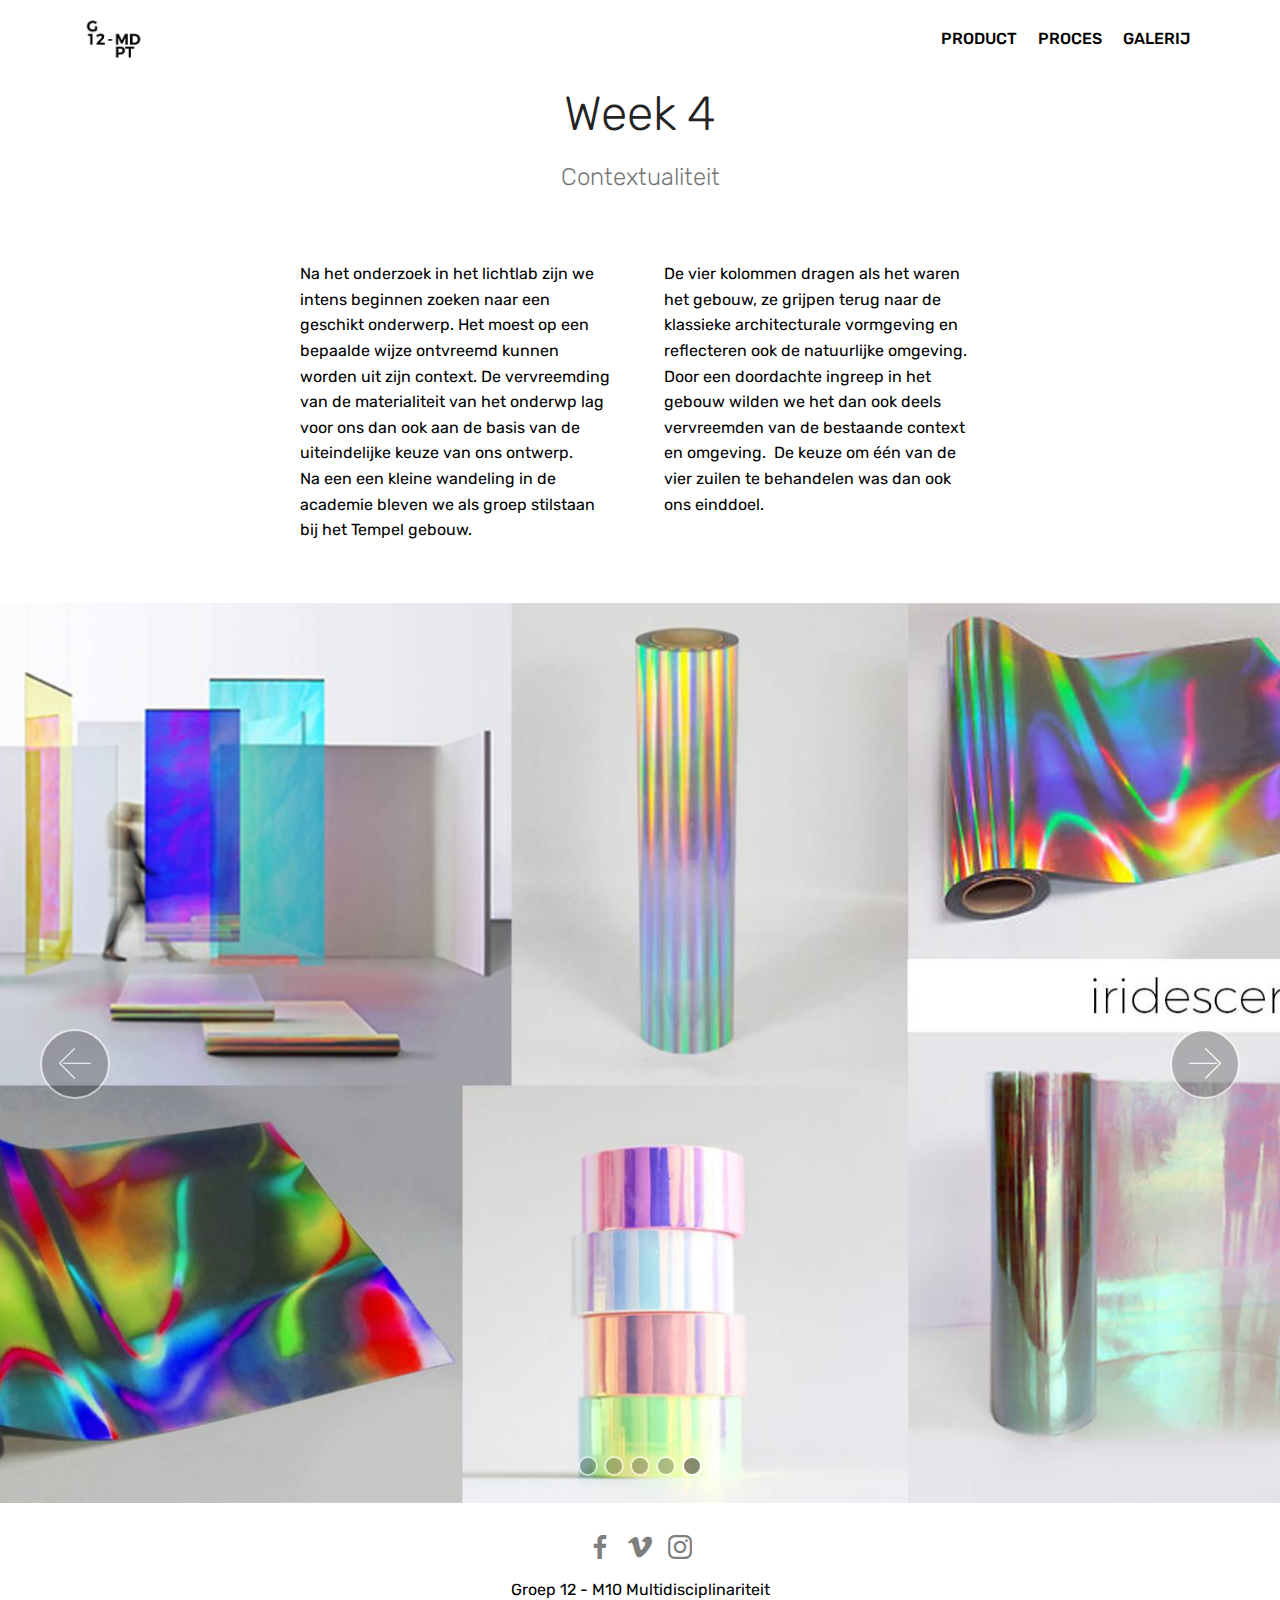
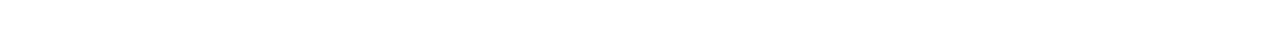
==== Contextualiteit.html @ e6ba7405 "create github pages" ====
<!DOCTYPE html>
<html>
<head>
  <!-- Site made with Mobirise Website Builder v4.4.1, https://mobirise.com -->
  <meta charset="UTF-8">
  <meta http-equiv="X-UA-Compatible" content="IE=edge">
  <meta name="generator" content="Mobirise v4.4.1, mobirise.com">
  <meta name="viewport" content="width=device-width, initial-scale=1">
  <link rel="shortcut icon" href="assets/images/logo-128x110.png" type="image/x-icon">
  <meta name="description" content="Contextualiteit">
  <title>CONTEXTUALITEIT</title>
  <link rel="stylesheet" href="assets/web/assets/mobirise-icons/mobirise-icons.css">
  <link rel="stylesheet" href="assets/tether/tether.min.css">
  <link rel="stylesheet" href="assets/bootstrap/css/bootstrap.min.css">
  <link rel="stylesheet" href="assets/bootstrap/css/bootstrap-grid.min.css">
  <link rel="stylesheet" href="assets/bootstrap/css/bootstrap-reboot.min.css">
  <link rel="stylesheet" href="assets/dropdown/css/style.css">
  <link rel="stylesheet" href="assets/socicon/css/styles.css">
  <link rel="stylesheet" href="assets/theme/css/style.css">
  <link rel="stylesheet" href="assets/mobirise/css/mbr-additional.css" type="text/css">
  
  
  
</head>
<body>
<section class="menu cid-qGgohRHyjk" once="menu" id="menu2-r" data-rv-view="1685">

    

    <nav class="navbar navbar-expand beta-menu navbar-dropdown align-items-center navbar-fixed-top navbar-toggleable-sm">
        <button class="navbar-toggler navbar-toggler-right" type="button" data-toggle="collapse" data-target="#navbarSupportedContent" aria-controls="navbarSupportedContent" aria-expanded="false" aria-label="Toggle navigation">
            <div class="hamburger">
                <span></span>
                <span></span>
                <span></span>
                <span></span>
            </div>
        </button>
        <div class="menu-logo">
            <div class="navbar-brand">
                <span class="navbar-logo">
                    <a href="https://uafacultyofdesignsciences-group12.github.io/NED/G12-MDPT-NED.html">
                        <img src="assets/images/logo-1153x999.png" alt="Mobirise" title="" media-simple="true" style="height: 3.8rem;">
                    </a>
                </span>
                
            </div>
        </div>
        <div class="collapse navbar-collapse" id="navbarSupportedContent">
            <ul class="navbar-nav nav-dropdown nav-right" data-app-modern-menu="true"><li class="nav-item">
                    <a class="nav-link link text-black display-4" href="G12-MDPT-NED.html#slider1-2">
                        PRODUCT</a>
                </li>
                <li class="nav-item">
                    <a class="nav-link link text-black display-4" href="G12-MDPT-NED.html#timeline1-7">
                        PROCES</a>
                </li><li class="nav-item"><a class="nav-link link text-black display-4" href="G12-MDPT-NED.html#slider1-9">
                        GALERIJ</a></li></ul>
            
        </div>
    </nav>
</section>

<section class="engine"><a href="https://mobirise.co/j">how to design a website</a></section><section class="mbr-section content4 cid-qGgKetuQzn" id="content4-s" data-rv-view="1687">

    

    <div class="container">
        <div class="media-container-row">
            <div class="title col-12 col-md-8">
                <h2 class="align-center pb-3 mbr-fonts-style display-2">
                    Week 4</h2>
                <h3 class="mbr-section-subtitle align-center mbr-light mbr-fonts-style display-5">
                    Contextualiteit</h3>
                
            </div>
        </div>
    </div>
</section>

<section class="mbr-section article content3 cid-qGgKg7UHSv" id="content3-t" data-rv-view="1689">
      
     

    <div class="container">
        <div class="media-container-row">
            <div class="row col-12 col-md-8">
                <div class="col-12 col-md-6 pr-lg-4 mbr-text mbr-fonts-style display-7"><div>Na het onderzoek in het lichtlab zijn we intens beginnen zoeken naar een geschikt onderwerp. Het moest op een bepaalde wijze ontvreemd kunnen worden uit zijn context. De vervreemding van de materialiteit van het onderwp lag voor ons dan ook aan de basis van de uiteindelijke keuze van ons ontwerp. 
</div><div>
<span style="font-size: 1rem;">Na een een kleine wandeling in de academie bleven we als groep stilstaan bij het Tempel gebouw.</span></div></div>
                <div class="col-12 col-md-6 pl-lg-4 mbr-text mbr-fonts-style display-7"><p>De vier kolommen dragen als het waren het gebouw, ze grijpen terug naar de klassieke architecturale vormgeving en reflecteren ook de natuurlijke omgeving. Door een doordachte ingreep in het gebouw wilden we het dan ook deels vervreemden van de bestaande context en omgeving.
&nbsp;<span style="font-size: 1rem;">De keuze om één van de vier zuilen te behandelen was dan ook ons einddoel.&nbsp;</span></p></div>
            </div>
        </div>
    </div>
</section>

<section class="carousel slide cid-qGgQGHHfKH" data-interval="false" id="slider1-z" data-rv-view="1690">

    

    <div class="full-screen"><div class="mbr-slider slide carousel" data-pause="true" data-keyboard="false" data-ride="false" data-interval="false"><ol class="carousel-indicators"><li data-app-prevent-settings="" data-target="#slider1-z" data-slide-to="0"></li><li data-app-prevent-settings="" data-target="#slider1-z" data-slide-to="1"></li><li data-app-prevent-settings="" data-target="#slider1-z" data-slide-to="2"></li><li data-app-prevent-settings="" data-target="#slider1-z" data-slide-to="3"></li><li data-app-prevent-settings="" data-target="#slider1-z" class=" active" data-slide-to="4"></li></ol><div class="carousel-inner" role="listbox"><div class="carousel-item slider-fullscreen-image" data-bg-video-slide="false" style="background-image: url(assets/images/render-test002-2000x1125.jpg);"><div class="container container-slide"><div class="image_wrapper"><img src="assets/images/render-test002-2000x1125.jpg"><div class="carousel-caption justify-content-center"><div class="col-10 align-center"></div></div></div></div></div><div class="carousel-item slider-fullscreen-image" data-bg-video-slide="false" style="background-image: url(assets/images/render-test-2000x1125.jpg);"><div class="container container-slide"><div class="image_wrapper"><img src="assets/images/render-test-2000x1125.jpg"><div class="carousel-caption justify-content-center"><div class="col-10 align-center"></div></div></div></div></div><div class="carousel-item slider-fullscreen-image" data-bg-video-slide="false" style="background-image: url(assets/images/20171214-145915-2000x1125.jpg);"><div class="container container-slide"><div class="image_wrapper"><img src="assets/images/20171214-145915-2000x1125.jpg"><div class="carousel-caption justify-content-center"><div class="col-10 align-center"></div></div></div></div></div><div class="carousel-item slider-fullscreen-image" data-bg-video-slide="false" style="background-image: url(assets/images/20171214-150318-2000x1125.jpg);"><div class="container container-slide"><div class="image_wrapper"><img src="assets/images/20171214-150318-2000x1125.jpg"><div class="carousel-caption justify-content-center"><div class="col-10 align-center"></div></div></div></div></div><div class="carousel-item slider-fullscreen-image active" data-bg-video-slide="false" style="background-image: url(assets/images/moodboard-materiaal-1920x1080.jpg);"><div class="container container-slide"><div class="image_wrapper"><img src="assets/images/moodboard-materiaal-1920x1080.jpg"><div class="carousel-caption justify-content-center"><div class="col-10 align-center"></div></div></div></div></div></div><a data-app-prevent-settings="" class="carousel-control carousel-control-prev" role="button" data-slide="prev" href="#slider1-z"><span aria-hidden="true" class="mbri-left mbr-iconfont"></span><span class="sr-only">Previous</span></a><a data-app-prevent-settings="" class="carousel-control carousel-control-next" role="button" data-slide="next" href="#slider1-z"><span aria-hidden="true" class="mbri-right mbr-iconfont"></span><span class="sr-only">Next</span></a></div></div>

</section>

<section once="" class="cid-qGgAJutx0v" id="footer7-v" data-rv-view="1708">

    

    

    <div class="container">
        <div class="media-container-row align-center mbr-white">
            
            <div class="row social-row">
                <div class="social-list align-right pb-2">
                    
                    
                    
                    
                    
                    
                <div class="soc-item">
                        <a href="https://www.facebook.com/S-p-e-c-t-r-a-1027187777420555/" target="_blank">
                            <span class="mbr-iconfont mbr-iconfont-social socicon-facebook socicon" style="color: rgb(0, 0, 0);" media-simple="true"></span>
                        </a>
                    </div><div class="soc-item">
                        <a href="https://vimeo.com/user75667387" target="_blank">
                            <span class="mbr-iconfont mbr-iconfont-social socicon-vimeo socicon" style="color: rgb(0, 0, 0);" media-simple="true"></span>
                        </a>
                    </div><div class="soc-item">
                        <a href="https://www.instagram.com/md_g12/" target="_blank">
                            <span class="mbr-iconfont mbr-iconfont-social socicon-instagram socicon" style="color: rgb(0, 0, 0);" media-simple="true"></span>
                        </a>
                    </div></div>
            </div>
            <div class="row row-copirayt">
                <p class="mbr-text mb-0 mbr-fonts-style mbr-white align-center display-7">Groep 12 - M10
Multidisciplinariteit</p>
            </div>
        </div>
    </div>
</section>


  <script src="assets/web/assets/jquery/jquery.min.js"></script>
  <script src="assets/popper/popper.min.js"></script>
  <script src="assets/tether/tether.min.js"></script>
  <script src="assets/bootstrap/js/bootstrap.min.js"></script>
  <script src="assets/smooth-scroll/smooth-scroll.js"></script>
  <script src="assets/dropdown/js/script.min.js"></script>
  <script src="assets/jquery-mb-ytplayer/jquery.mb.ytplayer.min.js"></script>
  <script src="assets/jquery-mb-vimeo_player/jquery.mb.vimeo_player.js"></script>
  <script src="assets/bootstrap-carousel-swipe/bootstrap-carousel-swipe.js"></script>
  <script src="assets/touch-swipe/jquery.touch-swipe.min.js"></script>
  <script src="assets/theme/js/script.js"></script>
  <script src="assets/mobirise-slider-video/script.js"></script>
  
  
 <div id="scrollToTop" class="scrollToTop mbr-arrow-up"><a style="text-align: center;"><i class="mbri-down mbr-iconfont"></i></a></div>
  </body>
</html>
---- assets/web/assets/mobirise-icons/mobirise-icons.css ----
@font-face {
  font-family: 'MobiriseIcons';
  src:  url('mobirise-icons.eot?spat4u');
  src:  url('mobirise-icons.eot?spat4u#iefix') format('embedded-opentype'),
    url('mobirise-icons.ttf?spat4u') format('truetype'),
    url('mobirise-icons.woff?spat4u') format('woff'),
    url('mobirise-icons.svg?spat4u#MobiriseIcons') format('svg');
  font-weight: normal;
  font-style: normal;
}

[class^="mbri-"], [class*=" mbri-"] {
  /* use !important to prevent issues with browser extensions that change fonts */
  font-family: MobiriseIcons !important;
  speak: none;
  font-style: normal;
  font-weight: normal;
  font-variant: normal;
  text-transform: none;
  line-height: 1;

  /* Better Font Rendering =========== */
  -webkit-font-smoothing: antialiased;
  -moz-osx-font-smoothing: grayscale;
}

.mbri-add-submenu:before {
  content: "\e900";
}
.mbri-alert:before {
  content: "\e901";
}
.mbri-align-center:before {
  content: "\e902";
}
.mbri-align-justify:before {
  content: "\e903";
}
.mbri-align-left:before {
  content: "\e904";
}
.mbri-align-right:before {
  content: "\e905";
}
.mbri-android:before {
  content: "\e906";
}
.mbri-apple:before {
  content: "\e907";
}
.mbri-arrow-down:before {
  content: "\e908";
}
.mbri-arrow-next:before {
  content: "\e909";
}
.mbri-arrow-prev:before {
  content: "\e90a";
}
.mbri-arrow-up:before {
  content: "\e90b";
}
.mbri-bold:before {
  content: "\e90c";
}
.mbri-bookmark:before {
  content: "\e90d";
}
.mbri-bootstrap:before {
  content: "\e90e";
}
.mbri-briefcase:before {
  content: "\e90f";
}
.mbri-browse:before {
  content: "\e910";
}
.mbri-bulleted-list:before {
  content: "\e911";
}
.mbri-calendar:before {
  content: "\e912";
}
.mbri-camera:before {
  content: "\e913";
}
.mbri-cart-add:before {
  content: "\e914";
}
.mbri-cart-full:before {
  content: "\e915";
}
.mbri-cash:before {
  content: "\e916";
}
.mbri-change-style:before {
  content: "\e917";
}
.mbri-chat:before {
  content: "\e918";
}
.mbri-clock:before {
  content: "\e919";
}
.mbri-close:before {
  content: "\e91a";
}
.mbri-cloud:before {
  content: "\e91b";
}
.mbri-code:before {
  content: "\e91c";
}
.mbri-contact-form:before {
  content: "\e91d";
}
.mbri-credit-card:before {
  content: "\e91e";
}
.mbri-cursor-click:before {
  content: "\e91f";
}
.mbri-cust-feedback:before {
  content: "\e920";
}
.mbri-database:before {
  content: "\e921";
}
.mbri-delivery:before {
  content: "\e922";
}
.mbri-desktop:before {
  content: "\e923";
}
.mbri-devices:before {
  content: "\e924";
}
.mbri-down:before {
  content: "\e925";
}
.mbri-download:before {
  content: "\e989";
}
.mbri-drag-n-drop:before {
  content: "\e927";
}
.mbri-drag-n-drop2:before {
  content: "\e928";
}
.mbri-edit:before {
  content: "\e929";
}
.mbri-edit2:before {
  content: "\e92a";
}
.mbri-error:before {
  content: "\e92b";
}
.mbri-extension:before {
  content: "\e92c";
}
.mbri-features:before {
  content: "\e92d";
}
.mbri-file:before {
  content: "\e92e";
}
.mbri-flag:before {
  content: "\e92f";
}
.mbri-folder:before {
  content: "\e930";
}
.mbri-gift:before {
  content: "\e931";
}
.mbri-github:before {
  content: "\e932";
}
.mbri-globe:before {
  content: "\e933";
}
.mbri-globe-2:before {
  content: "\e934";
}
.mbri-growing-chart:before {
  content: "\e935";
}
.mbri-hearth:before {
  content: "\e936";
}
.mbri-help:before {
  content: "\e937";
}
.mbri-home:before {
  content: "\e938";
}
.mbri-hot-cup:before {
  content: "\e939";
}
.mbri-idea:before {
  content: "\e93a";
}
.mbri-image-gallery:before {
  content: "\e93b";
}
.mbri-image-slider:before {
  content: "\e93c";
}
.mbri-info:before {
  content: "\e93d";
}
.mbri-italic:before {
  content: "\e93e";
}
.mbri-key:before {
  content: "\e93f";
}
.mbri-laptop:before {
  content: "\e940";
}
.mbri-layers:before {
  content: "\e941";
}
.mbri-left-right:before {
  content: "\e942";
}
.mbri-left:before {
  content: "\e943";
}
.mbri-letter:before {
  content: "\e944";
}
.mbri-like:before {
  content: "\e945";
}
.mbri-link:before {
  content: "\e946";
}
.mbri-lock:before {
  content: "\e947";
}
.mbri-login:before {
  content: "\e948";
}
.mbri-logout:before {
  content: "\e949";
}
.mbri-magic-stick:before {
  content: "\e94a";
}
.mbri-map-pin:before {
  content: "\e94b";
}
.mbri-menu:before {
  content: "\e94c";
}
.mbri-mobile:before {
  content: "\e94d";
}
.mbri-mobile2:before {
  content: "\e94e";
}
.mbri-mobirise:before {
  content: "\e94f";
}
.mbri-more-horizontal:before {
  content: "\e950";
}
.mbri-more-vertical:before {
  content: "\e951";
}
.mbri-music:before {
  content: "\e952";
}
.mbri-new-file:before {
  content: "\e953";
}
.mbri-numbered-list:before {
  content: "\e954";
}
.mbri-opened-folder:before {
  content: "\e955";
}
.mbri-pages:before {
  content: "\e956";
}
.mbri-paper-plane:before {
  content: "\e957";
}
.mbri-paperclip:before {
  content: "\e958";
}
.mbri-photo:before {
  content: "\e959";
}
.mbri-photos:before {
  content: "\e95a";
}
.mbri-pin:before {
  content: "\e95b";
}
.mbri-play:before {
  content: "\e95c";
}
.mbri-plus:before {
  content: "\e95d";
}
.mbri-preview:before {
  content: "\e95e";
}
.mbri-print:before {
  content: "\e95f";
}
.mbri-protect:before {
  content: "\e960";
}
.mbri-question:before {
  content: "\e961";
}
.mbri-quote-left:before {
  content: "\e962";
}
.mbri-quote-right:before {
  content: "\e963";
}
.mbri-refresh:before {
  content: "\e964";
}
.mbri-responsive:before {
  content: "\e965";
}
.mbri-right:before {
  content: "\e966";
}
.mbri-rocket:before {
  content: "\e967";
}
.mbri-sad-face:before {
  content: "\e968";
}
.mbri-sale:before {
  content: "\e969";
}
.mbri-save:before {
  content: "\e96a";
}
.mbri-search:before {
  content: "\e96b";
}
.mbri-setting:before {
  content: "\e96c";
}
.mbri-setting2:before {
  content: "\e96d";
}
.mbri-setting3:before {
  content: "\e96e";
}
.mbri-share:before {
  content: "\e96f";
}
.mbri-shopping-bag:before {
  content: "\e970";
}
.mbri-shopping-basket:before {
  content: "\e971";
}
.mbri-shopping-cart:before {
  content: "\e972";
}
.mbri-sites:before {
  content: "\e973";
}
.mbri-smile-face:before {
  content: "\e974";
}
.mbri-speed:before {
  content: "\e975";
}
.mbri-star:before {
  content: "\e976";
}
.mbri-success:before {
  content: "\e977";
}
.mbri-sun:before {
  content: "\e978";
}
.mbri-sun2:before {
  content: "\e979";
}
.mbri-tablet:before {
  content: "\e97a";
}
.mbri-tablet-vertical:before {
  content: "\e97b";
}
.mbri-target:before {
  content: "\e97c";
}
.mbri-timer:before {
  content: "\e97d";
}
.mbri-to-ftp:before {
  content: "\e97e";
}
.mbri-to-local-drive:before {
  content: "\e97f";
}
.mbri-touch-swipe:before {
  content: "\e980";
}
.mbri-touch:before {
  content: "\e981";
}
.mbri-trash:before {
  content: "\e982";
}
.mbri-underline:before {
  content: "\e983";
}
.mbri-unlink:before {
  content: "\e984";
}
.mbri-unlock:before {
  content: "\e985";
}
.mbri-up-down:before {
  content: "\e986";
}
.mbri-up:before {
  content: "\e987";
}
.mbri-update:before {
  content: "\e988";
}
.mbri-upload:before {
 content: "\e926"; 
}
.mbri-user:before {
  content: "\e98a";
}
.mbri-user2:before {
  content: "\e98b";
}
.mbri-users:before {
  content: "\e98c";
}
.mbri-video:before {
  content: "\e98d";
}
.mbri-video-play:before {
  content: "\e98e";
}
.mbri-watch:before {
  content: "\e98f";
}
.mbri-website-theme:before {
  content: "\e990";
}
.mbri-wifi:before {
  content: "\e991";
}
.mbri-windows:before {
  content: "\e992";
}
.mbri-zoom-out:before {
  content: "\e993";
}
.mbri-redo:before {
  content: "\e994";
}
.mbri-undo:before {
  content: "\e995";
}
---- assets/dropdown/css/style.css ----
.navbar-dropdown {
  left: 0;
  padding: 0;
  position: absolute;
  right: 0;
  top: 0;
  transition: all 0.45s ease;
  z-index: 1030;
  background: #282828; }
  .navbar-dropdown .navbar-logo {
    margin-right: 0.8rem;
    transition: margin 0.3s ease-in-out;
    vertical-align: middle; }
    .navbar-dropdown .navbar-logo img {
      height: 3.125rem;
      transition: all 0.3s ease-in-out; }
    .navbar-dropdown .navbar-logo.mbr-iconfont {
      font-size: 3.125rem;
      line-height: 3.125rem; }
  .navbar-dropdown .navbar-caption {
    font-weight: 700;
    white-space: normal;
    vertical-align: -4px;
    line-height: 3.125rem !important; }
    .navbar-dropdown .navbar-caption, .navbar-dropdown .navbar-caption:hover {
      color: inherit;
      text-decoration: none; }
  .navbar-dropdown .mbr-iconfont + .navbar-caption {
    vertical-align: -1px; }
  .navbar-dropdown.navbar-fixed-top {
    position: fixed; }
  .navbar-dropdown .navbar-brand span {
    vertical-align: -4px; }
  .navbar-dropdown.bg-color.transparent {
    background: none; }
  .navbar-dropdown.navbar-short .navbar-brand {
    padding: 0.625rem 0; }
    .navbar-dropdown.navbar-short .navbar-brand span {
      vertical-align: -1px; }
  .navbar-dropdown.navbar-short .navbar-caption {
    line-height: 2.375rem !important;
    vertical-align: -2px; }
  .navbar-dropdown.navbar-short .navbar-logo {
    margin-right: 0.5rem; }
    .navbar-dropdown.navbar-short .navbar-logo img {
      height: 2.375rem; }
    .navbar-dropdown.navbar-short .navbar-logo.mbr-iconfont {
      font-size: 2.375rem;
      line-height: 2.375rem; }
  .navbar-dropdown.navbar-short .mbr-table-cell {
    height: 3.625rem; }
  .navbar-dropdown .navbar-close {
    left: 0.6875rem;
    position: fixed;
    top: 0.75rem;
    z-index: 1000; }
  .navbar-dropdown .hamburger-icon {
    content: "";
    display: inline-block;
    vertical-align: middle;
    width: 16px;
    -webkit-box-shadow: 0 -6px 0 1px #282828,0 0 0 1px #282828,0 6px 0 1px #282828;
    -moz-box-shadow: 0 -6px 0 1px #282828,0 0 0 1px #282828,0 6px 0 1px #282828;
    box-shadow: 0 -6px 0 1px #282828,0 0 0 1px #282828,0 6px 0 1px #282828; }

.dropdown-menu .dropdown-toggle[data-toggle="dropdown-submenu"]::after {
  border-bottom: 0.35em solid transparent;
  border-left: 0.35em solid;
  border-right: 0;
  border-top: 0.35em solid transparent;
  margin-left: 0.3rem; }

.dropdown-menu .dropdown-item:focus {
  outline: 0; }

.nav-dropdown {
  font-size: 0.75rem;
  font-weight: 500;
  height: auto !important; }
  .nav-dropdown .nav-btn {
    padding-left: 1rem; }
  .nav-dropdown .link {
    margin: .667em 1.667em;
    font-weight: 500;
    padding: 0;
    transition: color .2s ease-in-out; }
    .nav-dropdown .link.dropdown-toggle {
      margin-right: 2.583em; }
      .nav-dropdown .link.dropdown-toggle::after {
        margin-left: .25rem;
        border-top: 0.35em solid;
        border-right: 0.35em solid transparent;
        border-left: 0.35em solid transparent;
        border-bottom: 0; }
      .nav-dropdown .link.dropdown-toggle[aria-expanded="true"] {
        margin: 0;
        padding: 0.667em 3.263em  0.667em 1.667em; }
  .nav-dropdown .link::after,
  .nav-dropdown .dropdown-item::after {
    color: inherit; }
  .nav-dropdown .btn {
    font-size: 0.75rem;
    font-weight: 700;
    letter-spacing: 0;
    margin-bottom: 0;
    padding-left: 1.25rem;
    padding-right: 1.25rem; }
  .nav-dropdown .dropdown-menu {
    border-radius: 0;
    border: 0;
    left: 0;
    margin: 0;
    padding-bottom: 1.25rem;
    padding-top: 1.25rem;
    position: relative; }
  .nav-dropdown .dropdown-submenu {
    margin-left: 0.125rem;
    top: 0; }
  .nav-dropdown .dropdown-item {
    font-weight: 500;
    line-height: 2;
    padding: 0.3846em 4.615em 0.3846em 1.5385em;
    position: relative;
    transition: color .2s ease-in-out, background-color .2s ease-in-out; }
    .nav-dropdown .dropdown-item::after {
      margin-top: -0.3077em;
      position: absolute;
      right: 1.1538em;
      top: 50%; }
    .nav-dropdown .dropdown-item:focus, .nav-dropdown .dropdown-item:hover {
      background: none; }

@media (max-width: 767px) {
  .nav-dropdown.navbar-toggleable-sm {
    bottom: 0;
    display: none;
    left: 0;
    overflow-x: hidden;
    position: fixed;
    top: 0;
    transform: translateX(-100%);
    -ms-transform: translateX(-100%);
    -webkit-transform: translateX(-100%);
    width: 18.75rem;
    z-index: 999; } }
.nav-dropdown.navbar-toggleable-xl {
  bottom: 0;
  display: none;
  left: 0;
  overflow-x: hidden;
  position: fixed;
  top: 0;
  transform: translateX(-100%);
  -ms-transform: translateX(-100%);
  -webkit-transform: translateX(-100%);
  width: 18.75rem;
  z-index: 999; }

.nav-dropdown-sm {
  display: block !important;
  overflow-x: hidden;
  overflow: auto;
  padding-top: 3.875rem; }
  .nav-dropdown-sm::after {
    content: "";
    display: block;
    height: 3rem;
    width: 100%; }
  .nav-dropdown-sm.collapse.in ~ .navbar-close {
    display: block !important; }
  .nav-dropdown-sm.collapsing, .nav-dropdown-sm.collapse.in {
    transform: translateX(0);
    -ms-transform: translateX(0);
    -webkit-transform: translateX(0);
    transition: all 0.25s ease-out;
    -webkit-transition: all 0.25s ease-out;
    background: #282828; }
  .nav-dropdown-sm.collapsing[aria-expanded="false"] {
    transform: translateX(-100%);
    -ms-transform: translateX(-100%);
    -webkit-transform: translateX(-100%); }
  .nav-dropdown-sm .nav-item {
    display: block;
    margin-left: 0 !important;
    padding-left: 0; }
  .nav-dropdown-sm .link,
  .nav-dropdown-sm .dropdown-item {
    border-top: 1px dotted rgba(255, 255, 255, 0.1);
    font-size: 0.8125rem;
    line-height: 1.6;
    margin: 0 !important;
    padding: 0.875rem 2.4rem 0.875rem 1.5625rem !important;
    position: relative;
    white-space: normal; }
    .nav-dropdown-sm .link:focus, .nav-dropdown-sm .link:hover,
    .nav-dropdown-sm .dropdown-item:focus,
    .nav-dropdown-sm .dropdown-item:hover {
      background: rgba(0, 0, 0, 0.2) !important;
      color: #c0a375; }
  .nav-dropdown-sm .nav-btn {
    position: relative;
    padding: 1.5625rem 1.5625rem 0 1.5625rem; }
    .nav-dropdown-sm .nav-btn::before {
      border-top: 1px dotted rgba(255, 255, 255, 0.1);
      content: "";
      left: 0;
      position: absolute;
      top: 0;
      width: 100%; }
    .nav-dropdown-sm .nav-btn + .nav-btn {
      padding-top: 0.625rem; }
      .nav-dropdown-sm .nav-btn + .nav-btn::before {
        display: none; }
  .nav-dropdown-sm .btn {
    padding: 0.625rem 0; }
  .nav-dropdown-sm .dropdown-toggle[data-toggle="dropdown-submenu"]::after {
    margin-left: .25rem;
    border-top: 0.35em solid;
    border-right: 0.35em solid transparent;
    border-left: 0.35em solid transparent;
    border-bottom: 0; }
  .nav-dropdown-sm .dropdown-toggle[data-toggle="dropdown-submenu"][aria-expanded="true"]::after {
    border-top: 0;
    border-right: 0.35em solid transparent;
    border-left: 0.35em solid transparent;
    border-bottom: 0.35em solid; }
  .nav-dropdown-sm .dropdown-menu {
    margin: 0;
    padding: 0;
    position: relative;
    top: 0;
    left: 0;
    width: 100%;
    border: 0;
    float: none;
    border-radius: 0;
    background: none; }
  .nav-dropdown-sm .dropdown-submenu {
    left: 100%;
    margin-left: 0.125rem;
    margin-top: -1.25rem;
    top: 0; }

.navbar-toggleable-sm .nav-dropdown .dropdown-menu {
  position: absolute; }

.navbar-toggleable-sm .nav-dropdown .dropdown-submenu {
  left: 100%;
  margin-left: 0.125rem;
  margin-top: -1.25rem;
  top: 0; }

.navbar-toggleable-sm.opened .nav-dropdown .dropdown-menu {
  position: relative; }

.navbar-toggleable-sm.opened .nav-dropdown .dropdown-submenu {
  left: 0;
  margin-left: 00rem;
  margin-top: 0rem;
  top: 0; }

.is-builder .nav-dropdown.collapsing {
  transition: none !important; }

/*# sourceMappingURL=style.css.map */
---- assets/socicon/css/styles.css ----
@charset "UTF-8";

@font-face {
  font-family: "socicon";
  src:url("../fonts/socicon.eot");
  src:url("../fonts/socicon.eot?#iefix") format("embedded-opentype"),
    url("../fonts/socicon.woff") format("woff"),
    url("../fonts/socicon.ttf") format("truetype"),
    url("../fonts/socicon.svg#socicon") format("svg");
  font-weight: normal;
  font-style: normal;

}

[data-icon]:before {
  font-family: "socicon" !important;
  content: attr(data-icon);
  font-style: normal !important;
  font-weight: normal !important;
  font-variant: normal !important;
  text-transform: none !important;
  speak: none;
  line-height: 1;
  -webkit-font-smoothing: antialiased;
  -moz-osx-font-smoothing: grayscale;
}

[class^="socicon-"]:before,
[class*=" socicon-"]:before {
  font-family: "socicon" !important;
  font-style: normal !important;
  font-weight: normal !important;
  font-variant: normal !important;
  text-transform: none !important;
  speak: none;
  line-height: 1;
  -webkit-font-smoothing: antialiased;
  -moz-osx-font-smoothing: grayscale;
}

.socicon-modelmayhem:before {
  content: "\e000";
}
.socicon-mixcloud:before {
  content: "\e001";
}
.socicon-drupal:before {
  content: "\e002";
}
.socicon-swarm:before {
  content: "\e003";
}
.socicon-istock:before {
  content: "\e004";
}
.socicon-yammer:before {
  content: "\e005";
}
.socicon-ello:before {
  content: "\e006";
}
.socicon-stackoverflow:before {
  content: "\e007";
}
.socicon-persona:before {
  content: "\e008";
}
.socicon-triplej:before {
  content: "\e009";
}
.socicon-houzz:before {
  content: "\e00a";
}
.socicon-rss:before {
  content: "\e00b";
}
.socicon-paypal:before {
  content: "\e00c";
}
.socicon-odnoklassniki:before {
  content: "\e00d";
}
.socicon-airbnb:before {
  content: "\e00e";
}
.socicon-periscope:before {
  content: "\e00f";
}
.socicon-outlook:before {
  content: "\e010";
}
.socicon-coderwall:before {
  content: "\e011";
}
.socicon-tripadvisor:before {
  content: "\e012";
}
.socicon-appnet:before {
  content: "\e013";
}
.socicon-goodreads:before {
  content: "\e014";
}
.socicon-tripit:before {
  content: "\e015";
}
.socicon-lanyrd:before {
  content: "\e016";
}
.socicon-slideshare:before {
  content: "\e017";
}
.socicon-buffer:before {
  content: "\e018";
}
.socicon-disqus:before {
  content: "\e019";
}
.socicon-vkontakte:before {
  content: "\e01a";
}
.socicon-whatsapp:before {
  content: "\e01b";
}
.socicon-patreon:before {
  content: "\e01c";
}
.socicon-storehouse:before {
  content: "\e01d";
}
.socicon-pocket:before {
  content: "\e01e";
}
.socicon-mail:before {
  content: "\e01f";
}
.socicon-blogger:before {
  content: "\e020";
}
.socicon-technorati:before {
  content: "\e021";
}
.socicon-reddit:before {
  content: "\e022";
}
.socicon-dribbble:before {
  content: "\e023";
}
.socicon-stumbleupon:before {
  content: "\e024";
}
.socicon-digg:before {
  content: "\e025";
}
.socicon-envato:before {
  content: "\e026";
}
.socicon-behance:before {
  content: "\e027";
}
.socicon-delicious:before {
  content: "\e028";
}
.socicon-deviantart:before {
  content: "\e029";
}
.socicon-forrst:before {
  content: "\e02a";
}
.socicon-play:before {
  content: "\e02b";
}
.socicon-zerply:before {
  content: "\e02c";
}
.socicon-wikipedia:before {
  content: "\e02d";
}
.socicon-apple:before {
  content: "\e02e";
}
.socicon-flattr:before {
  content: "\e02f";
}
.socicon-github:before {
  content: "\e030";
}
.socicon-renren:before {
  content: "\e031";
}
.socicon-friendfeed:before {
  content: "\e032";
}
.socicon-newsvine:before {
  content: "\e033";
}
.socicon-identica:before {
  content: "\e034";
}
.socicon-bebo:before {
  content: "\e035";
}
.socicon-zynga:before {
  content: "\e036";
}
.socicon-steam:before {
  content: "\e037";
}
.socicon-xbox:before {
  content: "\e038";
}
.socicon-windows:before {
  content: "\e039";
}
.socicon-qq:before {
  content: "\e03a";
}
.socicon-douban:before {
  content: "\e03b";
}
.socicon-meetup:before {
  content: "\e03c";
}
.socicon-playstation:before {
  content: "\e03d";
}
.socicon-android:before {
  content: "\e03e";
}
.socicon-snapchat:before {
  content: "\e03f";
}
.socicon-twitter:before {
  content: "\e040";
}
.socicon-facebook:before {
  content: "\e041";
}
.socicon-googleplus:before {
  content: "\e042";
}
.socicon-pinterest:before {
  content: "\e043";
}
.socicon-foursquare:before {
  content: "\e044";
}
.socicon-yahoo:before {
  content: "\e045";
}
.socicon-skype:before {
  content: "\e046";
}
.socicon-yelp:before {
  content: "\e047";
}
.socicon-feedburner:before {
  content: "\e048";
}
.socicon-linkedin:before {
  content: "\e049";
}
.socicon-viadeo:before {
  content: "\e04a";
}
.socicon-xing:before {
  content: "\e04b";
}
.socicon-myspace:before {
  content: "\e04c";
}
.socicon-soundcloud:before {
  content: "\e04d";
}
.socicon-spotify:before {
  content: "\e04e";
}
.socicon-grooveshark:before {
  content: "\e04f";
}
.socicon-lastfm:before {
  content: "\e050";
}
.socicon-youtube:before {
  content: "\e051";
}
.socicon-vimeo:before {
  content: "\e052";
}
.socicon-dailymotion:before {
  content: "\e053";
}
.socicon-vine:before {
  content: "\e054";
}
.socicon-flickr:before {
  content: "\e055";
}
.socicon-500px:before {
  content: "\e056";
}
.socicon-wordpress:before {
  content: "\e058";
}
.socicon-tumblr:before {
  content: "\e059";
}
.socicon-twitch:before {
  content: "\e05a";
}
.socicon-8tracks:before {
  content: "\e05b";
}
.socicon-amazon:before {
  content: "\e05c";
}
.socicon-icq:before {
  content: "\e05d";
}
.socicon-smugmug:before {
  content: "\e05e";
}
.socicon-ravelry:before {
  content: "\e05f";
}
.socicon-weibo:before {
  content: "\e060";
}
.socicon-baidu:before {
  content: "\e061";
}
.socicon-angellist:before {
  content: "\e062";
}
.socicon-ebay:before {
  content: "\e063";
}
.socicon-imdb:before {
  content: "\e064";
}
.socicon-stayfriends:before {
  content: "\e065";
}
.socicon-residentadvisor:before {
  content: "\e066";
}
.socicon-google:before {
  content: "\e067";
}
.socicon-yandex:before {
  content: "\e068";
}
.socicon-sharethis:before {
  content: "\e069";
}
.socicon-bandcamp:before {
  content: "\e06a";
}
.socicon-itunes:before {
  content: "\e06b";
}
.socicon-deezer:before {
  content: "\e06c";
}
.socicon-telegram:before {
  content: "\e06e";
}
.socicon-openid:before {
  content: "\e06f";
}
.socicon-amplement:before {
  content: "\e070";
}
.socicon-viber:before {
  content: "\e071";
}
.socicon-zomato:before {
  content: "\e072";
}
.socicon-draugiem:before {
  content: "\e074";
}
.socicon-endomodo:before {
  content: "\e075";
}
.socicon-filmweb:before {
  content: "\e076";
}
.socicon-stackexchange:before {
  content: "\e077";
}
.socicon-wykop:before {
  content: "\e078";
}
.socicon-teamspeak:before {
  content: "\e079";
}
.socicon-teamviewer:before {
  content: "\e07a";
}
.socicon-ventrilo:before {
  content: "\e07b";
}
.socicon-younow:before {
  content: "\e07c";
}
.socicon-raidcall:before {
  content: "\e07d";
}
.socicon-mumble:before {
  content: "\e07e";
}
.socicon-medium:before {
  content: "\e06d";
}
.socicon-bebee:before {
  content: "\e07f";
}
.socicon-hitbox:before {
  content: "\e080";
}
.socicon-reverbnation:before {
  content: "\e081";
}
.socicon-formulr:before {
  content: "\e082";
}
.socicon-instagram:before {
  content: "\e057";
}
.socicon-battlenet:before {
  content: "\e083";
}
.socicon-chrome:before {
  content: "\e084";
}
.socicon-discord:before {
  content: "\e086";
}
.socicon-issuu:before {
  content: "\e087";
}
.socicon-macos:before {
  content: "\e088";
}
.socicon-firefox:before {
  content: "\e089";
}
.socicon-opera:before {
  content: "\e08d";
}
.socicon-keybase:before {
  content: "\e090";
}
.socicon-alliance:before {
  content: "\e091";
}
.socicon-livejournal:before {
  content: "\e092";
}
.socicon-googlephotos:before {
  content: "\e093";
}
.socicon-horde:before {
  content: "\e094";
}
.socicon-etsy:before {
  content: "\e095";
}
.socicon-zapier:before {
  content: "\e096";
}
.socicon-google-scholar:before {
  content: "\e097";
}
.socicon-researchgate:before {
  content: "\e098";
}
.socicon-wechat:before {
  content: "\e099";
}
.socicon-strava:before {
  content: "\e09a";
}
.socicon-line:before {
  content: "\e09b";
}
.socicon-lyft:before {
  content: "\e09c";
}
.socicon-uber:before {
  content: "\e09d";
}
.socicon-songkick:before {
  content: "\e09e";
}
.socicon-viewbug:before {
  content: "\e09f";
}
.socicon-googlegroups:before {
  content: "\e0a0";
}
.socicon-quora:before {
  content: "\e073";
}
.socicon-diablo:before {
  content: "\e085";
}
.socicon-blizzard:before {
  content: "\e0a1";
}
.socicon-hearthstone:before {
  content: "\e08b";
}
.socicon-heroes:before {
  content: "\e08a";
}
.socicon-overwatch:before {
  content: "\e08c";
}
.socicon-warcraft:before {
  content: "\e08e";
}
.socicon-starcraft:before {
  content: "\e08f";
}
.socicon-beam:before {
  content: "\e0a2";
}
.socicon-curse:before {
  content: "\e0a3";
}
.socicon-player:before {
  content: "\e0a4";
}
.socicon-streamjar:before {
  content: "\e0a5";
}
.socicon-nintendo:before {
  content: "\e0a6";
}
.socicon-hellocoton:before {
  content: "\e0a7";
}
---- assets/theme/css/style.css ----
/*!
 * Mobirise v4 theme (https://mobirise.com/)
 * Copyright 2017 Mobirise
 */
section {
  background-color: #eeeeee; }

section,
.container,
.container-fluid {
  position: relative;
  word-wrap: break-word; }

a.mbr-iconfont:hover {
  text-decoration: none; }

.article .lead p, .article .lead ul, .article .lead ol, .article .lead pre, .article .lead blockquote {
  margin-bottom: 0; }

a {
  font-style: normal;
  font-weight: 400;
  cursor: pointer; }
  a, a:hover {
    text-decoration: none; }

figure {
  margin-bottom: 0; }

body {
  color: #232323; }

h1, h2, h3, h4, h5, h6,
.h1, .h2, .h3, .h4, .h5, .h6,
.display-1, .display-2, .display-3, .display-4 {
  line-height: 1;
  word-break: break-word;
  word-wrap: break-word; }

b, strong {
  font-weight: bold; }

blockquote {
  padding: 10px 0 10px 20px;
  position: relative;
  border-left: 2px solid;
  border-color: #ff3366; }

input:-webkit-autofill, input:-webkit-autofill:hover, input:-webkit-autofill:focus, input:-webkit-autofill:active {
  transition-delay: 9999s;
  transition-property: background-color, color; }

textarea[type="hidden"] {
  display: none; }

body {
  position: relative; }

section {
  background-position: 50% 50%;
  background-repeat: no-repeat;
  background-size: cover; }
  section .mbr-background-video,
  section .mbr-background-video-preview {
    position: absolute;
    bottom: 0;
    left: 0;
    right: 0;
    top: 0; }

.hidden {
  visibility: hidden; }

.mbr-z-index20 {
  z-index: 20; }

/*! Base colors */
.mbr-white {
  color: #ffffff; }

.mbr-black {
  color: #000000; }

.mbr-bg-white {
  background-color: #ffffff; }

.mbr-bg-black {
  background-color: #000000; }

/*! Text-aligns */
.align-left {
  text-align: left; }

.align-center {
  text-align: center; }

.align-right {
  text-align: right; }

@media (max-width: 767px) {
  .align-left, .align-center, .align-right, .mbr-section-btn, .mbr-section-title {
    text-align: center; } }
/*! Font-weight  */
.mbr-light {
  font-weight: 300; }

.mbr-regular {
  font-weight: 400; }

.mbr-semibold {
  font-weight: 500; }

.mbr-bold {
  font-weight: 700; }

/*! Media  */
.media-size-item {
  -webkit-flex: 1 1 auto;
  -moz-flex: 1 1 auto;
  -ms-flex: 1 1 auto;
  -o-flex: 1 1 auto;
  flex: 1 1 auto; }

.media-content {
  -webkit-flex-basis: 100%;
  flex-basis: 100%; }

.media-container-row {
  display: -ms-flexbox;
  display: -webkit-flex;
  display: flex;
  -webkit-flex-direction: row;
  -ms-flex-direction: row;
  flex-direction: row;
  -webkit-flex-wrap: wrap;
  -ms-flex-wrap: wrap;
  flex-wrap: wrap;
  -webkit-justify-content: center;
  -ms-flex-pack: center;
  justify-content: center;
  -webkit-align-content: center;
  -ms-flex-line-pack: center;
  align-content: center;
  -webkit-align-items: start;
  -ms-flex-align: start;
  align-items: start; }
  .media-container-row .media-size-item {
    width: 400px; }

.media-container-column {
  display: -ms-flexbox;
  display: -webkit-flex;
  display: flex;
  -webkit-flex-direction: column;
  -ms-flex-direction: column;
  flex-direction: column;
  -webkit-flex-wrap: wrap;
  -ms-flex-wrap: wrap;
  flex-wrap: wrap;
  -webkit-justify-content: center;
  -ms-flex-pack: center;
  justify-content: center;
  -webkit-align-content: center;
  -ms-flex-line-pack: center;
  align-content: center;
  -webkit-align-items: stretch;
  -ms-flex-align: stretch;
  align-items: stretch; }
  .media-container-column > * {
    width: 100%; }

@media (min-width: 992px) {
  .media-container-row {
    -webkit-flex-wrap: nowrap;
    -ms-flex-wrap: nowrap;
    flex-wrap: nowrap; } }
figure {
  overflow: hidden; }

figure[mbr-media-size] {
  transition: width 0.1s; }

.mbr-figure img, .mbr-figure iframe {
  display: block;
  width: 100%; }

.card {
  background-color: transparent;
  border: none; }

.card-img {
  text-align: center;
  flex-shrink: 0; }

.media {
  max-width: 100%;
  margin: 0 auto; }

.mbr-figure {
  -ms-flex-item-align: center;
  -ms-grid-row-align: center;
  -webkit-align-self: center;
  align-self: center; }

.media-container > div {
  max-width: 100%; }

.mbr-figure img, .card-img img {
  width: 100%; }

@media (max-width: 991px) {
  .media-size-item {
    width: auto !important; }

  .media {
    width: auto; }

  .mbr-figure {
    width: 100% !important; } }
/*! Buttons */
.mbr-section-btn {
  margin-left: -.25rem;
  margin-right: -.25rem;
  font-size: 0; }

nav .mbr-section-btn {
  margin-left: 0rem;
  margin-right: 0rem; }

/*! Btn icon margin */
.btn .mbr-iconfont, .btn.btn-sm .mbr-iconfont {
  cursor: pointer;
  margin-right: 0.5rem; }

.btn.btn-md .mbr-iconfont, .btn.btn-md .mbr-iconfont {
  margin-right: 0.8rem; }

.mbr-regular {
  font-weight: 400; }

.mbr-semibold {
  font-weight: 500; }

.mbr-bold {
  font-weight: 700; }

[type="submit"] {
  -webkit-appearance: none; }

/*! Full-screen */
.mbr-fullscreen .mbr-overlay {
  min-height: 100vh; }

.mbr-fullscreen {
  display: flex;
  display: -webkit-flex;
  display: -moz-flex;
  display: -ms-flex;
  display: -o-flex;
  align-items: center;
  -webkit-align-items: center;
  min-height: 100vh;
  padding-top: 3rem;
  padding-bottom: 3rem; }

/*! Map */
.map {
  height: 25rem;
  position: relative; }
  .map iframe {
    width: 100%;
    height: 100%; }

/* Form */
.form-asterisk {
  font-family: initial;
  position: absolute;
  top: -2px;
  font-weight: normal; }

/*! Scroll to top arrow */
.mbr-arrow-up {
  bottom: 25px;
  right: 90px;
  position: fixed;
  text-align: right;
  z-index: 5000;
  color: #ffffff;
  font-size: 32px;
  transform: rotate(180deg);
  -webkit-transform: rotate(180deg); }

.mbr-arrow-up a {
  background: rgba(0, 0, 0, 0.2);
  border-radius: 3px;
  color: #fff;
  display: inline-block;
  height: 60px;
  width: 60px;
  outline-style: none !important;
  position: relative;
  text-decoration: none;
  transition: all .3s ease-in-out;
  cursor: pointer;
  text-align: center; }
  .mbr-arrow-up a:hover {
    background-color: rgba(0, 0, 0, 0.4); }
  .mbr-arrow-up a i {
    line-height: 60px; }

.mbr-arrow-up-icon {
  display: block;
  color: #fff; }

.mbr-arrow-up-icon::before {
  content: "\203a";
  display: inline-block;
  font-family: serif;
  font-size: 32px;
  line-height: 1;
  font-style: normal;
  position: relative;
  top: 6px;
  left: -4px;
  -webkit-transform: rotate(-90deg);
  transform: rotate(-90deg); }

/*! Arrow Down */
.mbr-arrow {
  position: absolute;
  bottom: 45px;
  left: 50%;
  width: 60px;
  height: 60px;
  cursor: pointer;
  background-color: rgba(80, 80, 80, 0.5);
  border-radius: 50%;
  -webkit-transform: translateX(-50%);
  transform: translateX(-50%); }
  .mbr-arrow > a {
    display: inline-block;
    text-decoration: none;
    outline-style: none;
    -webkit-animation: arrowdown 1.7s ease-in-out infinite;
    animation: arrowdown 1.7s ease-in-out infinite; }
    .mbr-arrow > a > i {
      position: absolute;
      top: -2px;
      left: 15px;
      font-size: 2rem; }

@keyframes arrowdown {
  0% {
    transform: translateY(0px);
    -webkit-transform: translateY(0px); }
  50% {
    transform: translateY(-5px);
    -webkit-transform: translateY(-5px); }
  100% {
    transform: translateY(0px);
    -webkit-transform: translateY(0px); } }
@-webkit-keyframes arrowdown {
  0% {
    transform: translateY(0px);
    -webkit-transform: translateY(0px); }
  50% {
    transform: translateY(-5px);
    -webkit-transform: translateY(-5px); }
  100% {
    transform: translateY(0px);
    -webkit-transform: translateY(0px); } }
@media (max-width: 500px) {
  .mbr-arrow-up {
    left: 50%;
    right: auto;
    transform: translateX(-50%) rotate(180deg);
    -webkit-transform: translateX(-50%) rotate(180deg); } }
/*Gradients animation*/
@keyframes gradient-animation {
  from {
    background-position: 0% 100%;
    animation-timing-function: ease-in-out; }
  to {
    background-position: 100% 0%;
    animation-timing-function: ease-in-out; } }
@-webkit-keyframes gradient-animation {
  from {
    background-position: 0% 100%;
    animation-timing-function: ease-in-out; }
  to {
    background-position: 100% 0%;
    animation-timing-function: ease-in-out; } }
.bg-gradient {
  background-size: 200% 200%;
  animation: gradient-animation 5s infinite alternate;
  -webkit-animation: gradient-animation 5s infinite alternate; }

.menu .navbar-brand {
  display: -webkit-flex; }
  .menu .navbar-brand span {
    display: flex;
    display: -webkit-flex; }
  .menu .navbar-brand .navbar-caption-wrap {
    display: -webkit-flex; }
  .menu .navbar-brand .navbar-logo img {
    display: -webkit-flex; }
@media (min-width: 768px) and (max-width: 991px) {
  .menu .navbar-toggleable-sm .navbar-nav {
    display: -webkit-box;
    display: -webkit-flex;
    display: -ms-flexbox; } }
@media (min-width: 992px) {
  .menu .navbar-nav.nav-dropdown {
    display: -webkit-flex; }
  .menu .navbar-toggleable-sm .navbar-collapse {
    display: -webkit-flex !important; } }

/*# sourceMappingURL=style.css.map */
.engine {
	position: absolute;
	text-indent: -2400px;
	text-align: center;
	padding: 0;
	top: 0;
	left: -2400px;
}
---- assets/mobirise/css/mbr-additional.css ----
@import url(https://fonts.googleapis.com/css?family=Rubik:300,300i,400,400i,500,500i,700,700i,900,900i);





body {
  font-style: normal;
  line-height: 1.5;
}
.mbr-section-title {
  font-style: normal;
  line-height: 1.2;
}
.mbr-section-subtitle {
  line-height: 1.3;
}
.mbr-text {
  font-style: normal;
  line-height: 1.6;
}
.display-1 {
  font-family: 'Rubik', sans-serif;
  font-size: 4.25rem;
}
.display-1 > .mbr-iconfont {
  font-size: 6.8rem;
}
.display-2 {
  font-family: 'Rubik', sans-serif;
  font-size: 3rem;
}
.display-2 > .mbr-iconfont {
  font-size: 4.8rem;
}
.display-4 {
  font-family: 'Rubik', sans-serif;
  font-size: 1rem;
}
.display-4 > .mbr-iconfont {
  font-size: 1.6rem;
}
.display-5 {
  font-family: 'Rubik', sans-serif;
  font-size: 1.5rem;
}
.display-5 > .mbr-iconfont {
  font-size: 2.4rem;
}
.display-7 {
  font-family: 'Rubik', sans-serif;
  font-size: 1rem;
}
.display-7 > .mbr-iconfont {
  font-size: 1.6rem;
}
/* ---- Fluid typography for mobile devices ---- */
/* 1.4 - font scale ratio ( bootstrap == 1.42857 ) */
/* 100vw - current viewport width */
/* (48 - 20)  48 == 48rem == 768px, 20 == 20rem == 320px(minimal supported viewport) */
/* 0.65 - min scale variable, may vary */
@media (max-width: 768px) {
  .display-1 {
    font-size: 3.4rem;
    font-size: calc( 2.1374999999999997rem + (4.25 - 2.1374999999999997) * ((100vw - 20rem) / (48 - 20)));
    line-height: calc( 1.4 * (2.1374999999999997rem + (4.25 - 2.1374999999999997) * ((100vw - 20rem) / (48 - 20))));
  }
  .display-2 {
    font-size: 2.4rem;
    font-size: calc( 1.7rem + (3 - 1.7) * ((100vw - 20rem) / (48 - 20)));
    line-height: calc( 1.4 * (1.7rem + (3 - 1.7) * ((100vw - 20rem) / (48 - 20))));
  }
  .display-4 {
    font-size: 0.8rem;
    font-size: calc( 1rem + (1 - 1) * ((100vw - 20rem) / (48 - 20)));
    line-height: calc( 1.4 * (1rem + (1 - 1) * ((100vw - 20rem) / (48 - 20))));
  }
  .display-5 {
    font-size: 1.2rem;
    font-size: calc( 1.175rem + (1.5 - 1.175) * ((100vw - 20rem) / (48 - 20)));
    line-height: calc( 1.4 * (1.175rem + (1.5 - 1.175) * ((100vw - 20rem) / (48 - 20))));
  }
}
/* Buttons */
.btn {
  font-weight: 500;
  border-width: 2px;
  font-style: normal;
  letter-spacing: 1px;
  margin: .4rem .8rem;
  white-space: normal;
  -webkit-transition: all 0.3s ease-in-out;
  -moz-transition: all 0.3s ease-in-out;
  transition: all 0.3s ease-in-out;
  padding: 1rem 3rem;
  border-radius: 3px;
  display: inline-flex;
  align-items: center;
  justify-content: center;
  word-break: break-word;
}
.btn-sm {
  font-weight: 500;
  letter-spacing: 1px;
  -webkit-transition: all 0.3s ease-in-out;
  -moz-transition: all 0.3s ease-in-out;
  transition: all 0.3s ease-in-out;
  padding: 0.6rem 1.5rem;
  border-radius: 3px;
}
.btn-md {
  font-weight: 500;
  letter-spacing: 1px;
  margin: .4rem .8rem !important;
  -webkit-transition: all 0.3s ease-in-out;
  -moz-transition: all 0.3s ease-in-out;
  transition: all 0.3s ease-in-out;
  padding: 1rem 3rem;
  border-radius: 3px;
}
.btn-lg {
  font-weight: 500;
  letter-spacing: 1px;
  margin: .4rem .8rem !important;
  -webkit-transition: all 0.3s ease-in-out;
  -moz-transition: all 0.3s ease-in-out;
  transition: all 0.3s ease-in-out;
  padding: 1.2rem 3.2rem;
  border-radius: 3px;
}
.bg-primary {
  background-color: #000000 !important;
}
.bg-success {
  background-color: #f7ed4a !important;
}
.bg-info {
  background-color: #82786e !important;
}
.bg-warning {
  background-color: #879a9f !important;
}
.bg-danger {
  background-color: #b1a374 !important;
}
.btn-primary,
.btn-primary:active {
  background-color: #000000;
  border-color: #000000;
  color: #ffffff;
}
.btn-primary:hover,
.btn-primary:focus,
.btn-primary.focus,
.btn-primary.active {
  color: #ffffff;
  background-color: #000000;
  border-color: #000000;
}
.btn-primary.disabled,
.btn-primary:disabled {
  color: #ffffff !important;
  background-color: #000000 !important;
  border-color: #000000 !important;
}
.btn-secondary,
.btn-secondary:active {
  background-color: #ff8600;
  border-color: #ff8600;
  color: #ffffff;
}
.btn-secondary:hover,
.btn-secondary:focus,
.btn-secondary.focus,
.btn-secondary.active {
  color: #ffffff;
  background-color: #b35e00;
  border-color: #b35e00;
}
.btn-secondary.disabled,
.btn-secondary:disabled {
  color: #ffffff !important;
  background-color: #b35e00 !important;
  border-color: #b35e00 !important;
}
.btn-info,
.btn-info:active {
  background-color: #82786e;
  border-color: #82786e;
  color: #ffffff;
}
.btn-info:hover,
.btn-info:focus,
.btn-info.focus,
.btn-info.active {
  color: #ffffff;
  background-color: #59524b;
  border-color: #59524b;
}
.btn-info.disabled,
.btn-info:disabled {
  color: #ffffff !important;
  background-color: #59524b !important;
  border-color: #59524b !important;
}
.btn-success,
.btn-success:active {
  background-color: #f7ed4a;
  border-color: #f7ed4a;
  color: #ffffff;
}
.btn-success:hover,
.btn-success:focus,
.btn-success.focus,
.btn-success.active {
  color: #ffffff;
  background-color: #eadd0a;
  border-color: #eadd0a;
}
.btn-success.disabled,
.btn-success:disabled {
  color: #ffffff !important;
  background-color: #eadd0a !important;
  border-color: #eadd0a !important;
}
.btn-warning,
.btn-warning:active {
  background-color: #879a9f;
  border-color: #879a9f;
  color: #ffffff;
}
.btn-warning:hover,
.btn-warning:focus,
.btn-warning.focus,
.btn-warning.active {
  color: #ffffff;
  background-color: #617479;
  border-color: #617479;
}
.btn-warning.disabled,
.btn-warning:disabled {
  color: #ffffff !important;
  background-color: #617479 !important;
  border-color: #617479 !important;
}
.btn-danger,
.btn-danger:active {
  background-color: #b1a374;
  border-color: #b1a374;
  color: #ffffff;
}
.btn-danger:hover,
.btn-danger:focus,
.btn-danger.focus,
.btn-danger.active {
  color: #ffffff;
  background-color: #8b7d4e;
  border-color: #8b7d4e;
}
.btn-danger.disabled,
.btn-danger:disabled {
  color: #ffffff !important;
  background-color: #8b7d4e !important;
  border-color: #8b7d4e !important;
}
.btn-white {
  color: #333333 !important;
}
.btn-white,
.btn-white:active {
  background-color: #ffffff;
  border-color: #ffffff;
  color: #ffffff;
}
.btn-white:hover,
.btn-white:focus,
.btn-white.focus,
.btn-white.active {
  color: #ffffff;
  background-color: #d4d4d4;
  border-color: #d4d4d4;
}
.btn-white.disabled,
.btn-white:disabled {
  color: #ffffff !important;
  background-color: #d4d4d4 !important;
  border-color: #d4d4d4 !important;
}
.btn-black,
.btn-black:active {
  background-color: #333333;
  border-color: #333333;
  color: #ffffff;
}
.btn-black:hover,
.btn-black:focus,
.btn-black.focus,
.btn-black.active {
  color: #ffffff;
  background-color: #0d0d0d;
  border-color: #0d0d0d;
}
.btn-black.disabled,
.btn-black:disabled {
  color: #ffffff !important;
  background-color: #0d0d0d !important;
  border-color: #0d0d0d !important;
}
.btn-primary-outline,
.btn-primary-outline:active {
  background: none;
  border-color: #000000;
  color: #000000;
}
.btn-primary-outline:hover,
.btn-primary-outline:focus,
.btn-primary-outline.focus,
.btn-primary-outline.active {
  color: #ffffff;
  background-color: #000000;
  border-color: #000000;
}
.btn-primary-outline.disabled,
.btn-primary-outline:disabled {
  color: #ffffff !important;
  background-color: #000000 !important;
  border-color: #000000 !important;
}
.btn-secondary-outline,
.btn-secondary-outline:active {
  background: none;
  border-color: #995000;
  color: #995000;
}
.btn-secondary-outline:hover,
.btn-secondary-outline:focus,
.btn-secondary-outline.focus,
.btn-secondary-outline.active {
  color: #ffffff;
  background-color: #ff8600;
  border-color: #ff8600;
}
.btn-secondary-outline.disabled,
.btn-secondary-outline:disabled {
  color: #ffffff !important;
  background-color: #ff8600 !important;
  border-color: #ff8600 !important;
}
.btn-info-outline,
.btn-info-outline:active {
  background: none;
  border-color: #4b453f;
  color: #4b453f;
}
.btn-info-outline:hover,
.btn-info-outline:focus,
.btn-info-outline.focus,
.btn-info-outline.active {
  color: #ffffff;
  background-color: #82786e;
  border-color: #82786e;
}
.btn-info-outline.disabled,
.btn-info-outline:disabled {
  color: #ffffff !important;
  background-color: #82786e !important;
  border-color: #82786e !important;
}
.btn-success-outline,
.btn-success-outline:active {
  background: none;
  border-color: #d2c609;
  color: #d2c609;
}
.btn-success-outline:hover,
.btn-success-outline:focus,
.btn-success-outline.focus,
.btn-success-outline.active {
  color: #ffffff;
  background-color: #f7ed4a;
  border-color: #f7ed4a;
}
.btn-success-outline.disabled,
.btn-success-outline:disabled {
  color: #ffffff !important;
  background-color: #f7ed4a !important;
  border-color: #f7ed4a !important;
}
.btn-warning-outline,
.btn-warning-outline:active {
  background: none;
  border-color: #55666b;
  color: #55666b;
}
.btn-warning-outline:hover,
.btn-warning-outline:focus,
.btn-warning-outline.focus,
.btn-warning-outline.active {
  color: #ffffff;
  background-color: #879a9f;
  border-color: #879a9f;
}
.btn-warning-outline.disabled,
.btn-warning-outline:disabled {
  color: #ffffff !important;
  background-color: #879a9f !important;
  border-color: #879a9f !important;
}
.btn-danger-outline,
.btn-danger-outline:active {
  background: none;
  border-color: #7a6e45;
  color: #7a6e45;
}
.btn-danger-outline:hover,
.btn-danger-outline:focus,
.btn-danger-outline.focus,
.btn-danger-outline.active {
  color: #ffffff;
  background-color: #b1a374;
  border-color: #b1a374;
}
.btn-danger-outline.disabled,
.btn-danger-outline:disabled {
  color: #ffffff !important;
  background-color: #b1a374 !important;
  border-color: #b1a374 !important;
}
.btn-black-outline,
.btn-black-outline:active {
  background: none;
  border-color: #000000;
  color: #000000;
}
.btn-black-outline:hover,
.btn-black-outline:focus,
.btn-black-outline.focus,
.btn-black-outline.active {
  color: #ffffff;
  background-color: #333333;
  border-color: #333333;
}
.btn-black-outline.disabled,
.btn-black-outline:disabled {
  color: #ffffff !important;
  background-color: #333333 !important;
  border-color: #333333 !important;
}
.btn-white-outline,
.btn-white-outline:active,
.btn-white-outline.active {
  background: none;
  border-color: #ffffff;
  color: #ffffff;
}
.btn-white-outline:hover,
.btn-white-outline:focus,
.btn-white-outline.focus {
  color: #333333;
  background-color: #ffffff;
  border-color: #ffffff;
}
.text-primary {
  color: #000000 !important;
}
.text-secondary {
  color: #ff8600 !important;
}
.text-success {
  color: #f7ed4a !important;
}
.text-info {
  color: #82786e !important;
}
.text-warning {
  color: #879a9f !important;
}
.text-danger {
  color: #b1a374 !important;
}
.text-white {
  color: #ffffff !important;
}
.text-black {
  color: #000000 !important;
}
a.text-primary:hover,
a.text-primary:focus {
  color: #000000 !important;
}
a.text-secondary:hover,
a.text-secondary:focus {
  color: #995000 !important;
}
a.text-success:hover,
a.text-success:focus {
  color: #d2c609 !important;
}
a.text-info:hover,
a.text-info:focus {
  color: #4b453f !important;
}
a.text-warning:hover,
a.text-warning:focus {
  color: #55666b !important;
}
a.text-danger:hover,
a.text-danger:focus {
  color: #7a6e45 !important;
}
a.text-white:hover,
a.text-white:focus {
  color: #b3b3b3 !important;
}
a.text-black:hover,
a.text-black:focus {
  color: #4d4d4d !important;
}
.alert-success {
  background-color: #70c770;
}
.alert-info {
  background-color: #82786e;
}
.alert-warning {
  background-color: #879a9f;
}
.alert-danger {
  background-color: #b1a374;
}
.mbr-section-btn a.btn:not(.btn-form) {
  border-radius: 100px;
}
.mbr-section-btn a.btn:not(.btn-form):hover {
  box-shadow: 0 10px 40px 0 rgba(0, 0, 0, 0.2);
}
.mbr-gallery-filter li a {
  border-radius: 100px !important;
}
.mbr-gallery-filter li.active .btn {
  background-color: #000000;
  border-color: #000000;
  color: #ffffff;
}
.mbr-gallery-filter li.active .btn:focus {
  box-shadow: none;
}
.nav-tabs .nav-link {
  border-radius: 100px !important;
}
.btn-form {
  border-radius: 0;
}
.btn-form:hover {
  cursor: pointer;
}
a,
a:hover {
  color: #000000;
}
.mbr-plan-header.bg-primary .mbr-plan-subtitle,
.mbr-plan-header.bg-primary .mbr-plan-price-desc {
  color: #b3b3b3;
}
.mbr-plan-header.bg-success .mbr-plan-subtitle,
.mbr-plan-header.bg-success .mbr-plan-price-desc {
  color: #ffffff;
}
.mbr-plan-header.bg-info .mbr-plan-subtitle,
.mbr-plan-header.bg-info .mbr-plan-price-desc {
  color: #beb8b2;
}
.mbr-plan-header.bg-warning .mbr-plan-subtitle,
.mbr-plan-header.bg-warning .mbr-plan-price-desc {
  color: #ced6d8;
}
.mbr-plan-header.bg-danger .mbr-plan-subtitle,
.mbr-plan-header.bg-danger .mbr-plan-price-desc {
  color: #dfd9c6;
}
/* Scroll to top button*/
#scrollToTop a {
  border-radius: 100px;
}
/* Others*/
.note-check a[data-value=Rubik] {
  font-style: normal;
}
.mbr-arrow a {
  color: #ffffff;
}
.form-control-label {
  position: relative;
  cursor: pointer;
  margin-bottom: .357em;
  padding: 0;
}
.alert {
  color: #ffffff;
  border-radius: 0;
  border: 0;
  font-size: .875rem;
  line-height: 1.5;
  margin-bottom: 1.875rem;
  padding: 1.25rem;
  position: relative;
}
.alert.alert-form::after {
  background-color: inherit;
  bottom: -7px;
  content: "";
  display: block;
  height: 14px;
  left: 50%;
  margin-left: -7px;
  position: absolute;
  transform: rotate(45deg);
  width: 14px;
}
.form-control {
  background-color: #f5f5f5;
  box-shadow: none;
  color: #565656;
  font-family: 'Rubik', sans-serif;
  font-size: 1rem;
  line-height: 1.43;
  min-height: 3.5em;
  padding: 1.07em .5em;
}
.form-control > .mbr-iconfont {
  font-size: 1.6rem;
}
.form-control,
.form-control:focus {
  border: 1px solid #e8e8e8;
}
.form-active .form-control:invalid {
  border-color: red;
}
.mbr-overlay {
  background-color: #000;
  bottom: 0;
  left: 0;
  opacity: .5;
  position: absolute;
  right: 0;
  top: 0;
  z-index: 0;
}
blockquote {
  font-style: italic;
  padding: 10px 0 10px 20px;
  font-size: 1.09rem;
  position: relative;
  border-color: #000000;
  border-width: 3px;
}
ul,
ol,
pre,
blockquote {
  margin-bottom: 2.3125rem;
}
pre {
  background: #f4f4f4;
  padding: 10px 24px;
  white-space: pre-wrap;
}
.inactive {
  -webkit-user-select: none;
  -moz-user-select: none;
  -ms-user-select: none;
  user-select: none;
  pointer-events: none;
  -webkit-user-drag: none;
  user-drag: none;
}
.mbr-section__comments .row {
  justify-content: center;
}
/* Forms */
.mbr-form .btn {
  margin: .4rem 0;
}
.mbr-form .input-group-btn a.btn {
  border-radius: 100px !important;
}
.mbr-form .input-group-btn a.btn:hover {
  box-shadow: 0 10px 40px 0 rgba(0, 0, 0, 0.2);
}
.mbr-form .input-group-btn button[type="submit"] {
  border-radius: 100px !important;
  padding: 1rem 3rem;
}
.mbr-form .input-group-btn button[type="submit"]:hover {
  box-shadow: 0 10px 40px 0 rgba(0, 0, 0, 0.2);
}
.form2 .form-control {
  border-top-left-radius: 100px;
  border-bottom-left-radius: 100px;
}
.form2 .input-group-btn a.btn {
  border-top-left-radius: 0 !important;
  border-bottom-left-radius: 0 !important;
}
.form2 .input-group-btn button[type="submit"] {
  border-top-left-radius: 0 !important;
  border-bottom-left-radius: 0 !important;
}
.form3 input[type="email"] {
  border-radius: 100px !important;
}
@media (max-width: 349px) {
  .form2 input[type="email"] {
    border-radius: 100px !important;
  }
  .form2 .input-group-btn a.btn {
    border-radius: 100px !important;
  }
  .form2 .input-group-btn button[type="submit"] {
    border-radius: 100px !important;
  }
}
@media (max-width: 767px) {
  .btn {
    font-size: .75rem !important;
  }
  .btn .mbr-iconfont {
    font-size: 1rem !important;
  }
}
/* Social block */
.btn-social {
  font-size: 20px;
  border-radius: 50%;
  padding: 0;
  width: 44px;
  height: 44px;
  line-height: 44px;
  text-align: center;
  position: relative;
  border: 2px solid #c0a375;
  border-color: #000000;
  color: #232323;
  cursor: pointer;
}
.btn-social i {
  top: 0;
  line-height: 44px;
  width: 44px;
}
.btn-social:hover {
  color: #fff;
  background: #000000;
}
.btn-social + .btn {
  margin-left: .1rem;
}
/* Footer */
.mbr-footer-content li::before,
.mbr-footer .mbr-contacts li::before {
  background: #000000;
}
.mbr-footer-content li a:hover,
.mbr-footer .mbr-contacts li a:hover {
  color: #000000;
}
.footer3 input[type="email"],
.footer4 input[type="email"] {
  border-radius: 100px !important;
}
.footer3 .input-group-btn a.btn,
.footer4 .input-group-btn a.btn {
  border-radius: 100px !important;
}
.footer3 .input-group-btn button[type="submit"],
.footer4 .input-group-btn button[type="submit"] {
  border-radius: 100px !important;
}
/* Headers*/
.header13 .form-inline input[type="email"],
.header14 .form-inline input[type="email"] {
  border-radius: 100px;
}
.header13 .form-inline input[type="text"],
.header14 .form-inline input[type="text"] {
  border-radius: 100px;
}
.header13 .form-inline input[type="tel"],
.header14 .form-inline input[type="tel"] {
  border-radius: 100px;
}
.header13 .form-inline a.btn,
.header14 .form-inline a.btn {
  border-radius: 100px;
}
.header13 .form-inline button,
.header14 .form-inline button {
  border-radius: 100px !important;
}
.offset-1 {
  margin-left: 8.33333%;
}
.offset-2 {
  margin-left: 16.66667%;
}
.offset-3 {
  margin-left: 25%;
}
.offset-4 {
  margin-left: 33.33333%;
}
.offset-5 {
  margin-left: 41.66667%;
}
.offset-6 {
  margin-left: 50%;
}
.offset-7 {
  margin-left: 58.33333%;
}
.offset-8 {
  margin-left: 66.66667%;
}
.offset-9 {
  margin-left: 75%;
}
.offset-10 {
  margin-left: 83.33333%;
}
.offset-11 {
  margin-left: 91.66667%;
}
@media (min-width: 576px) {
  .offset-sm-0 {
    margin-left: 0%;
  }
  .offset-sm-1 {
    margin-left: 8.33333%;
  }
  .offset-sm-2 {
    margin-left: 16.66667%;
  }
  .offset-sm-3 {
    margin-left: 25%;
  }
  .offset-sm-4 {
    margin-left: 33.33333%;
  }
  .offset-sm-5 {
    margin-left: 41.66667%;
  }
  .offset-sm-6 {
    margin-left: 50%;
  }
  .offset-sm-7 {
    margin-left: 58.33333%;
  }
  .offset-sm-8 {
    margin-left: 66.66667%;
  }
  .offset-sm-9 {
    margin-left: 75%;
  }
  .offset-sm-10 {
    margin-left: 83.33333%;
  }
  .offset-sm-11 {
    margin-left: 91.66667%;
  }
}
@media (min-width: 768px) {
  .offset-md-0 {
    margin-left: 0%;
  }
  .offset-md-1 {
    margin-left: 8.33333%;
  }
  .offset-md-2 {
    margin-left: 16.66667%;
  }
  .offset-md-3 {
    margin-left: 25%;
  }
  .offset-md-4 {
    margin-left: 33.33333%;
  }
  .offset-md-5 {
    margin-left: 41.66667%;
  }
  .offset-md-6 {
    margin-left: 50%;
  }
  .offset-md-7 {
    margin-left: 58.33333%;
  }
  .offset-md-8 {
    margin-left: 66.66667%;
  }
  .offset-md-9 {
    margin-left: 75%;
  }
  .offset-md-10 {
    margin-left: 83.33333%;
  }
  .offset-md-11 {
    margin-left: 91.66667%;
  }
}
@media (min-width: 992px) {
  .offset-lg-0 {
    margin-left: 0%;
  }
  .offset-lg-1 {
    margin-left: 8.33333%;
  }
  .offset-lg-2 {
    margin-left: 16.66667%;
  }
  .offset-lg-3 {
    margin-left: 25%;
  }
  .offset-lg-4 {
    margin-left: 33.33333%;
  }
  .offset-lg-5 {
    margin-left: 41.66667%;
  }
  .offset-lg-6 {
    margin-left: 50%;
  }
  .offset-lg-7 {
    margin-left: 58.33333%;
  }
  .offset-lg-8 {
    margin-left: 66.66667%;
  }
  .offset-lg-9 {
    margin-left: 75%;
  }
  .offset-lg-10 {
    margin-left: 83.33333%;
  }
  .offset-lg-11 {
    margin-left: 91.66667%;
  }
}
@media (min-width: 1200px) {
  .offset-xl-0 {
    margin-left: 0%;
  }
  .offset-xl-1 {
    margin-left: 8.33333%;
  }
  .offset-xl-2 {
    margin-left: 16.66667%;
  }
  .offset-xl-3 {
    margin-left: 25%;
  }
  .offset-xl-4 {
    margin-left: 33.33333%;
  }
  .offset-xl-5 {
    margin-left: 41.66667%;
  }
  .offset-xl-6 {
    margin-left: 50%;
  }
  .offset-xl-7 {
    margin-left: 58.33333%;
  }
  .offset-xl-8 {
    margin-left: 66.66667%;
  }
  .offset-xl-9 {
    margin-left: 75%;
  }
  .offset-xl-10 {
    margin-left: 83.33333%;
  }
  .offset-xl-11 {
    margin-left: 91.66667%;
  }
}
.navbar-toggler {
  -webkit-align-self: flex-start;
  -ms-flex-item-align: start;
  align-self: flex-start;
  padding: 0.25rem 0.75rem;
  font-size: 1.25rem;
  line-height: 1;
  background: transparent;
  border: 1px solid transparent;
  -webkit-border-radius: 0.25rem;
  border-radius: 0.25rem;
}
.navbar-toggler:focus,
.navbar-toggler:hover {
  text-decoration: none;
}
.navbar-toggler-icon {
  display: inline-block;
  width: 1.5em;
  height: 1.5em;
  vertical-align: middle;
  content: "";
  background: no-repeat center center;
  -webkit-background-size: 100% 100%;
  -o-background-size: 100% 100%;
  background-size: 100% 100%;
}
.navbar-toggler-left {
  position: absolute;
  left: 1rem;
}
.navbar-toggler-right {
  position: absolute;
  right: 1rem;
}
@media (max-width: 575px) {
  .navbar-toggleable .navbar-nav .dropdown-menu {
    position: static;
    float: none;
  }
  .navbar-toggleable > .container {
    padding-right: 0;
    padding-left: 0;
  }
}
@media (min-width: 576px) {
  .navbar-toggleable {
    -webkit-box-orient: horizontal;
    -webkit-box-direction: normal;
    -webkit-flex-direction: row;
    -ms-flex-direction: row;
    flex-direction: row;
    -webkit-flex-wrap: nowrap;
    -ms-flex-wrap: nowrap;
    flex-wrap: nowrap;
    -webkit-box-align: center;
    -webkit-align-items: center;
    -ms-flex-align: center;
    align-items: center;
  }
  .navbar-toggleable .navbar-nav {
    -webkit-box-orient: horizontal;
    -webkit-box-direction: normal;
    -webkit-flex-direction: row;
    -ms-flex-direction: row;
    flex-direction: row;
  }
  .navbar-toggleable .navbar-nav .nav-link {
    padding-right: .5rem;
    padding-left: .5rem;
  }
  .navbar-toggleable > .container {
    display: -webkit-box;
    display: -webkit-flex;
    display: -ms-flexbox;
    display: flex;
    -webkit-flex-wrap: nowrap;
    -ms-flex-wrap: nowrap;
    flex-wrap: nowrap;
    -webkit-box-align: center;
    -webkit-align-items: center;
    -ms-flex-align: center;
    align-items: center;
  }
  .navbar-toggleable .navbar-collapse {
    display: -webkit-box !important;
    display: -webkit-flex !important;
    display: -ms-flexbox !important;
    display: flex !important;
    width: 100%;
  }
  .navbar-toggleable .navbar-toggler {
    display: none;
  }
}
@media (max-width: 767px) {
  .navbar-toggleable-sm .navbar-nav .dropdown-menu {
    position: static;
    float: none;
  }
  .navbar-toggleable-sm > .container {
    padding-right: 0;
    padding-left: 0;
  }
}
@media (min-width: 768px) {
  .navbar-toggleable-sm {
    -webkit-box-orient: horizontal;
    -webkit-box-direction: normal;
    -webkit-flex-direction: row;
    -ms-flex-direction: row;
    flex-direction: row;
    -webkit-flex-wrap: nowrap;
    -ms-flex-wrap: nowrap;
    flex-wrap: nowrap;
    -webkit-box-align: center;
    -webkit-align-items: center;
    -ms-flex-align: center;
    align-items: center;
  }
  .navbar-toggleable-sm .navbar-nav {
    -webkit-box-orient: horizontal;
    -webkit-box-direction: normal;
    -webkit-flex-direction: row;
    -ms-flex-direction: row;
    flex-direction: row;
  }
  .navbar-toggleable-sm .navbar-nav .nav-link {
    padding-right: .5rem;
    padding-left: .5rem;
  }
  .navbar-toggleable-sm > .container {
    display: -webkit-box;
    display: -webkit-flex;
    display: -ms-flexbox;
    display: flex;
    -webkit-flex-wrap: nowrap;
    -ms-flex-wrap: nowrap;
    flex-wrap: nowrap;
    -webkit-box-align: center;
    -webkit-align-items: center;
    -ms-flex-align: center;
    align-items: center;
  }
  .navbar-toggleable-sm .navbar-collapse {
    display: -webkit-box !important;
    display: -webkit-flex !important;
    display: -ms-flexbox !important;
    display: flex !important;
    width: 100%;
  }
  .navbar-toggleable-sm .navbar-toggler {
    display: none;
  }
}
@media (max-width: 991px) {
  .navbar-toggleable-md .navbar-nav .dropdown-menu {
    position: static;
    float: none;
  }
  .navbar-toggleable-md > .container {
    padding-right: 0;
    padding-left: 0;
  }
}
@media (min-width: 992px) {
  .navbar-toggleable-md {
    -webkit-box-orient: horizontal;
    -webkit-box-direction: normal;
    -webkit-flex-direction: row;
    -ms-flex-direction: row;
    flex-direction: row;
    -webkit-flex-wrap: nowrap;
    -ms-flex-wrap: nowrap;
    flex-wrap: nowrap;
    -webkit-box-align: center;
    -webkit-align-items: center;
    -ms-flex-align: center;
    align-items: center;
  }
  .navbar-toggleable-md .navbar-nav {
    -webkit-box-orient: horizontal;
    -webkit-box-direction: normal;
    -webkit-flex-direction: row;
    -ms-flex-direction: row;
    flex-direction: row;
  }
  .navbar-toggleable-md .navbar-nav .nav-link {
    padding-right: .5rem;
    padding-left: .5rem;
  }
  .navbar-toggleable-md > .container {
    display: -webkit-box;
    display: -webkit-flex;
    display: -ms-flexbox;
    display: flex;
    -webkit-flex-wrap: nowrap;
    -ms-flex-wrap: nowrap;
    flex-wrap: nowrap;
    -webkit-box-align: center;
    -webkit-align-items: center;
    -ms-flex-align: center;
    align-items: center;
  }
  .navbar-toggleable-md .navbar-collapse {
    display: -webkit-box !important;
    display: -webkit-flex !important;
    display: -ms-flexbox !important;
    display: flex !important;
    width: 100%;
  }
  .navbar-toggleable-md .navbar-toggler {
    display: none;
  }
}
@media (max-width: 1199px) {
  .navbar-toggleable-lg .navbar-nav .dropdown-menu {
    position: static;
    float: none;
  }
  .navbar-toggleable-lg > .container {
    padding-right: 0;
    padding-left: 0;
  }
}
@media (min-width: 1200px) {
  .navbar-toggleable-lg {
    -webkit-box-orient: horizontal;
    -webkit-box-direction: normal;
    -webkit-flex-direction: row;
    -ms-flex-direction: row;
    flex-direction: row;
    -webkit-flex-wrap: nowrap;
    -ms-flex-wrap: nowrap;
    flex-wrap: nowrap;
    -webkit-box-align: center;
    -webkit-align-items: center;
    -ms-flex-align: center;
    align-items: center;
  }
  .navbar-toggleable-lg .navbar-nav {
    -webkit-box-orient: horizontal;
    -webkit-box-direction: normal;
    -webkit-flex-direction: row;
    -ms-flex-direction: row;
    flex-direction: row;
  }
  .navbar-toggleable-lg .navbar-nav .nav-link {
    padding-right: .5rem;
    padding-left: .5rem;
  }
  .navbar-toggleable-lg > .container {
    display: -webkit-box;
    display: -webkit-flex;
    display: -ms-flexbox;
    display: flex;
    -webkit-flex-wrap: nowrap;
    -ms-flex-wrap: nowrap;
    flex-wrap: nowrap;
    -webkit-box-align: center;
    -webkit-align-items: center;
    -ms-flex-align: center;
    align-items: center;
  }
  .navbar-toggleable-lg .navbar-collapse {
    display: -webkit-box !important;
    display: -webkit-flex !important;
    display: -ms-flexbox !important;
    display: flex !important;
    width: 100%;
  }
  .navbar-toggleable-lg .navbar-toggler {
    display: none;
  }
}
.navbar-toggleable-xl {
  -webkit-box-orient: horizontal;
  -webkit-box-direction: normal;
  -webkit-flex-direction: row;
  -ms-flex-direction: row;
  flex-direction: row;
  -webkit-flex-wrap: nowrap;
  -ms-flex-wrap: nowrap;
  flex-wrap: nowrap;
  -webkit-box-align: center;
  -webkit-align-items: center;
  -ms-flex-align: center;
  align-items: center;
}
.navbar-toggleable-xl .navbar-nav .dropdown-menu {
  position: static;
  float: none;
}
.navbar-toggleable-xl > .container {
  padding-right: 0;
  padding-left: 0;
}
.navbar-toggleable-xl .navbar-nav {
  -webkit-box-orient: horizontal;
  -webkit-box-direction: normal;
  -webkit-flex-direction: row;
  -ms-flex-direction: row;
  flex-direction: row;
}
.navbar-toggleable-xl .navbar-nav .nav-link {
  padding-right: .5rem;
  padding-left: .5rem;
}
.navbar-toggleable-xl > .container {
  display: -webkit-box;
  display: -webkit-flex;
  display: -ms-flexbox;
  display: flex;
  -webkit-flex-wrap: nowrap;
  -ms-flex-wrap: nowrap;
  flex-wrap: nowrap;
  -webkit-box-align: center;
  -webkit-align-items: center;
  -ms-flex-align: center;
  align-items: center;
}
.navbar-toggleable-xl .navbar-collapse {
  display: -webkit-box !important;
  display: -webkit-flex !important;
  display: -ms-flexbox !important;
  display: flex !important;
  width: 100%;
}
.navbar-toggleable-xl .navbar-toggler {
  display: none;
}
.card-img {
  width: auto;
}
.menu .navbar.collapsed:not(.beta-menu) {
  flex-direction: column;
}
.carousel-item.active,
.carousel-item-next,
.carousel-item-prev {
  display: -webkit-box;
  display: -webkit-flex;
  display: -ms-flexbox;
  display: flex;
}
.note-air-layout .dropup .dropdown-menu,
.note-air-layout .navbar-fixed-bottom .dropdown .dropdown-menu {
  bottom: initial !important;
}
html,
body {
  height: auto;
  min-height: 100vh;
}
.cid-qGgohRHyjk .navbar {
  background: #ffffff;
  transition: none;
  min-height: 77px;
  padding: .5rem 0;
}
.cid-qGgohRHyjk .navbar-dropdown.bg-color.transparent.opened {
  background: #ffffff;
}
.cid-qGgohRHyjk a {
  font-style: normal;
}
.cid-qGgohRHyjk .nav-item span {
  padding-right: 0.4em;
  line-height: 0.5em;
  vertical-align: text-bottom;
  position: relative;
  text-decoration: none;
}
.cid-qGgohRHyjk .nav-item a {
  display: flex;
  align-items: center;
  justify-content: center;
  padding: 0.7rem 0 !important;
  margin: 0rem .65rem !important;
}
.cid-qGgohRHyjk .nav-item:focus,
.cid-qGgohRHyjk .nav-link:focus {
  outline: none;
}
.cid-qGgohRHyjk .btn {
  padding: 0.4rem 1.5rem;
  display: inline-flex;
  align-items: center;
}
.cid-qGgohRHyjk .btn .mbr-iconfont {
  font-size: 1.6rem;
}
.cid-qGgohRHyjk .menu-logo {
  margin-right: auto;
}
.cid-qGgohRHyjk .menu-logo .navbar-brand {
  display: flex;
  margin-left: 5rem;
  padding: 0;
  transition: padding .2s;
  min-height: 3.8rem;
  align-items: center;
}
.cid-qGgohRHyjk .menu-logo .navbar-brand .navbar-caption-wrap {
  display: flex;
  -webkit-align-items: center;
  align-items: center;
  word-break: break-word;
  min-width: 7rem;
  margin: .3rem 0;
}
.cid-qGgohRHyjk .menu-logo .navbar-brand .navbar-caption-wrap .navbar-caption {
  line-height: 1.2rem !important;
  padding-right: 2rem;
}
.cid-qGgohRHyjk .menu-logo .navbar-brand .navbar-logo {
  font-size: 4rem;
  transition: font-size 0.25s;
}
.cid-qGgohRHyjk .menu-logo .navbar-brand .navbar-logo img {
  display: flex;
}
.cid-qGgohRHyjk .menu-logo .navbar-brand .navbar-logo .mbr-iconfont {
  transition: font-size 0.25s;
}
.cid-qGgohRHyjk .navbar-toggleable-sm .navbar-collapse {
  justify-content: flex-end;
  -webkit-justify-content: flex-end;
  padding-right: 5rem;
  width: auto;
}
.cid-qGgohRHyjk .navbar-toggleable-sm .navbar-collapse .navbar-nav {
  flex-wrap: wrap;
  -webkit-flex-wrap: wrap;
  padding-left: 0;
}
.cid-qGgohRHyjk .navbar-toggleable-sm .navbar-collapse .navbar-nav .nav-item {
  -webkit-align-self: center;
  align-self: center;
}
.cid-qGgohRHyjk .navbar-toggleable-sm .navbar-collapse .navbar-buttons {
  padding-left: 0;
  padding-bottom: 0;
}
.cid-qGgohRHyjk .dropdown .dropdown-menu {
  background: #ffffff;
  display: none;
  position: absolute;
  min-width: 5rem;
  padding-top: 1.4rem;
  padding-bottom: 1.4rem;
  text-align: left;
}
.cid-qGgohRHyjk .dropdown .dropdown-menu .dropdown-item {
  width: auto;
  padding: 0.235em 1.5385em 0.235em 1.5385em !important;
}
.cid-qGgohRHyjk .dropdown .dropdown-menu .dropdown-item::after {
  right: 0.5rem;
}
.cid-qGgohRHyjk .dropdown .dropdown-menu .dropdown-submenu {
  margin: 0;
}
.cid-qGgohRHyjk .dropdown.open > .dropdown-menu {
  display: block;
}
.cid-qGgohRHyjk .navbar-toggleable-sm.opened:after {
  position: absolute;
  width: 100vw;
  height: 100vh;
  content: '';
  background-color: rgba(0, 0, 0, 0.1);
  left: 0;
  bottom: 0;
  transform: translateY(100%);
  -webkit-transform: translateY(100%);
  z-index: 1000;
}
.cid-qGgohRHyjk .navbar.navbar-short {
  min-height: 60px;
  transition: all .2s;
}
.cid-qGgohRHyjk .navbar.navbar-short .navbar-toggler-right {
  top: 20px;
}
.cid-qGgohRHyjk .navbar.navbar-short .navbar-logo a {
  font-size: 2.5rem !important;
  line-height: 2.5rem;
  transition: font-size 0.25s;
}
.cid-qGgohRHyjk .navbar.navbar-short .navbar-logo a .mbr-iconfont {
  font-size: 2.5rem !important;
}
.cid-qGgohRHyjk .navbar.navbar-short .navbar-logo a img {
  height: 3rem !important;
}
.cid-qGgohRHyjk .navbar.navbar-short .navbar-brand {
  min-height: 3rem;
}
.cid-qGgohRHyjk button.navbar-toggler {
  width: 31px;
  height: 18px;
  cursor: pointer;
  transition: all .2s;
  top: 1.5rem;
  right: 1rem;
}
.cid-qGgohRHyjk button.navbar-toggler:focus {
  outline: none;
}
.cid-qGgohRHyjk button.navbar-toggler .hamburger span {
  position: absolute;
  right: 0;
  width: 30px;
  height: 2px;
  border-right: 5px;
  background-color: #000000;
}
.cid-qGgohRHyjk button.navbar-toggler .hamburger span:nth-child(1) {
  top: 0;
  transition: all .2s;
}
.cid-qGgohRHyjk button.navbar-toggler .hamburger span:nth-child(2) {
  top: 8px;
  transition: all .15s;
}
.cid-qGgohRHyjk button.navbar-toggler .hamburger span:nth-child(3) {
  top: 8px;
  transition: all .15s;
}
.cid-qGgohRHyjk button.navbar-toggler .hamburger span:nth-child(4) {
  top: 16px;
  transition: all .2s;
}
.cid-qGgohRHyjk nav.opened .hamburger span:nth-child(1) {
  top: 8px;
  width: 0;
  opacity: 0;
  right: 50%;
  transition: all .2s;
}
.cid-qGgohRHyjk nav.opened .hamburger span:nth-child(2) {
  -webkit-transform: rotate(45deg);
  transform: rotate(45deg);
  transition: all .25s;
}
.cid-qGgohRHyjk nav.opened .hamburger span:nth-child(3) {
  -webkit-transform: rotate(-45deg);
  transform: rotate(-45deg);
  transition: all .25s;
}
.cid-qGgohRHyjk nav.opened .hamburger span:nth-child(4) {
  top: 8px;
  width: 0;
  opacity: 0;
  right: 50%;
  transition: all .2s;
}
.cid-qGgohRHyjk .collapsed.navbar-expand {
  flex-direction: column;
}
.cid-qGgohRHyjk .collapsed .btn {
  display: flex;
}
.cid-qGgohRHyjk .collapsed .navbar-collapse {
  display: none !important;
  padding-right: 0 !important;
}
.cid-qGgohRHyjk .collapsed .navbar-collapse.collapsing,
.cid-qGgohRHyjk .collapsed .navbar-collapse.show {
  display: block !important;
}
.cid-qGgohRHyjk .collapsed .navbar-collapse.collapsing .navbar-nav,
.cid-qGgohRHyjk .collapsed .navbar-collapse.show .navbar-nav {
  display: block;
  text-align: center;
}
.cid-qGgohRHyjk .collapsed .navbar-collapse.collapsing .navbar-nav .nav-item,
.cid-qGgohRHyjk .collapsed .navbar-collapse.show .navbar-nav .nav-item {
  clear: both;
}
.cid-qGgohRHyjk .collapsed .navbar-collapse.collapsing .navbar-nav .nav-item:last-child,
.cid-qGgohRHyjk .collapsed .navbar-collapse.show .navbar-nav .nav-item:last-child {
  margin-bottom: 1rem;
}
.cid-qGgohRHyjk .collapsed .navbar-collapse.collapsing .navbar-buttons,
.cid-qGgohRHyjk .collapsed .navbar-collapse.show .navbar-buttons {
  text-align: center;
}
.cid-qGgohRHyjk .collapsed .navbar-collapse.collapsing .navbar-buttons:last-child,
.cid-qGgohRHyjk .collapsed .navbar-collapse.show .navbar-buttons:last-child {
  margin-bottom: 1rem;
}
.cid-qGgohRHyjk .collapsed button.navbar-toggler {
  display: block;
}
.cid-qGgohRHyjk .collapsed .navbar-brand {
  margin-left: 1rem !important;
}
.cid-qGgohRHyjk .collapsed .navbar-toggleable-sm {
  flex-direction: column;
  -webkit-flex-direction: column;
}
.cid-qGgohRHyjk .collapsed .dropdown .dropdown-menu {
  width: 100%;
  text-align: center;
  position: relative;
  opacity: 0;
  display: block;
  height: 0;
  visibility: hidden;
  padding: 0;
  transition-duration: .5s;
  transition-property: opacity,padding,height;
}
.cid-qGgohRHyjk .collapsed .dropdown.open > .dropdown-menu {
  position: relative;
  opacity: 1;
  height: auto;
  padding: 1.4rem 0;
  visibility: visible;
}
.cid-qGgohRHyjk .collapsed .dropdown .dropdown-submenu {
  left: 0;
  text-align: center;
  width: 100%;
}
.cid-qGgohRHyjk .collapsed .dropdown .dropdown-toggle[data-toggle="dropdown-submenu"]::after {
  margin-top: 0;
  position: inherit;
  right: 0;
  top: 50%;
  display: inline-block;
  width: 0;
  height: 0;
  margin-left: .3em;
  vertical-align: middle;
  content: "";
  border-top: .30em solid;
  border-right: .30em solid transparent;
  border-left: .30em solid transparent;
}
@media (max-width: 991px) {
  .cid-qGgohRHyjk.navbar-expand {
    flex-direction: column;
  }
  .cid-qGgohRHyjk img {
    height: 3.8rem !important;
  }
  .cid-qGgohRHyjk .btn {
    display: flex;
  }
  .cid-qGgohRHyjk button.navbar-toggler {
    display: block;
  }
  .cid-qGgohRHyjk .navbar-brand {
    margin-left: 1rem !important;
  }
  .cid-qGgohRHyjk .navbar-toggleable-sm {
    flex-direction: column;
    -webkit-flex-direction: column;
  }
  .cid-qGgohRHyjk .navbar-collapse {
    display: none !important;
    padding-right: 0 !important;
  }
  .cid-qGgohRHyjk .navbar-collapse.collapsing,
  .cid-qGgohRHyjk .navbar-collapse.show {
    display: block !important;
  }
  .cid-qGgohRHyjk .navbar-collapse.collapsing .navbar-nav,
  .cid-qGgohRHyjk .navbar-collapse.show .navbar-nav {
    display: block;
    text-align: center;
  }
  .cid-qGgohRHyjk .navbar-collapse.collapsing .navbar-nav .nav-item,
  .cid-qGgohRHyjk .navbar-collapse.show .navbar-nav .nav-item {
    clear: both;
  }
  .cid-qGgohRHyjk .navbar-collapse.collapsing .navbar-nav .nav-item:last-child,
  .cid-qGgohRHyjk .navbar-collapse.show .navbar-nav .nav-item:last-child {
    margin-bottom: 1rem;
  }
  .cid-qGgohRHyjk .navbar-collapse.collapsing .navbar-buttons,
  .cid-qGgohRHyjk .navbar-collapse.show .navbar-buttons {
    text-align: center;
  }
  .cid-qGgohRHyjk .navbar-collapse.collapsing .navbar-buttons:last-child,
  .cid-qGgohRHyjk .navbar-collapse.show .navbar-buttons:last-child {
    margin-bottom: 1rem;
  }
  .cid-qGgohRHyjk .dropdown .dropdown-menu {
    width: 100%;
    text-align: center;
    position: relative;
    opacity: 0;
    display: block;
    height: 0;
    visibility: hidden;
    padding: 0;
    transition-duration: .5s;
    transition-property: opacity,padding,height;
  }
  .cid-qGgohRHyjk .dropdown.open > .dropdown-menu {
    position: relative;
    opacity: 1;
    height: auto;
    padding: 1.4rem 0;
    visibility: visible;
  }
  .cid-qGgohRHyjk .dropdown .dropdown-submenu {
    left: 0;
    text-align: center;
    width: 100%;
  }
  .cid-qGgohRHyjk .dropdown .dropdown-toggle[data-toggle="dropdown-submenu"]::after {
    margin-top: 0;
    position: inherit;
    right: 0;
    top: 50%;
    display: inline-block;
    width: 0;
    height: 0;
    margin-left: .3em;
    vertical-align: middle;
    content: "";
    border-top: .30em solid;
    border-right: .30em solid transparent;
    border-left: .30em solid transparent;
  }
}
@media (min-width: 767px) {
  .cid-qGgohRHyjk .menu-logo {
    flex-shrink: 0;
  }
}
.cid-qGgohRHyjk .navbar-collapse {
  flex-basis: auto;
}
.cid-qGgq1XT7J2 .modal-body .close {
  background: #1b1b1b;
}
.cid-qGgq1XT7J2 .modal-body .close span {
  font-style: normal;
}
.cid-qGgq1XT7J2 .carousel-inner > .active,
.cid-qGgq1XT7J2 .carousel-inner > .next,
.cid-qGgq1XT7J2 .carousel-inner > .prev {
  display: table;
}
.cid-qGgq1XT7J2 .carousel-control .icon-next,
.cid-qGgq1XT7J2 .carousel-control .icon-prev {
  margin-top: -18px;
  font-size: 40px;
  line-height: 27px;
}
.cid-qGgq1XT7J2 .carousel-control:hover {
  background: #1b1b1b;
  color: #fff;
  opacity: 1;
}
@media (max-width: 767px) {
  .cid-qGgq1XT7J2 .container .carousel-control {
    margin-bottom: 0;
  }
}
.cid-qGgq1XT7J2 .boxed-slider {
  position: relative;
  padding: 93px 0;
}
.cid-qGgq1XT7J2 .boxed-slider > div {
  position: relative;
}
.cid-qGgq1XT7J2 .container img {
  width: 100%;
}
.cid-qGgq1XT7J2 .container img + .row {
  position: absolute;
  top: 50%;
  left: 0;
  right: 0;
  -webkit-transform: translateY(-50%);
  -moz-transform: translateY(-50%);
  transform: translateY(-50%);
  z-index: 2;
}
.cid-qGgq1XT7J2 .mbr-section {
  padding: 0;
  background-attachment: scroll;
}
.cid-qGgq1XT7J2 .mbr-table-cell {
  padding: 0;
}
.cid-qGgq1XT7J2 .container .carousel-indicators {
  margin-bottom: 3px;
}
.cid-qGgq1XT7J2 .carousel-caption {
  top: 50%;
  right: 0;
  bottom: auto;
  left: 0;
  display: flex;
  align-items: center;
  -webkit-transform: translateY(-50%);
  transform: translateY(-50%);
}
.cid-qGgq1XT7J2 .mbr-overlay {
  z-index: 1;
}
.cid-qGgq1XT7J2 .container-slide.container {
  min-width: 100%;
  min-height: 100vh;
  padding: 0;
}
.cid-qGgq1XT7J2 .carousel-item {
  background-position: 50% 50%;
  background-repeat: no-repeat;
  background-size: cover;
  -o-transition: -o-transform 0.6s ease-in-out;
  -webkit-transition: -webkit-transform 0.6s ease-in-out;
  transition: transform 0.6s ease-in-out, -webkit-transform 0.6s ease-in-out, -o-transform 0.6s ease-in-out;
  -webkit-backface-visibility: hidden;
  backface-visibility: hidden;
  -webkit-perspective: 1000px;
  perspective: 1000px;
}
@media (max-width: 576px) {
  .cid-qGgq1XT7J2 .carousel-item .container {
    width: 100%;
  }
}
.cid-qGgq1XT7J2 .carousel-item-next.carousel-item-left,
.cid-qGgq1XT7J2 .carousel-item-prev.carousel-item-right {
  -webkit-transform: translate3d(0, 0, 0);
  transform: translate3d(0, 0, 0);
}
.cid-qGgq1XT7J2 .active.carousel-item-right,
.cid-qGgq1XT7J2 .carousel-item-next {
  -webkit-transform: translate3d(100%, 0, 0);
  transform: translate3d(100%, 0, 0);
}
.cid-qGgq1XT7J2 .active.carousel-item-left,
.cid-qGgq1XT7J2 .carousel-item-prev {
  -webkit-transform: translate3d(-100%, 0, 0);
  transform: translate3d(-100%, 0, 0);
}
.cid-qGgq1XT7J2 .mbr-slider .carousel-control {
  top: 50%;
  width: 70px;
  height: 70px;
  margin-top: -1.5rem;
  font-size: 35px;
  background-color: rgba(0, 0, 0, 0.5);
  border: 2px solid #fff;
  border-radius: 50%;
  transition: all .3s;
}
.cid-qGgq1XT7J2 .mbr-slider .carousel-control.carousel-control-prev {
  left: 0;
  margin-left: 2.5rem;
}
.cid-qGgq1XT7J2 .mbr-slider .carousel-control.carousel-control-next {
  right: 0;
  margin-right: 2.5rem;
}
.cid-qGgq1XT7J2 .mbr-slider .carousel-control .mbr-iconfont {
  font-size: 2rem;
}
@media (max-width: 767px) {
  .cid-qGgq1XT7J2 .mbr-slider .carousel-control {
    top: auto;
    bottom: 1rem;
  }
}
.cid-qGgq1XT7J2 .mbr-slider .carousel-indicators {
  position: absolute;
  bottom: 0;
  margin-bottom: 1.5rem !important;
}
.cid-qGgq1XT7J2 .mbr-slider .carousel-indicators li {
  max-width: 20px;
  width: 20px;
  height: 20px;
  max-height: 20px;
  margin: 3px;
  background-color: rgba(0, 0, 0, 0.5);
  border: 2px solid #fff;
  border-radius: 50%;
  opacity: .5;
  transition: all .3s;
}
.cid-qGgq1XT7J2 .mbr-slider .carousel-indicators li.active,
.cid-qGgq1XT7J2 .mbr-slider .carousel-indicators li:hover {
  opacity: .9;
}
.cid-qGgq1XT7J2 .mbr-slider .carousel-indicators li::after,
.cid-qGgq1XT7J2 .mbr-slider .carousel-indicators li::before {
  content: none;
}
.cid-qGgq1XT7J2 .mbr-slider .carousel-indicators.ie-fix {
  left: 50%;
  display: block;
  width: 60%;
  margin-left: -30%;
  text-align: center;
}
@media (max-width: 576px) {
  .cid-qGgq1XT7J2 .mbr-slider .carousel-indicators {
    display: none !important;
  }
}
.cid-qGgq1XT7J2 .mbr-slider > .container img {
  width: 100%;
}
.cid-qGgq1XT7J2 .mbr-slider > .container img + .row {
  position: absolute;
  top: 50%;
  right: 0;
  left: 0;
  z-index: 2;
  -moz-transform: translateY(-50%);
  -webkit-transform: translateY(-50%);
  transform: translateY(-50%);
}
.cid-qGgq1XT7J2 .mbr-slider > .container .carousel-indicators {
  margin-bottom: 3px;
}
@media (max-width: 576px) {
  .cid-qGgq1XT7J2 .mbr-slider > .container .carousel-control {
    margin-bottom: 0;
  }
}
.cid-qGgq1XT7J2 .mbr-slider .mbr-section {
  padding: 0;
  background-attachment: scroll;
}
.cid-qGgq1XT7J2 .mbr-slider .mbr-table-cell {
  padding: 0;
}
.cid-qGgq1XT7J2 .carousel-item .container.container-slide {
  position: initial;
  width: auto;
  min-height: 0;
}
.cid-qGgq1XT7J2 .full-screen .slider-fullscreen-image {
  min-height: 100vh;
  background-repeat: no-repeat;
  background-position: 50% 50%;
  background-size: cover;
}
.cid-qGgq1XT7J2 .full-screen .slider-fullscreen-image.active {
  display: -o-flex;
}
.cid-qGgq1XT7J2 .full-screen .container {
  width: auto;
  padding-right: 0;
  padding-left: 0;
}
.cid-qGgq1XT7J2 .full-screen .carousel-item .container.container-slide {
  width: 100%;
  min-height: 100vh;
  padding: 0;
}
.cid-qGgq1XT7J2 .full-screen .carousel-item .container.container-slide img {
  display: none;
}
.cid-qGgq1XT7J2 .mbr-background-video-preview {
  position: absolute;
  top: 0;
  right: 0;
  bottom: 0;
  left: 0;
}
.cid-qGgq1XT7J2 .mbr-overlay ~ .container-slide {
  z-index: auto;
}
.cid-qGgtH2KaBa {
  background-color: #ffffff;
}
.cid-qGgtH2KaBa h1 {
  color: #616161;
}
.cid-qGgtH2KaBa h2,
.cid-qGgtH2KaBa h3,
.cid-qGgtH2KaBa p {
  color: #767676;
}
.cid-qGgtH2KaBa .mbr-section-subtitle {
  font-style: italic;
}
.cid-qGgtH2KaBa H1 {
  color: #000000;
}
.cid-qGgtH2KaBa P {
  color: #000000;
}
.cid-qGguA1bV1O {
  padding-top: 90px;
  padding-bottom: 90px;
  background-color: #ffffff;
}
.cid-qGguA1bV1O .mbr-section-subtitle {
  color: #000000;
  text-align: center;
  font-weight: 300;
}
.cid-qGguA1bV1O .timeline-text-content {
  padding: 2rem 2.5rem;
  background: #efefef;
  margin-left: 2rem;
}
.cid-qGguA1bV1O .timeline-text-content p {
  margin-bottom: 0;
}
.cid-qGguA1bV1O .time-line-date-content {
  margin-right: 2rem;
}
.cid-qGguA1bV1O .time-line-date-content p {
  padding: 2rem 2.5rem;
  background: #efefef;
  float: right;
}
.cid-qGguA1bV1O .timeline-element {
  margin-bottom: 50px;
  position: relative;
  word-wrap: break-word;
  word-break: break-word;
  display: -webkit-flex;
  flex-direction: row;
  -webkit-flex-direction: row;
}
.cid-qGguA1bV1O .timeline-element:hover .mbr-timeline-date {
  box-shadow: 0 7px 20px 0px rgba(0, 0, 0, 0.08);
  transition: all .4s;
}
.cid-qGguA1bV1O .timeline-element:hover .timeline-text-content {
  box-shadow: 0 7px 20px 0px rgba(0, 0, 0, 0.08);
  transition: all .4s;
}
.cid-qGguA1bV1O .mbr-timeline-date,
.cid-qGguA1bV1O .timeline-text-content {
  transition: all .4s;
}
.cid-qGguA1bV1O .reverse {
  flex-direction: row-reverse;
  -webkit-flex-direction: row-reverse;
}
.cid-qGguA1bV1O .reverse .timeline-text-content {
  margin-right: 2rem;
  margin-left: 0;
}
.cid-qGguA1bV1O .reverse .time-line-date-content {
  margin-left: 2rem;
  margin-right: 0rem;
}
.cid-qGguA1bV1O .reverse .time-line-date-content p {
  float: left;
}
.cid-qGguA1bV1O .iconBackground {
  position: absolute;
  left: 50%;
  width: 20px;
  height: 20px;
  line-height: 30px;
  text-align: center;
  border-radius: 50%;
  font-size: 30px;
  display: inline-block;
  background-color: #efefef;
  top: 20px;
  margin-left: -10px;
}
.cid-qGguA1bV1O .separline:before {
  top: 20px;
  bottom: 0;
  position: absolute;
  content: "";
  width: 2px;
  background-color: #efefef;
  left: calc(50% - 1px);
  height: calc(100% + 4rem);
}
@media (max-width: 768px) {
  .cid-qGguA1bV1O .iconBackground {
    left: 0 !important;
  }
  .cid-qGguA1bV1O .separline:before {
    left: 0!important;
  }
  .cid-qGguA1bV1O .timeline-text-content {
    margin-left: 0 !important;
  }
  .cid-qGguA1bV1O .time-line-date-content {
    margin-right: 0 !important;
  }
  .cid-qGguA1bV1O .time-line-date-content p {
    float: left !important;
  }
  .cid-qGguA1bV1O .reverse .time-line-date-content {
    margin-left: 0 !important;
  }
  .cid-qGguA1bV1O .reverse .timeline-text-content {
    margin-right: 0 !important;
  }
}
.cid-qGgyBZDYEQ {
  padding-top: 90px;
  padding-bottom: 90px;
  background-color: #ffffff;
}
.cid-qGgyBZDYEQ .mbr-section-subtitle {
  color: #767676;
}
.cid-qGgyBZDYEQ .btn {
  margin: 0 0 .5rem 0;
}
.cid-qGgyT9QGXa .modal-body .close {
  background: #1b1b1b;
}
.cid-qGgyT9QGXa .modal-body .close span {
  font-style: normal;
}
.cid-qGgyT9QGXa .carousel-inner > .active,
.cid-qGgyT9QGXa .carousel-inner > .next,
.cid-qGgyT9QGXa .carousel-inner > .prev {
  display: table;
}
.cid-qGgyT9QGXa .carousel-control .icon-next,
.cid-qGgyT9QGXa .carousel-control .icon-prev {
  margin-top: -18px;
  font-size: 40px;
  line-height: 27px;
}
.cid-qGgyT9QGXa .carousel-control:hover {
  background: #1b1b1b;
  color: #fff;
  opacity: 1;
}
@media (max-width: 767px) {
  .cid-qGgyT9QGXa .container .carousel-control {
    margin-bottom: 0;
  }
}
.cid-qGgyT9QGXa .boxed-slider {
  position: relative;
  padding: 93px 0;
}
.cid-qGgyT9QGXa .boxed-slider > div {
  position: relative;
}
.cid-qGgyT9QGXa .container img {
  width: 100%;
}
.cid-qGgyT9QGXa .container img + .row {
  position: absolute;
  top: 50%;
  left: 0;
  right: 0;
  -webkit-transform: translateY(-50%);
  -moz-transform: translateY(-50%);
  transform: translateY(-50%);
  z-index: 2;
}
.cid-qGgyT9QGXa .mbr-section {
  padding: 0;
  background-attachment: scroll;
}
.cid-qGgyT9QGXa .mbr-table-cell {
  padding: 0;
}
.cid-qGgyT9QGXa .container .carousel-indicators {
  margin-bottom: 3px;
}
.cid-qGgyT9QGXa .carousel-caption {
  top: 50%;
  right: 0;
  bottom: auto;
  left: 0;
  display: flex;
  align-items: center;
  -webkit-transform: translateY(-50%);
  transform: translateY(-50%);
}
.cid-qGgyT9QGXa .mbr-overlay {
  z-index: 1;
}
.cid-qGgyT9QGXa .container-slide.container {
  min-width: 100%;
  min-height: 100vh;
  padding: 0;
}
.cid-qGgyT9QGXa .carousel-item {
  background-position: 50% 50%;
  background-repeat: no-repeat;
  background-size: cover;
  -o-transition: -o-transform 0.6s ease-in-out;
  -webkit-transition: -webkit-transform 0.6s ease-in-out;
  transition: transform 0.6s ease-in-out, -webkit-transform 0.6s ease-in-out, -o-transform 0.6s ease-in-out;
  -webkit-backface-visibility: hidden;
  backface-visibility: hidden;
  -webkit-perspective: 1000px;
  perspective: 1000px;
}
@media (max-width: 576px) {
  .cid-qGgyT9QGXa .carousel-item .container {
    width: 100%;
  }
}
.cid-qGgyT9QGXa .carousel-item-next.carousel-item-left,
.cid-qGgyT9QGXa .carousel-item-prev.carousel-item-right {
  -webkit-transform: translate3d(0, 0, 0);
  transform: translate3d(0, 0, 0);
}
.cid-qGgyT9QGXa .active.carousel-item-right,
.cid-qGgyT9QGXa .carousel-item-next {
  -webkit-transform: translate3d(100%, 0, 0);
  transform: translate3d(100%, 0, 0);
}
.cid-qGgyT9QGXa .active.carousel-item-left,
.cid-qGgyT9QGXa .carousel-item-prev {
  -webkit-transform: translate3d(-100%, 0, 0);
  transform: translate3d(-100%, 0, 0);
}
.cid-qGgyT9QGXa .mbr-slider .carousel-control {
  top: 50%;
  width: 70px;
  height: 70px;
  margin-top: -1.5rem;
  font-size: 35px;
  background-color: rgba(0, 0, 0, 0.5);
  border: 2px solid #fff;
  border-radius: 50%;
  transition: all .3s;
}
.cid-qGgyT9QGXa .mbr-slider .carousel-control.carousel-control-prev {
  left: 0;
  margin-left: 2.5rem;
}
.cid-qGgyT9QGXa .mbr-slider .carousel-control.carousel-control-next {
  right: 0;
  margin-right: 2.5rem;
}
.cid-qGgyT9QGXa .mbr-slider .carousel-control .mbr-iconfont {
  font-size: 2rem;
}
@media (max-width: 767px) {
  .cid-qGgyT9QGXa .mbr-slider .carousel-control {
    top: auto;
    bottom: 1rem;
  }
}
.cid-qGgyT9QGXa .mbr-slider .carousel-indicators {
  position: absolute;
  bottom: 0;
  margin-bottom: 1.5rem !important;
}
.cid-qGgyT9QGXa .mbr-slider .carousel-indicators li {
  max-width: 20px;
  width: 20px;
  height: 20px;
  max-height: 20px;
  margin: 3px;
  background-color: rgba(0, 0, 0, 0.5);
  border: 2px solid #fff;
  border-radius: 50%;
  opacity: .5;
  transition: all .3s;
}
.cid-qGgyT9QGXa .mbr-slider .carousel-indicators li.active,
.cid-qGgyT9QGXa .mbr-slider .carousel-indicators li:hover {
  opacity: .9;
}
.cid-qGgyT9QGXa .mbr-slider .carousel-indicators li::after,
.cid-qGgyT9QGXa .mbr-slider .carousel-indicators li::before {
  content: none;
}
.cid-qGgyT9QGXa .mbr-slider .carousel-indicators.ie-fix {
  left: 50%;
  display: block;
  width: 60%;
  margin-left: -30%;
  text-align: center;
}
@media (max-width: 576px) {
  .cid-qGgyT9QGXa .mbr-slider .carousel-indicators {
    display: none !important;
  }
}
.cid-qGgyT9QGXa .mbr-slider > .container img {
  width: 100%;
}
.cid-qGgyT9QGXa .mbr-slider > .container img + .row {
  position: absolute;
  top: 50%;
  right: 0;
  left: 0;
  z-index: 2;
  -moz-transform: translateY(-50%);
  -webkit-transform: translateY(-50%);
  transform: translateY(-50%);
}
.cid-qGgyT9QGXa .mbr-slider > .container .carousel-indicators {
  margin-bottom: 3px;
}
@media (max-width: 576px) {
  .cid-qGgyT9QGXa .mbr-slider > .container .carousel-control {
    margin-bottom: 0;
  }
}
.cid-qGgyT9QGXa .mbr-slider .mbr-section {
  padding: 0;
  background-attachment: scroll;
}
.cid-qGgyT9QGXa .mbr-slider .mbr-table-cell {
  padding: 0;
}
.cid-qGgyT9QGXa .carousel-item .container.container-slide {
  position: initial;
  width: auto;
  min-height: 0;
}
.cid-qGgyT9QGXa .full-screen .slider-fullscreen-image {
  min-height: 100vh;
  background-repeat: no-repeat;
  background-position: 50% 50%;
  background-size: cover;
}
.cid-qGgyT9QGXa .full-screen .slider-fullscreen-image.active {
  display: -o-flex;
}
.cid-qGgyT9QGXa .full-screen .container {
  width: auto;
  padding-right: 0;
  padding-left: 0;
}
.cid-qGgyT9QGXa .full-screen .carousel-item .container.container-slide {
  width: 100%;
  min-height: 100vh;
  padding: 0;
}
.cid-qGgyT9QGXa .full-screen .carousel-item .container.container-slide img {
  display: none;
}
.cid-qGgyT9QGXa .mbr-background-video-preview {
  position: absolute;
  top: 0;
  right: 0;
  bottom: 0;
  left: 0;
}
.cid-qGgyT9QGXa .mbr-overlay ~ .container-slide {
  z-index: auto;
}
.cid-qGgAJutx0v {
  padding-top: 30px;
  padding-bottom: 30px;
  background-color: #ffffff;
}
.cid-qGgAJutx0v .row-links {
  width: 100%;
  justify-content: center;
}
.cid-qGgAJutx0v .social-row {
  width: 100%;
  justify-content: center;
}
.cid-qGgAJutx0v .media-container-row {
  flex-direction: column;
  justify-content: center;
  align-items: center;
}
.cid-qGgAJutx0v .media-container-row .foot-menu {
  list-style: none;
  display: flex;
  justify-content: center;
  flex-wrap: wrap;
  padding: 0;
  margin-bottom: 0;
}
.cid-qGgAJutx0v .media-container-row .foot-menu li {
  padding: 0 1rem 1rem 1rem;
}
.cid-qGgAJutx0v .media-container-row .foot-menu li p {
  margin: 0;
}
.cid-qGgAJutx0v .media-container-row .social-list {
  padding-left: 0;
  margin-bottom: 0;
  list-style: none;
  display: flex;
  flex-wrap: wrap;
  justify-content: flex-end;
  -webkit-justify-content: flex-end;
}
.cid-qGgAJutx0v .media-container-row .social-list .mbr-iconfont-social {
  font-size: 1.5rem;
  color: #ffffff;
}
.cid-qGgAJutx0v .media-container-row .social-list .soc-item {
  margin: 0 .5rem;
}
.cid-qGgAJutx0v .media-container-row .social-list a {
  margin: 0;
  opacity: .5;
  -webkit-transition: .2s linear;
  transition: .2s linear;
}
.cid-qGgAJutx0v .media-container-row .social-list a:hover {
  opacity: 1;
}
@media (max-width: 767px) {
  .cid-qGgAJutx0v .media-container-row .social-list {
    justify-content: center;
    -webkit-justify-content: center;
  }
}
.cid-qGgAJutx0v .media-container-row .row-copirayt {
  word-break: break-word;
  width: 100%;
}
.cid-qGgAJutx0v .media-container-row .row-copirayt p {
  width: 100%;
}
.cid-qGgAJutx0v .media-container-row .mbr-text {
  color: #000000;
}
.cid-qGgohRHyjk .navbar {
  background: #ffffff;
  transition: none;
  min-height: 77px;
  padding: .5rem 0;
}
.cid-qGgohRHyjk .navbar-dropdown.bg-color.transparent.opened {
  background: #ffffff;
}
.cid-qGgohRHyjk a {
  font-style: normal;
}
.cid-qGgohRHyjk .nav-item span {
  padding-right: 0.4em;
  line-height: 0.5em;
  vertical-align: text-bottom;
  position: relative;
  text-decoration: none;
}
.cid-qGgohRHyjk .nav-item a {
  display: flex;
  align-items: center;
  justify-content: center;
  padding: 0.7rem 0 !important;
  margin: 0rem .65rem !important;
}
.cid-qGgohRHyjk .nav-item:focus,
.cid-qGgohRHyjk .nav-link:focus {
  outline: none;
}
.cid-qGgohRHyjk .btn {
  padding: 0.4rem 1.5rem;
  display: inline-flex;
  align-items: center;
}
.cid-qGgohRHyjk .btn .mbr-iconfont {
  font-size: 1.6rem;
}
.cid-qGgohRHyjk .menu-logo {
  margin-right: auto;
}
.cid-qGgohRHyjk .menu-logo .navbar-brand {
  display: flex;
  margin-left: 5rem;
  padding: 0;
  transition: padding .2s;
  min-height: 3.8rem;
  align-items: center;
}
.cid-qGgohRHyjk .menu-logo .navbar-brand .navbar-caption-wrap {
  display: flex;
  -webkit-align-items: center;
  align-items: center;
  word-break: break-word;
  min-width: 7rem;
  margin: .3rem 0;
}
.cid-qGgohRHyjk .menu-logo .navbar-brand .navbar-caption-wrap .navbar-caption {
  line-height: 1.2rem !important;
  padding-right: 2rem;
}
.cid-qGgohRHyjk .menu-logo .navbar-brand .navbar-logo {
  font-size: 4rem;
  transition: font-size 0.25s;
}
.cid-qGgohRHyjk .menu-logo .navbar-brand .navbar-logo img {
  display: flex;
}
.cid-qGgohRHyjk .menu-logo .navbar-brand .navbar-logo .mbr-iconfont {
  transition: font-size 0.25s;
}
.cid-qGgohRHyjk .navbar-toggleable-sm .navbar-collapse {
  justify-content: flex-end;
  -webkit-justify-content: flex-end;
  padding-right: 5rem;
  width: auto;
}
.cid-qGgohRHyjk .navbar-toggleable-sm .navbar-collapse .navbar-nav {
  flex-wrap: wrap;
  -webkit-flex-wrap: wrap;
  padding-left: 0;
}
.cid-qGgohRHyjk .navbar-toggleable-sm .navbar-collapse .navbar-nav .nav-item {
  -webkit-align-self: center;
  align-self: center;
}
.cid-qGgohRHyjk .navbar-toggleable-sm .navbar-collapse .navbar-buttons {
  padding-left: 0;
  padding-bottom: 0;
}
.cid-qGgohRHyjk .dropdown .dropdown-menu {
  background: #ffffff;
  display: none;
  position: absolute;
  min-width: 5rem;
  padding-top: 1.4rem;
  padding-bottom: 1.4rem;
  text-align: left;
}
.cid-qGgohRHyjk .dropdown .dropdown-menu .dropdown-item {
  width: auto;
  padding: 0.235em 1.5385em 0.235em 1.5385em !important;
}
.cid-qGgohRHyjk .dropdown .dropdown-menu .dropdown-item::after {
  right: 0.5rem;
}
.cid-qGgohRHyjk .dropdown .dropdown-menu .dropdown-submenu {
  margin: 0;
}
.cid-qGgohRHyjk .dropdown.open > .dropdown-menu {
  display: block;
}
.cid-qGgohRHyjk .navbar-toggleable-sm.opened:after {
  position: absolute;
  width: 100vw;
  height: 100vh;
  content: '';
  background-color: rgba(0, 0, 0, 0.1);
  left: 0;
  bottom: 0;
  transform: translateY(100%);
  -webkit-transform: translateY(100%);
  z-index: 1000;
}
.cid-qGgohRHyjk .navbar.navbar-short {
  min-height: 60px;
  transition: all .2s;
}
.cid-qGgohRHyjk .navbar.navbar-short .navbar-toggler-right {
  top: 20px;
}
.cid-qGgohRHyjk .navbar.navbar-short .navbar-logo a {
  font-size: 2.5rem !important;
  line-height: 2.5rem;
  transition: font-size 0.25s;
}
.cid-qGgohRHyjk .navbar.navbar-short .navbar-logo a .mbr-iconfont {
  font-size: 2.5rem !important;
}
.cid-qGgohRHyjk .navbar.navbar-short .navbar-logo a img {
  height: 3rem !important;
}
.cid-qGgohRHyjk .navbar.navbar-short .navbar-brand {
  min-height: 3rem;
}
.cid-qGgohRHyjk button.navbar-toggler {
  width: 31px;
  height: 18px;
  cursor: pointer;
  transition: all .2s;
  top: 1.5rem;
  right: 1rem;
}
.cid-qGgohRHyjk button.navbar-toggler:focus {
  outline: none;
}
.cid-qGgohRHyjk button.navbar-toggler .hamburger span {
  position: absolute;
  right: 0;
  width: 30px;
  height: 2px;
  border-right: 5px;
  background-color: #000000;
}
.cid-qGgohRHyjk button.navbar-toggler .hamburger span:nth-child(1) {
  top: 0;
  transition: all .2s;
}
.cid-qGgohRHyjk button.navbar-toggler .hamburger span:nth-child(2) {
  top: 8px;
  transition: all .15s;
}
.cid-qGgohRHyjk button.navbar-toggler .hamburger span:nth-child(3) {
  top: 8px;
  transition: all .15s;
}
.cid-qGgohRHyjk button.navbar-toggler .hamburger span:nth-child(4) {
  top: 16px;
  transition: all .2s;
}
.cid-qGgohRHyjk nav.opened .hamburger span:nth-child(1) {
  top: 8px;
  width: 0;
  opacity: 0;
  right: 50%;
  transition: all .2s;
}
.cid-qGgohRHyjk nav.opened .hamburger span:nth-child(2) {
  -webkit-transform: rotate(45deg);
  transform: rotate(45deg);
  transition: all .25s;
}
.cid-qGgohRHyjk nav.opened .hamburger span:nth-child(3) {
  -webkit-transform: rotate(-45deg);
  transform: rotate(-45deg);
  transition: all .25s;
}
.cid-qGgohRHyjk nav.opened .hamburger span:nth-child(4) {
  top: 8px;
  width: 0;
  opacity: 0;
  right: 50%;
  transition: all .2s;
}
.cid-qGgohRHyjk .collapsed.navbar-expand {
  flex-direction: column;
}
.cid-qGgohRHyjk .collapsed .btn {
  display: flex;
}
.cid-qGgohRHyjk .collapsed .navbar-collapse {
  display: none !important;
  padding-right: 0 !important;
}
.cid-qGgohRHyjk .collapsed .navbar-collapse.collapsing,
.cid-qGgohRHyjk .collapsed .navbar-collapse.show {
  display: block !important;
}
.cid-qGgohRHyjk .collapsed .navbar-collapse.collapsing .navbar-nav,
.cid-qGgohRHyjk .collapsed .navbar-collapse.show .navbar-nav {
  display: block;
  text-align: center;
}
.cid-qGgohRHyjk .collapsed .navbar-collapse.collapsing .navbar-nav .nav-item,
.cid-qGgohRHyjk .collapsed .navbar-collapse.show .navbar-nav .nav-item {
  clear: both;
}
.cid-qGgohRHyjk .collapsed .navbar-collapse.collapsing .navbar-nav .nav-item:last-child,
.cid-qGgohRHyjk .collapsed .navbar-collapse.show .navbar-nav .nav-item:last-child {
  margin-bottom: 1rem;
}
.cid-qGgohRHyjk .collapsed .navbar-collapse.collapsing .navbar-buttons,
.cid-qGgohRHyjk .collapsed .navbar-collapse.show .navbar-buttons {
  text-align: center;
}
.cid-qGgohRHyjk .collapsed .navbar-collapse.collapsing .navbar-buttons:last-child,
.cid-qGgohRHyjk .collapsed .navbar-collapse.show .navbar-buttons:last-child {
  margin-bottom: 1rem;
}
.cid-qGgohRHyjk .collapsed button.navbar-toggler {
  display: block;
}
.cid-qGgohRHyjk .collapsed .navbar-brand {
  margin-left: 1rem !important;
}
.cid-qGgohRHyjk .collapsed .navbar-toggleable-sm {
  flex-direction: column;
  -webkit-flex-direction: column;
}
.cid-qGgohRHyjk .collapsed .dropdown .dropdown-menu {
  width: 100%;
  text-align: center;
  position: relative;
  opacity: 0;
  display: block;
  height: 0;
  visibility: hidden;
  padding: 0;
  transition-duration: .5s;
  transition-property: opacity,padding,height;
}
.cid-qGgohRHyjk .collapsed .dropdown.open > .dropdown-menu {
  position: relative;
  opacity: 1;
  height: auto;
  padding: 1.4rem 0;
  visibility: visible;
}
.cid-qGgohRHyjk .collapsed .dropdown .dropdown-submenu {
  left: 0;
  text-align: center;
  width: 100%;
}
.cid-qGgohRHyjk .collapsed .dropdown .dropdown-toggle[data-toggle="dropdown-submenu"]::after {
  margin-top: 0;
  position: inherit;
  right: 0;
  top: 50%;
  display: inline-block;
  width: 0;
  height: 0;
  margin-left: .3em;
  vertical-align: middle;
  content: "";
  border-top: .30em solid;
  border-right: .30em solid transparent;
  border-left: .30em solid transparent;
}
@media (max-width: 991px) {
  .cid-qGgohRHyjk.navbar-expand {
    flex-direction: column;
  }
  .cid-qGgohRHyjk img {
    height: 3.8rem !important;
  }
  .cid-qGgohRHyjk .btn {
    display: flex;
  }
  .cid-qGgohRHyjk button.navbar-toggler {
    display: block;
  }
  .cid-qGgohRHyjk .navbar-brand {
    margin-left: 1rem !important;
  }
  .cid-qGgohRHyjk .navbar-toggleable-sm {
    flex-direction: column;
    -webkit-flex-direction: column;
  }
  .cid-qGgohRHyjk .navbar-collapse {
    display: none !important;
    padding-right: 0 !important;
  }
  .cid-qGgohRHyjk .navbar-collapse.collapsing,
  .cid-qGgohRHyjk .navbar-collapse.show {
    display: block !important;
  }
  .cid-qGgohRHyjk .navbar-collapse.collapsing .navbar-nav,
  .cid-qGgohRHyjk .navbar-collapse.show .navbar-nav {
    display: block;
    text-align: center;
  }
  .cid-qGgohRHyjk .navbar-collapse.collapsing .navbar-nav .nav-item,
  .cid-qGgohRHyjk .navbar-collapse.show .navbar-nav .nav-item {
    clear: both;
  }
  .cid-qGgohRHyjk .navbar-collapse.collapsing .navbar-nav .nav-item:last-child,
  .cid-qGgohRHyjk .navbar-collapse.show .navbar-nav .nav-item:last-child {
    margin-bottom: 1rem;
  }
  .cid-qGgohRHyjk .navbar-collapse.collapsing .navbar-buttons,
  .cid-qGgohRHyjk .navbar-collapse.show .navbar-buttons {
    text-align: center;
  }
  .cid-qGgohRHyjk .navbar-collapse.collapsing .navbar-buttons:last-child,
  .cid-qGgohRHyjk .navbar-collapse.show .navbar-buttons:last-child {
    margin-bottom: 1rem;
  }
  .cid-qGgohRHyjk .dropdown .dropdown-menu {
    width: 100%;
    text-align: center;
    position: relative;
    opacity: 0;
    display: block;
    height: 0;
    visibility: hidden;
    padding: 0;
    transition-duration: .5s;
    transition-property: opacity,padding,height;
  }
  .cid-qGgohRHyjk .dropdown.open > .dropdown-menu {
    position: relative;
    opacity: 1;
    height: auto;
    padding: 1.4rem 0;
    visibility: visible;
  }
  .cid-qGgohRHyjk .dropdown .dropdown-submenu {
    left: 0;
    text-align: center;
    width: 100%;
  }
  .cid-qGgohRHyjk .dropdown .dropdown-toggle[data-toggle="dropdown-submenu"]::after {
    margin-top: 0;
    position: inherit;
    right: 0;
    top: 50%;
    display: inline-block;
    width: 0;
    height: 0;
    margin-left: .3em;
    vertical-align: middle;
    content: "";
    border-top: .30em solid;
    border-right: .30em solid transparent;
    border-left: .30em solid transparent;
  }
}
@media (min-width: 767px) {
  .cid-qGgohRHyjk .menu-logo {
    flex-shrink: 0;
  }
}
.cid-qGgohRHyjk .navbar-collapse {
  flex-basis: auto;
}
.cid-qGgGExvlTV {
  padding-top: 120px;
  padding-bottom: 60px;
  background-color: #ffffff;
}
.cid-qGgGExvlTV .mbr-section-subtitle {
  color: #000000;
}
.cid-qGgG9lNNPv {
  padding-top: 0px;
  padding-bottom: 60px;
  background-color: #ffffff;
}
.cid-qGgG9lNNPv .mbr-text {
  color: #000000;
}
.cid-qGgG9lNNPv .mbr-text P {
  color: #000000;
}
.cid-qGgG9lNNPv .mbr-text DIV {
  color: #000000;
}
.cid-qGgE9MGGa5 {
  padding-top: 90px;
  padding-bottom: 90px;
  background-color: #ffffff;
}
.cid-qGgE9MGGa5 .card-img {
  background-color: #fff;
}
.cid-qGgE9MGGa5 .card-img a {
  display: block;
  padding-top: 2rem;
}
.cid-qGgE9MGGa5 .card-box {
  background-color: #efefef;
  padding: 2rem;
}
.cid-qGgE9MGGa5 h4 {
  font-weight: 500;
  margin-bottom: 0;
  text-align: left;
}
.cid-qGgE9MGGa5 p {
  text-align: left;
}
.cid-qGgE9MGGa5 .mbr-text {
  color: #000000;
}
.cid-qGgE9MGGa5 .card-wrapper {
  height: 100%;
  box-shadow: 0px 0px 0px 0px rgba(0, 0, 0, 0);
  transition: box-shadow 0.3s;
}
.cid-qGgE9MGGa5 .card-wrapper:hover {
  box-shadow: 0px 0px 30px 0px rgba(0, 0, 0, 0.05);
  transition: box-shadow 0.3s;
}
@media (min-width: 992px) {
  .cid-qGgE9MGGa5 .my-col {
    flex: 0 0 20%;
    max-width: 20%;
    padding: 15px;
  }
}
.cid-qGgPJDLUSt {
  padding-top: 30px;
  padding-bottom: 30px;
  background-color: #ffffff;
}
.cid-qGgPJDLUSt .line {
  background-color: #c1c1c1;
  color: #c1c1c1;
  align: center;
  height: 2px;
  margin: 0 auto;
}
.cid-qGgPJDLUSt .section-text {
  padding: 2rem 0;
}
.cid-qGgPJDLUSt .inner-container {
  margin: 0 auto;
}
@media (max-width: 768px) {
  .cid-qGgPJDLUSt .inner-container {
    width: 100% !important;
  }
}
.cid-qGgAJutx0v {
  padding-top: 30px;
  padding-bottom: 30px;
  background-color: #ffffff;
}
.cid-qGgAJutx0v .row-links {
  width: 100%;
  justify-content: center;
}
.cid-qGgAJutx0v .social-row {
  width: 100%;
  justify-content: center;
}
.cid-qGgAJutx0v .media-container-row {
  flex-direction: column;
  justify-content: center;
  align-items: center;
}
.cid-qGgAJutx0v .media-container-row .foot-menu {
  list-style: none;
  display: flex;
  justify-content: center;
  flex-wrap: wrap;
  padding: 0;
  margin-bottom: 0;
}
.cid-qGgAJutx0v .media-container-row .foot-menu li {
  padding: 0 1rem 1rem 1rem;
}
.cid-qGgAJutx0v .media-container-row .foot-menu li p {
  margin: 0;
}
.cid-qGgAJutx0v .media-container-row .social-list {
  padding-left: 0;
  margin-bottom: 0;
  list-style: none;
  display: flex;
  flex-wrap: wrap;
  justify-content: flex-end;
  -webkit-justify-content: flex-end;
}
.cid-qGgAJutx0v .media-container-row .social-list .mbr-iconfont-social {
  font-size: 1.5rem;
  color: #ffffff;
}
.cid-qGgAJutx0v .media-container-row .social-list .soc-item {
  margin: 0 .5rem;
}
.cid-qGgAJutx0v .media-container-row .social-list a {
  margin: 0;
  opacity: .5;
  -webkit-transition: .2s linear;
  transition: .2s linear;
}
.cid-qGgAJutx0v .media-container-row .social-list a:hover {
  opacity: 1;
}
@media (max-width: 767px) {
  .cid-qGgAJutx0v .media-container-row .social-list {
    justify-content: center;
    -webkit-justify-content: center;
  }
}
.cid-qGgAJutx0v .media-container-row .row-copirayt {
  word-break: break-word;
  width: 100%;
}
.cid-qGgAJutx0v .media-container-row .row-copirayt p {
  width: 100%;
}
.cid-qGgAJutx0v .media-container-row .mbr-text {
  color: #000000;
}
.cid-qGgohRHyjk .navbar {
  background: #ffffff;
  transition: none;
  min-height: 77px;
  padding: .5rem 0;
}
.cid-qGgohRHyjk .navbar-dropdown.bg-color.transparent.opened {
  background: #ffffff;
}
.cid-qGgohRHyjk a {
  font-style: normal;
}
.cid-qGgohRHyjk .nav-item span {
  padding-right: 0.4em;
  line-height: 0.5em;
  vertical-align: text-bottom;
  position: relative;
  text-decoration: none;
}
.cid-qGgohRHyjk .nav-item a {
  display: flex;
  align-items: center;
  justify-content: center;
  padding: 0.7rem 0 !important;
  margin: 0rem .65rem !important;
}
.cid-qGgohRHyjk .nav-item:focus,
.cid-qGgohRHyjk .nav-link:focus {
  outline: none;
}
.cid-qGgohRHyjk .btn {
  padding: 0.4rem 1.5rem;
  display: inline-flex;
  align-items: center;
}
.cid-qGgohRHyjk .btn .mbr-iconfont {
  font-size: 1.6rem;
}
.cid-qGgohRHyjk .menu-logo {
  margin-right: auto;
}
.cid-qGgohRHyjk .menu-logo .navbar-brand {
  display: flex;
  margin-left: 5rem;
  padding: 0;
  transition: padding .2s;
  min-height: 3.8rem;
  align-items: center;
}
.cid-qGgohRHyjk .menu-logo .navbar-brand .navbar-caption-wrap {
  display: flex;
  -webkit-align-items: center;
  align-items: center;
  word-break: break-word;
  min-width: 7rem;
  margin: .3rem 0;
}
.cid-qGgohRHyjk .menu-logo .navbar-brand .navbar-caption-wrap .navbar-caption {
  line-height: 1.2rem !important;
  padding-right: 2rem;
}
.cid-qGgohRHyjk .menu-logo .navbar-brand .navbar-logo {
  font-size: 4rem;
  transition: font-size 0.25s;
}
.cid-qGgohRHyjk .menu-logo .navbar-brand .navbar-logo img {
  display: flex;
}
.cid-qGgohRHyjk .menu-logo .navbar-brand .navbar-logo .mbr-iconfont {
  transition: font-size 0.25s;
}
.cid-qGgohRHyjk .navbar-toggleable-sm .navbar-collapse {
  justify-content: flex-end;
  -webkit-justify-content: flex-end;
  padding-right: 5rem;
  width: auto;
}
.cid-qGgohRHyjk .navbar-toggleable-sm .navbar-collapse .navbar-nav {
  flex-wrap: wrap;
  -webkit-flex-wrap: wrap;
  padding-left: 0;
}
.cid-qGgohRHyjk .navbar-toggleable-sm .navbar-collapse .navbar-nav .nav-item {
  -webkit-align-self: center;
  align-self: center;
}
.cid-qGgohRHyjk .navbar-toggleable-sm .navbar-collapse .navbar-buttons {
  padding-left: 0;
  padding-bottom: 0;
}
.cid-qGgohRHyjk .dropdown .dropdown-menu {
  background: #ffffff;
  display: none;
  position: absolute;
  min-width: 5rem;
  padding-top: 1.4rem;
  padding-bottom: 1.4rem;
  text-align: left;
}
.cid-qGgohRHyjk .dropdown .dropdown-menu .dropdown-item {
  width: auto;
  padding: 0.235em 1.5385em 0.235em 1.5385em !important;
}
.cid-qGgohRHyjk .dropdown .dropdown-menu .dropdown-item::after {
  right: 0.5rem;
}
.cid-qGgohRHyjk .dropdown .dropdown-menu .dropdown-submenu {
  margin: 0;
}
.cid-qGgohRHyjk .dropdown.open > .dropdown-menu {
  display: block;
}
.cid-qGgohRHyjk .navbar-toggleable-sm.opened:after {
  position: absolute;
  width: 100vw;
  height: 100vh;
  content: '';
  background-color: rgba(0, 0, 0, 0.1);
  left: 0;
  bottom: 0;
  transform: translateY(100%);
  -webkit-transform: translateY(100%);
  z-index: 1000;
}
.cid-qGgohRHyjk .navbar.navbar-short {
  min-height: 60px;
  transition: all .2s;
}
.cid-qGgohRHyjk .navbar.navbar-short .navbar-toggler-right {
  top: 20px;
}
.cid-qGgohRHyjk .navbar.navbar-short .navbar-logo a {
  font-size: 2.5rem !important;
  line-height: 2.5rem;
  transition: font-size 0.25s;
}
.cid-qGgohRHyjk .navbar.navbar-short .navbar-logo a .mbr-iconfont {
  font-size: 2.5rem !important;
}
.cid-qGgohRHyjk .navbar.navbar-short .navbar-logo a img {
  height: 3rem !important;
}
.cid-qGgohRHyjk .navbar.navbar-short .navbar-brand {
  min-height: 3rem;
}
.cid-qGgohRHyjk button.navbar-toggler {
  width: 31px;
  height: 18px;
  cursor: pointer;
  transition: all .2s;
  top: 1.5rem;
  right: 1rem;
}
.cid-qGgohRHyjk button.navbar-toggler:focus {
  outline: none;
}
.cid-qGgohRHyjk button.navbar-toggler .hamburger span {
  position: absolute;
  right: 0;
  width: 30px;
  height: 2px;
  border-right: 5px;
  background-color: #000000;
}
.cid-qGgohRHyjk button.navbar-toggler .hamburger span:nth-child(1) {
  top: 0;
  transition: all .2s;
}
.cid-qGgohRHyjk button.navbar-toggler .hamburger span:nth-child(2) {
  top: 8px;
  transition: all .15s;
}
.cid-qGgohRHyjk button.navbar-toggler .hamburger span:nth-child(3) {
  top: 8px;
  transition: all .15s;
}
.cid-qGgohRHyjk button.navbar-toggler .hamburger span:nth-child(4) {
  top: 16px;
  transition: all .2s;
}
.cid-qGgohRHyjk nav.opened .hamburger span:nth-child(1) {
  top: 8px;
  width: 0;
  opacity: 0;
  right: 50%;
  transition: all .2s;
}
.cid-qGgohRHyjk nav.opened .hamburger span:nth-child(2) {
  -webkit-transform: rotate(45deg);
  transform: rotate(45deg);
  transition: all .25s;
}
.cid-qGgohRHyjk nav.opened .hamburger span:nth-child(3) {
  -webkit-transform: rotate(-45deg);
  transform: rotate(-45deg);
  transition: all .25s;
}
.cid-qGgohRHyjk nav.opened .hamburger span:nth-child(4) {
  top: 8px;
  width: 0;
  opacity: 0;
  right: 50%;
  transition: all .2s;
}
.cid-qGgohRHyjk .collapsed.navbar-expand {
  flex-direction: column;
}
.cid-qGgohRHyjk .collapsed .btn {
  display: flex;
}
.cid-qGgohRHyjk .collapsed .navbar-collapse {
  display: none !important;
  padding-right: 0 !important;
}
.cid-qGgohRHyjk .collapsed .navbar-collapse.collapsing,
.cid-qGgohRHyjk .collapsed .navbar-collapse.show {
  display: block !important;
}
.cid-qGgohRHyjk .collapsed .navbar-collapse.collapsing .navbar-nav,
.cid-qGgohRHyjk .collapsed .navbar-collapse.show .navbar-nav {
  display: block;
  text-align: center;
}
.cid-qGgohRHyjk .collapsed .navbar-collapse.collapsing .navbar-nav .nav-item,
.cid-qGgohRHyjk .collapsed .navbar-collapse.show .navbar-nav .nav-item {
  clear: both;
}
.cid-qGgohRHyjk .collapsed .navbar-collapse.collapsing .navbar-nav .nav-item:last-child,
.cid-qGgohRHyjk .collapsed .navbar-collapse.show .navbar-nav .nav-item:last-child {
  margin-bottom: 1rem;
}
.cid-qGgohRHyjk .collapsed .navbar-collapse.collapsing .navbar-buttons,
.cid-qGgohRHyjk .collapsed .navbar-collapse.show .navbar-buttons {
  text-align: center;
}
.cid-qGgohRHyjk .collapsed .navbar-collapse.collapsing .navbar-buttons:last-child,
.cid-qGgohRHyjk .collapsed .navbar-collapse.show .navbar-buttons:last-child {
  margin-bottom: 1rem;
}
.cid-qGgohRHyjk .collapsed button.navbar-toggler {
  display: block;
}
.cid-qGgohRHyjk .collapsed .navbar-brand {
  margin-left: 1rem !important;
}
.cid-qGgohRHyjk .collapsed .navbar-toggleable-sm {
  flex-direction: column;
  -webkit-flex-direction: column;
}
.cid-qGgohRHyjk .collapsed .dropdown .dropdown-menu {
  width: 100%;
  text-align: center;
  position: relative;
  opacity: 0;
  display: block;
  height: 0;
  visibility: hidden;
  padding: 0;
  transition-duration: .5s;
  transition-property: opacity,padding,height;
}
.cid-qGgohRHyjk .collapsed .dropdown.open > .dropdown-menu {
  position: relative;
  opacity: 1;
  height: auto;
  padding: 1.4rem 0;
  visibility: visible;
}
.cid-qGgohRHyjk .collapsed .dropdown .dropdown-submenu {
  left: 0;
  text-align: center;
  width: 100%;
}
.cid-qGgohRHyjk .collapsed .dropdown .dropdown-toggle[data-toggle="dropdown-submenu"]::after {
  margin-top: 0;
  position: inherit;
  right: 0;
  top: 50%;
  display: inline-block;
  width: 0;
  height: 0;
  margin-left: .3em;
  vertical-align: middle;
  content: "";
  border-top: .30em solid;
  border-right: .30em solid transparent;
  border-left: .30em solid transparent;
}
@media (max-width: 991px) {
  .cid-qGgohRHyjk.navbar-expand {
    flex-direction: column;
  }
  .cid-qGgohRHyjk img {
    height: 3.8rem !important;
  }
  .cid-qGgohRHyjk .btn {
    display: flex;
  }
  .cid-qGgohRHyjk button.navbar-toggler {
    display: block;
  }
  .cid-qGgohRHyjk .navbar-brand {
    margin-left: 1rem !important;
  }
  .cid-qGgohRHyjk .navbar-toggleable-sm {
    flex-direction: column;
    -webkit-flex-direction: column;
  }
  .cid-qGgohRHyjk .navbar-collapse {
    display: none !important;
    padding-right: 0 !important;
  }
  .cid-qGgohRHyjk .navbar-collapse.collapsing,
  .cid-qGgohRHyjk .navbar-collapse.show {
    display: block !important;
  }
  .cid-qGgohRHyjk .navbar-collapse.collapsing .navbar-nav,
  .cid-qGgohRHyjk .navbar-collapse.show .navbar-nav {
    display: block;
    text-align: center;
  }
  .cid-qGgohRHyjk .navbar-collapse.collapsing .navbar-nav .nav-item,
  .cid-qGgohRHyjk .navbar-collapse.show .navbar-nav .nav-item {
    clear: both;
  }
  .cid-qGgohRHyjk .navbar-collapse.collapsing .navbar-nav .nav-item:last-child,
  .cid-qGgohRHyjk .navbar-collapse.show .navbar-nav .nav-item:last-child {
    margin-bottom: 1rem;
  }
  .cid-qGgohRHyjk .navbar-collapse.collapsing .navbar-buttons,
  .cid-qGgohRHyjk .navbar-collapse.show .navbar-buttons {
    text-align: center;
  }
  .cid-qGgohRHyjk .navbar-collapse.collapsing .navbar-buttons:last-child,
  .cid-qGgohRHyjk .navbar-collapse.show .navbar-buttons:last-child {
    margin-bottom: 1rem;
  }
  .cid-qGgohRHyjk .dropdown .dropdown-menu {
    width: 100%;
    text-align: center;
    position: relative;
    opacity: 0;
    display: block;
    height: 0;
    visibility: hidden;
    padding: 0;
    transition-duration: .5s;
    transition-property: opacity,padding,height;
  }
  .cid-qGgohRHyjk .dropdown.open > .dropdown-menu {
    position: relative;
    opacity: 1;
    height: auto;
    padding: 1.4rem 0;
    visibility: visible;
  }
  .cid-qGgohRHyjk .dropdown .dropdown-submenu {
    left: 0;
    text-align: center;
    width: 100%;
  }
  .cid-qGgohRHyjk .dropdown .dropdown-toggle[data-toggle="dropdown-submenu"]::after {
    margin-top: 0;
    position: inherit;
    right: 0;
    top: 50%;
    display: inline-block;
    width: 0;
    height: 0;
    margin-left: .3em;
    vertical-align: middle;
    content: "";
    border-top: .30em solid;
    border-right: .30em solid transparent;
    border-left: .30em solid transparent;
  }
}
@media (min-width: 767px) {
  .cid-qGgohRHyjk .menu-logo {
    flex-shrink: 0;
  }
}
.cid-qGgohRHyjk .navbar-collapse {
  flex-basis: auto;
}
.cid-qGgKetuQzn {
  padding-top: 90px;
  padding-bottom: 60px;
  background-color: #ffffff;
}
.cid-qGgKetuQzn .mbr-section-subtitle {
  color: #767676;
}
.cid-qGgKg7UHSv {
  padding-top: 0px;
  padding-bottom: 60px;
  background-color: #ffffff;
}
.cid-qGgKg7UHSv .mbr-text {
  color: #000000;
}
.cid-qGgKg7UHSv .mbr-text P {
  color: #000000;
}
.cid-qGgKg7UHSv .mbr-text DIV {
  color: #000000;
}
.cid-qGgKg7UHSv .mbr-text SPAN {
  color: #000000;
}
.cid-qGgLwYb7s9 {
  padding-top: 90px;
  padding-bottom: 90px;
  background-color: #ffffff;
}
.cid-qGgLwYb7s9 .card-img {
  background-color: #fff;
}
.cid-qGgLwYb7s9 .card-img a {
  display: block;
  padding-top: 2rem;
}
.cid-qGgLwYb7s9 .card-box {
  background-color: #ffffff;
  padding: 2rem;
}
.cid-qGgLwYb7s9 h4 {
  font-weight: 500;
  margin-bottom: 0;
  text-align: left;
}
.cid-qGgLwYb7s9 p {
  text-align: left;
}
.cid-qGgLwYb7s9 .mbr-text {
  color: #767676;
}
.cid-qGgLwYb7s9 .card-wrapper {
  height: 100%;
  box-shadow: 0px 0px 0px 0px rgba(0, 0, 0, 0);
  transition: box-shadow 0.3s;
}
.cid-qGgLwYb7s9 .card-wrapper:hover {
  box-shadow: 0px 0px 30px 0px rgba(0, 0, 0, 0.05);
  transition: box-shadow 0.3s;
}
@media (min-width: 992px) {
  .cid-qGgLwYb7s9 .my-col {
    flex: 0 0 20%;
    max-width: 20%;
    padding: 15px;
  }
}
.cid-qGgLwYb7s9 .card-title {
  text-align: center;
}
.cid-qGgQ16RFS5 {
  padding-top: 30px;
  padding-bottom: 30px;
  background-color: #ffffff;
}
.cid-qGgQ16RFS5 .line {
  background-color: #c1c1c1;
  color: #c1c1c1;
  align: center;
  height: 2px;
  margin: 0 auto;
}
.cid-qGgQ16RFS5 .section-text {
  padding: 2rem 0;
}
.cid-qGgQ16RFS5 .inner-container {
  margin: 0 auto;
}
@media (max-width: 768px) {
  .cid-qGgQ16RFS5 .inner-container {
    width: 100% !important;
  }
}
.cid-qGgAJutx0v {
  padding-top: 30px;
  padding-bottom: 30px;
  background-color: #ffffff;
}
.cid-qGgAJutx0v .row-links {
  width: 100%;
  justify-content: center;
}
.cid-qGgAJutx0v .social-row {
  width: 100%;
  justify-content: center;
}
.cid-qGgAJutx0v .media-container-row {
  flex-direction: column;
  justify-content: center;
  align-items: center;
}
.cid-qGgAJutx0v .media-container-row .foot-menu {
  list-style: none;
  display: flex;
  justify-content: center;
  flex-wrap: wrap;
  padding: 0;
  margin-bottom: 0;
}
.cid-qGgAJutx0v .media-container-row .foot-menu li {
  padding: 0 1rem 1rem 1rem;
}
.cid-qGgAJutx0v .media-container-row .foot-menu li p {
  margin: 0;
}
.cid-qGgAJutx0v .media-container-row .social-list {
  padding-left: 0;
  margin-bottom: 0;
  list-style: none;
  display: flex;
  flex-wrap: wrap;
  justify-content: flex-end;
  -webkit-justify-content: flex-end;
}
.cid-qGgAJutx0v .media-container-row .social-list .mbr-iconfont-social {
  font-size: 1.5rem;
  color: #ffffff;
}
.cid-qGgAJutx0v .media-container-row .social-list .soc-item {
  margin: 0 .5rem;
}
.cid-qGgAJutx0v .media-container-row .social-list a {
  margin: 0;
  opacity: .5;
  -webkit-transition: .2s linear;
  transition: .2s linear;
}
.cid-qGgAJutx0v .media-container-row .social-list a:hover {
  opacity: 1;
}
@media (max-width: 767px) {
  .cid-qGgAJutx0v .media-container-row .social-list {
    justify-content: center;
    -webkit-justify-content: center;
  }
}
.cid-qGgAJutx0v .media-container-row .row-copirayt {
  word-break: break-word;
  width: 100%;
}
.cid-qGgAJutx0v .media-container-row .row-copirayt p {
  width: 100%;
}
.cid-qGgAJutx0v .media-container-row .mbr-text {
  color: #000000;
}
.cid-qGgohRHyjk .navbar {
  background: #ffffff;
  transition: none;
  min-height: 77px;
  padding: .5rem 0;
}
.cid-qGgohRHyjk .navbar-dropdown.bg-color.transparent.opened {
  background: #ffffff;
}
.cid-qGgohRHyjk a {
  font-style: normal;
}
.cid-qGgohRHyjk .nav-item span {
  padding-right: 0.4em;
  line-height: 0.5em;
  vertical-align: text-bottom;
  position: relative;
  text-decoration: none;
}
.cid-qGgohRHyjk .nav-item a {
  display: flex;
  align-items: center;
  justify-content: center;
  padding: 0.7rem 0 !important;
  margin: 0rem .65rem !important;
}
.cid-qGgohRHyjk .nav-item:focus,
.cid-qGgohRHyjk .nav-link:focus {
  outline: none;
}
.cid-qGgohRHyjk .btn {
  padding: 0.4rem 1.5rem;
  display: inline-flex;
  align-items: center;
}
.cid-qGgohRHyjk .btn .mbr-iconfont {
  font-size: 1.6rem;
}
.cid-qGgohRHyjk .menu-logo {
  margin-right: auto;
}
.cid-qGgohRHyjk .menu-logo .navbar-brand {
  display: flex;
  margin-left: 5rem;
  padding: 0;
  transition: padding .2s;
  min-height: 3.8rem;
  align-items: center;
}
.cid-qGgohRHyjk .menu-logo .navbar-brand .navbar-caption-wrap {
  display: flex;
  -webkit-align-items: center;
  align-items: center;
  word-break: break-word;
  min-width: 7rem;
  margin: .3rem 0;
}
.cid-qGgohRHyjk .menu-logo .navbar-brand .navbar-caption-wrap .navbar-caption {
  line-height: 1.2rem !important;
  padding-right: 2rem;
}
.cid-qGgohRHyjk .menu-logo .navbar-brand .navbar-logo {
  font-size: 4rem;
  transition: font-size 0.25s;
}
.cid-qGgohRHyjk .menu-logo .navbar-brand .navbar-logo img {
  display: flex;
}
.cid-qGgohRHyjk .menu-logo .navbar-brand .navbar-logo .mbr-iconfont {
  transition: font-size 0.25s;
}
.cid-qGgohRHyjk .navbar-toggleable-sm .navbar-collapse {
  justify-content: flex-end;
  -webkit-justify-content: flex-end;
  padding-right: 5rem;
  width: auto;
}
.cid-qGgohRHyjk .navbar-toggleable-sm .navbar-collapse .navbar-nav {
  flex-wrap: wrap;
  -webkit-flex-wrap: wrap;
  padding-left: 0;
}
.cid-qGgohRHyjk .navbar-toggleable-sm .navbar-collapse .navbar-nav .nav-item {
  -webkit-align-self: center;
  align-self: center;
}
.cid-qGgohRHyjk .navbar-toggleable-sm .navbar-collapse .navbar-buttons {
  padding-left: 0;
  padding-bottom: 0;
}
.cid-qGgohRHyjk .dropdown .dropdown-menu {
  background: #ffffff;
  display: none;
  position: absolute;
  min-width: 5rem;
  padding-top: 1.4rem;
  padding-bottom: 1.4rem;
  text-align: left;
}
.cid-qGgohRHyjk .dropdown .dropdown-menu .dropdown-item {
  width: auto;
  padding: 0.235em 1.5385em 0.235em 1.5385em !important;
}
.cid-qGgohRHyjk .dropdown .dropdown-menu .dropdown-item::after {
  right: 0.5rem;
}
.cid-qGgohRHyjk .dropdown .dropdown-menu .dropdown-submenu {
  margin: 0;
}
.cid-qGgohRHyjk .dropdown.open > .dropdown-menu {
  display: block;
}
.cid-qGgohRHyjk .navbar-toggleable-sm.opened:after {
  position: absolute;
  width: 100vw;
  height: 100vh;
  content: '';
  background-color: rgba(0, 0, 0, 0.1);
  left: 0;
  bottom: 0;
  transform: translateY(100%);
  -webkit-transform: translateY(100%);
  z-index: 1000;
}
.cid-qGgohRHyjk .navbar.navbar-short {
  min-height: 60px;
  transition: all .2s;
}
.cid-qGgohRHyjk .navbar.navbar-short .navbar-toggler-right {
  top: 20px;
}
.cid-qGgohRHyjk .navbar.navbar-short .navbar-logo a {
  font-size: 2.5rem !important;
  line-height: 2.5rem;
  transition: font-size 0.25s;
}
.cid-qGgohRHyjk .navbar.navbar-short .navbar-logo a .mbr-iconfont {
  font-size: 2.5rem !important;
}
.cid-qGgohRHyjk .navbar.navbar-short .navbar-logo a img {
  height: 3rem !important;
}
.cid-qGgohRHyjk .navbar.navbar-short .navbar-brand {
  min-height: 3rem;
}
.cid-qGgohRHyjk button.navbar-toggler {
  width: 31px;
  height: 18px;
  cursor: pointer;
  transition: all .2s;
  top: 1.5rem;
  right: 1rem;
}
.cid-qGgohRHyjk button.navbar-toggler:focus {
  outline: none;
}
.cid-qGgohRHyjk button.navbar-toggler .hamburger span {
  position: absolute;
  right: 0;
  width: 30px;
  height: 2px;
  border-right: 5px;
  background-color: #000000;
}
.cid-qGgohRHyjk button.navbar-toggler .hamburger span:nth-child(1) {
  top: 0;
  transition: all .2s;
}
.cid-qGgohRHyjk button.navbar-toggler .hamburger span:nth-child(2) {
  top: 8px;
  transition: all .15s;
}
.cid-qGgohRHyjk button.navbar-toggler .hamburger span:nth-child(3) {
  top: 8px;
  transition: all .15s;
}
.cid-qGgohRHyjk button.navbar-toggler .hamburger span:nth-child(4) {
  top: 16px;
  transition: all .2s;
}
.cid-qGgohRHyjk nav.opened .hamburger span:nth-child(1) {
  top: 8px;
  width: 0;
  opacity: 0;
  right: 50%;
  transition: all .2s;
}
.cid-qGgohRHyjk nav.opened .hamburger span:nth-child(2) {
  -webkit-transform: rotate(45deg);
  transform: rotate(45deg);
  transition: all .25s;
}
.cid-qGgohRHyjk nav.opened .hamburger span:nth-child(3) {
  -webkit-transform: rotate(-45deg);
  transform: rotate(-45deg);
  transition: all .25s;
}
.cid-qGgohRHyjk nav.opened .hamburger span:nth-child(4) {
  top: 8px;
  width: 0;
  opacity: 0;
  right: 50%;
  transition: all .2s;
}
.cid-qGgohRHyjk .collapsed.navbar-expand {
  flex-direction: column;
}
.cid-qGgohRHyjk .collapsed .btn {
  display: flex;
}
.cid-qGgohRHyjk .collapsed .navbar-collapse {
  display: none !important;
  padding-right: 0 !important;
}
.cid-qGgohRHyjk .collapsed .navbar-collapse.collapsing,
.cid-qGgohRHyjk .collapsed .navbar-collapse.show {
  display: block !important;
}
.cid-qGgohRHyjk .collapsed .navbar-collapse.collapsing .navbar-nav,
.cid-qGgohRHyjk .collapsed .navbar-collapse.show .navbar-nav {
  display: block;
  text-align: center;
}
.cid-qGgohRHyjk .collapsed .navbar-collapse.collapsing .navbar-nav .nav-item,
.cid-qGgohRHyjk .collapsed .navbar-collapse.show .navbar-nav .nav-item {
  clear: both;
}
.cid-qGgohRHyjk .collapsed .navbar-collapse.collapsing .navbar-nav .nav-item:last-child,
.cid-qGgohRHyjk .collapsed .navbar-collapse.show .navbar-nav .nav-item:last-child {
  margin-bottom: 1rem;
}
.cid-qGgohRHyjk .collapsed .navbar-collapse.collapsing .navbar-buttons,
.cid-qGgohRHyjk .collapsed .navbar-collapse.show .navbar-buttons {
  text-align: center;
}
.cid-qGgohRHyjk .collapsed .navbar-collapse.collapsing .navbar-buttons:last-child,
.cid-qGgohRHyjk .collapsed .navbar-collapse.show .navbar-buttons:last-child {
  margin-bottom: 1rem;
}
.cid-qGgohRHyjk .collapsed button.navbar-toggler {
  display: block;
}
.cid-qGgohRHyjk .collapsed .navbar-brand {
  margin-left: 1rem !important;
}
.cid-qGgohRHyjk .collapsed .navbar-toggleable-sm {
  flex-direction: column;
  -webkit-flex-direction: column;
}
.cid-qGgohRHyjk .collapsed .dropdown .dropdown-menu {
  width: 100%;
  text-align: center;
  position: relative;
  opacity: 0;
  display: block;
  height: 0;
  visibility: hidden;
  padding: 0;
  transition-duration: .5s;
  transition-property: opacity,padding,height;
}
.cid-qGgohRHyjk .collapsed .dropdown.open > .dropdown-menu {
  position: relative;
  opacity: 1;
  height: auto;
  padding: 1.4rem 0;
  visibility: visible;
}
.cid-qGgohRHyjk .collapsed .dropdown .dropdown-submenu {
  left: 0;
  text-align: center;
  width: 100%;
}
.cid-qGgohRHyjk .collapsed .dropdown .dropdown-toggle[data-toggle="dropdown-submenu"]::after {
  margin-top: 0;
  position: inherit;
  right: 0;
  top: 50%;
  display: inline-block;
  width: 0;
  height: 0;
  margin-left: .3em;
  vertical-align: middle;
  content: "";
  border-top: .30em solid;
  border-right: .30em solid transparent;
  border-left: .30em solid transparent;
}
@media (max-width: 991px) {
  .cid-qGgohRHyjk.navbar-expand {
    flex-direction: column;
  }
  .cid-qGgohRHyjk img {
    height: 3.8rem !important;
  }
  .cid-qGgohRHyjk .btn {
    display: flex;
  }
  .cid-qGgohRHyjk button.navbar-toggler {
    display: block;
  }
  .cid-qGgohRHyjk .navbar-brand {
    margin-left: 1rem !important;
  }
  .cid-qGgohRHyjk .navbar-toggleable-sm {
    flex-direction: column;
    -webkit-flex-direction: column;
  }
  .cid-qGgohRHyjk .navbar-collapse {
    display: none !important;
    padding-right: 0 !important;
  }
  .cid-qGgohRHyjk .navbar-collapse.collapsing,
  .cid-qGgohRHyjk .navbar-collapse.show {
    display: block !important;
  }
  .cid-qGgohRHyjk .navbar-collapse.collapsing .navbar-nav,
  .cid-qGgohRHyjk .navbar-collapse.show .navbar-nav {
    display: block;
    text-align: center;
  }
  .cid-qGgohRHyjk .navbar-collapse.collapsing .navbar-nav .nav-item,
  .cid-qGgohRHyjk .navbar-collapse.show .navbar-nav .nav-item {
    clear: both;
  }
  .cid-qGgohRHyjk .navbar-collapse.collapsing .navbar-nav .nav-item:last-child,
  .cid-qGgohRHyjk .navbar-collapse.show .navbar-nav .nav-item:last-child {
    margin-bottom: 1rem;
  }
  .cid-qGgohRHyjk .navbar-collapse.collapsing .navbar-buttons,
  .cid-qGgohRHyjk .navbar-collapse.show .navbar-buttons {
    text-align: center;
  }
  .cid-qGgohRHyjk .navbar-collapse.collapsing .navbar-buttons:last-child,
  .cid-qGgohRHyjk .navbar-collapse.show .navbar-buttons:last-child {
    margin-bottom: 1rem;
  }
  .cid-qGgohRHyjk .dropdown .dropdown-menu {
    width: 100%;
    text-align: center;
    position: relative;
    opacity: 0;
    display: block;
    height: 0;
    visibility: hidden;
    padding: 0;
    transition-duration: .5s;
    transition-property: opacity,padding,height;
  }
  .cid-qGgohRHyjk .dropdown.open > .dropdown-menu {
    position: relative;
    opacity: 1;
    height: auto;
    padding: 1.4rem 0;
    visibility: visible;
  }
  .cid-qGgohRHyjk .dropdown .dropdown-submenu {
    left: 0;
    text-align: center;
    width: 100%;
  }
  .cid-qGgohRHyjk .dropdown .dropdown-toggle[data-toggle="dropdown-submenu"]::after {
    margin-top: 0;
    position: inherit;
    right: 0;
    top: 50%;
    display: inline-block;
    width: 0;
    height: 0;
    margin-left: .3em;
    vertical-align: middle;
    content: "";
    border-top: .30em solid;
    border-right: .30em solid transparent;
    border-left: .30em solid transparent;
  }
}
@media (min-width: 767px) {
  .cid-qGgohRHyjk .menu-logo {
    flex-shrink: 0;
  }
}
.cid-qGgohRHyjk .navbar-collapse {
  flex-basis: auto;
}
.cid-qGgKetuQzn {
  padding-top: 90px;
  padding-bottom: 60px;
  background-color: #ffffff;
}
.cid-qGgKetuQzn .mbr-section-subtitle {
  color: #767676;
}
.cid-qGgKg7UHSv {
  padding-top: 0px;
  padding-bottom: 60px;
  background-color: #ffffff;
}
.cid-qGgKg7UHSv .mbr-text {
  color: #000000;
}
.cid-qGgKg7UHSv .mbr-text P {
  color: #000000;
}
.cid-qGgKg7UHSv .mbr-text DIV {
  color: #000000;
}
.cid-qGgKg7UHSv .mbr-text SPAN {
  color: #000000;
}
.cid-qGgNIS1AuU .modal-body .close {
  background: #1b1b1b;
}
.cid-qGgNIS1AuU .modal-body .close span {
  font-style: normal;
}
.cid-qGgNIS1AuU .carousel-inner > .active,
.cid-qGgNIS1AuU .carousel-inner > .next,
.cid-qGgNIS1AuU .carousel-inner > .prev {
  display: table;
}
.cid-qGgNIS1AuU .carousel-control .icon-next,
.cid-qGgNIS1AuU .carousel-control .icon-prev {
  margin-top: -18px;
  font-size: 40px;
  line-height: 27px;
}
.cid-qGgNIS1AuU .carousel-control:hover {
  background: #1b1b1b;
  color: #fff;
  opacity: 1;
}
@media (max-width: 767px) {
  .cid-qGgNIS1AuU .container .carousel-control {
    margin-bottom: 0;
  }
}
.cid-qGgNIS1AuU .boxed-slider {
  position: relative;
  padding: 93px 0;
}
.cid-qGgNIS1AuU .boxed-slider > div {
  position: relative;
}
.cid-qGgNIS1AuU .container img {
  width: 100%;
}
.cid-qGgNIS1AuU .container img + .row {
  position: absolute;
  top: 50%;
  left: 0;
  right: 0;
  -webkit-transform: translateY(-50%);
  -moz-transform: translateY(-50%);
  transform: translateY(-50%);
  z-index: 2;
}
.cid-qGgNIS1AuU .mbr-section {
  padding: 0;
  background-attachment: scroll;
}
.cid-qGgNIS1AuU .mbr-table-cell {
  padding: 0;
}
.cid-qGgNIS1AuU .container .carousel-indicators {
  margin-bottom: 3px;
}
.cid-qGgNIS1AuU .carousel-caption {
  top: 50%;
  right: 0;
  bottom: auto;
  left: 0;
  display: flex;
  align-items: center;
  -webkit-transform: translateY(-50%);
  transform: translateY(-50%);
}
.cid-qGgNIS1AuU .mbr-overlay {
  z-index: 1;
}
.cid-qGgNIS1AuU .container-slide.container {
  min-width: 100%;
  min-height: 100vh;
  padding: 0;
}
.cid-qGgNIS1AuU .carousel-item {
  background-position: 50% 50%;
  background-repeat: no-repeat;
  background-size: cover;
  -o-transition: -o-transform 0.6s ease-in-out;
  -webkit-transition: -webkit-transform 0.6s ease-in-out;
  transition: transform 0.6s ease-in-out, -webkit-transform 0.6s ease-in-out, -o-transform 0.6s ease-in-out;
  -webkit-backface-visibility: hidden;
  backface-visibility: hidden;
  -webkit-perspective: 1000px;
  perspective: 1000px;
}
@media (max-width: 576px) {
  .cid-qGgNIS1AuU .carousel-item .container {
    width: 100%;
  }
}
.cid-qGgNIS1AuU .carousel-item-next.carousel-item-left,
.cid-qGgNIS1AuU .carousel-item-prev.carousel-item-right {
  -webkit-transform: translate3d(0, 0, 0);
  transform: translate3d(0, 0, 0);
}
.cid-qGgNIS1AuU .active.carousel-item-right,
.cid-qGgNIS1AuU .carousel-item-next {
  -webkit-transform: translate3d(100%, 0, 0);
  transform: translate3d(100%, 0, 0);
}
.cid-qGgNIS1AuU .active.carousel-item-left,
.cid-qGgNIS1AuU .carousel-item-prev {
  -webkit-transform: translate3d(-100%, 0, 0);
  transform: translate3d(-100%, 0, 0);
}
.cid-qGgNIS1AuU .mbr-slider .carousel-control {
  top: 50%;
  width: 70px;
  height: 70px;
  margin-top: -1.5rem;
  font-size: 35px;
  background-color: rgba(0, 0, 0, 0.5);
  border: 2px solid #fff;
  border-radius: 50%;
  transition: all .3s;
}
.cid-qGgNIS1AuU .mbr-slider .carousel-control.carousel-control-prev {
  left: 0;
  margin-left: 2.5rem;
}
.cid-qGgNIS1AuU .mbr-slider .carousel-control.carousel-control-next {
  right: 0;
  margin-right: 2.5rem;
}
.cid-qGgNIS1AuU .mbr-slider .carousel-control .mbr-iconfont {
  font-size: 2rem;
}
@media (max-width: 767px) {
  .cid-qGgNIS1AuU .mbr-slider .carousel-control {
    top: auto;
    bottom: 1rem;
  }
}
.cid-qGgNIS1AuU .mbr-slider .carousel-indicators {
  position: absolute;
  bottom: 0;
  margin-bottom: 1.5rem !important;
}
.cid-qGgNIS1AuU .mbr-slider .carousel-indicators li {
  max-width: 20px;
  width: 20px;
  height: 20px;
  max-height: 20px;
  margin: 3px;
  background-color: rgba(0, 0, 0, 0.5);
  border: 2px solid #fff;
  border-radius: 50%;
  opacity: .5;
  transition: all .3s;
}
.cid-qGgNIS1AuU .mbr-slider .carousel-indicators li.active,
.cid-qGgNIS1AuU .mbr-slider .carousel-indicators li:hover {
  opacity: .9;
}
.cid-qGgNIS1AuU .mbr-slider .carousel-indicators li::after,
.cid-qGgNIS1AuU .mbr-slider .carousel-indicators li::before {
  content: none;
}
.cid-qGgNIS1AuU .mbr-slider .carousel-indicators.ie-fix {
  left: 50%;
  display: block;
  width: 60%;
  margin-left: -30%;
  text-align: center;
}
@media (max-width: 576px) {
  .cid-qGgNIS1AuU .mbr-slider .carousel-indicators {
    display: none !important;
  }
}
.cid-qGgNIS1AuU .mbr-slider > .container img {
  width: 100%;
}
.cid-qGgNIS1AuU .mbr-slider > .container img + .row {
  position: absolute;
  top: 50%;
  right: 0;
  left: 0;
  z-index: 2;
  -moz-transform: translateY(-50%);
  -webkit-transform: translateY(-50%);
  transform: translateY(-50%);
}
.cid-qGgNIS1AuU .mbr-slider > .container .carousel-indicators {
  margin-bottom: 3px;
}
@media (max-width: 576px) {
  .cid-qGgNIS1AuU .mbr-slider > .container .carousel-control {
    margin-bottom: 0;
  }
}
.cid-qGgNIS1AuU .mbr-slider .mbr-section {
  padding: 0;
  background-attachment: scroll;
}
.cid-qGgNIS1AuU .mbr-slider .mbr-table-cell {
  padding: 0;
}
.cid-qGgNIS1AuU .carousel-item .container.container-slide {
  position: initial;
  width: auto;
  min-height: 0;
}
.cid-qGgNIS1AuU .full-screen .slider-fullscreen-image {
  min-height: 100vh;
  background-repeat: no-repeat;
  background-position: 50% 50%;
  background-size: cover;
}
.cid-qGgNIS1AuU .full-screen .slider-fullscreen-image.active {
  display: -o-flex;
}
.cid-qGgNIS1AuU .full-screen .container {
  width: auto;
  padding-right: 0;
  padding-left: 0;
}
.cid-qGgNIS1AuU .full-screen .carousel-item .container.container-slide {
  width: 100%;
  min-height: 100vh;
  padding: 0;
}
.cid-qGgNIS1AuU .full-screen .carousel-item .container.container-slide img {
  display: none;
}
.cid-qGgNIS1AuU .mbr-background-video-preview {
  position: absolute;
  top: 0;
  right: 0;
  bottom: 0;
  left: 0;
}
.cid-qGgNIS1AuU .mbr-overlay ~ .container-slide {
  z-index: auto;
}
.cid-qGgQ3oKsA5 {
  padding-top: 30px;
  padding-bottom: 30px;
  background-color: #ffffff;
}
.cid-qGgQ3oKsA5 .line {
  background-color: #c1c1c1;
  color: #c1c1c1;
  align: center;
  height: 2px;
  margin: 0 auto;
}
.cid-qGgQ3oKsA5 .section-text {
  padding: 2rem 0;
}
.cid-qGgQ3oKsA5 .inner-container {
  margin: 0 auto;
}
@media (max-width: 768px) {
  .cid-qGgQ3oKsA5 .inner-container {
    width: 100% !important;
  }
}
.cid-qGgAJutx0v {
  padding-top: 30px;
  padding-bottom: 30px;
  background-color: #ffffff;
}
.cid-qGgAJutx0v .row-links {
  width: 100%;
  justify-content: center;
}
.cid-qGgAJutx0v .social-row {
  width: 100%;
  justify-content: center;
}
.cid-qGgAJutx0v .media-container-row {
  flex-direction: column;
  justify-content: center;
  align-items: center;
}
.cid-qGgAJutx0v .media-container-row .foot-menu {
  list-style: none;
  display: flex;
  justify-content: center;
  flex-wrap: wrap;
  padding: 0;
  margin-bottom: 0;
}
.cid-qGgAJutx0v .media-container-row .foot-menu li {
  padding: 0 1rem 1rem 1rem;
}
.cid-qGgAJutx0v .media-container-row .foot-menu li p {
  margin: 0;
}
.cid-qGgAJutx0v .media-container-row .social-list {
  padding-left: 0;
  margin-bottom: 0;
  list-style: none;
  display: flex;
  flex-wrap: wrap;
  justify-content: flex-end;
  -webkit-justify-content: flex-end;
}
.cid-qGgAJutx0v .media-container-row .social-list .mbr-iconfont-social {
  font-size: 1.5rem;
  color: #ffffff;
}
.cid-qGgAJutx0v .media-container-row .social-list .soc-item {
  margin: 0 .5rem;
}
.cid-qGgAJutx0v .media-container-row .social-list a {
  margin: 0;
  opacity: .5;
  -webkit-transition: .2s linear;
  transition: .2s linear;
}
.cid-qGgAJutx0v .media-container-row .social-list a:hover {
  opacity: 1;
}
@media (max-width: 767px) {
  .cid-qGgAJutx0v .media-container-row .social-list {
    justify-content: center;
    -webkit-justify-content: center;
  }
}
.cid-qGgAJutx0v .media-container-row .row-copirayt {
  word-break: break-word;
  width: 100%;
}
.cid-qGgAJutx0v .media-container-row .row-copirayt p {
  width: 100%;
}
.cid-qGgAJutx0v .media-container-row .mbr-text {
  color: #000000;
}
.cid-qGgohRHyjk .navbar {
  background: #ffffff;
  transition: none;
  min-height: 77px;
  padding: .5rem 0;
}
.cid-qGgohRHyjk .navbar-dropdown.bg-color.transparent.opened {
  background: #ffffff;
}
.cid-qGgohRHyjk a {
  font-style: normal;
}
.cid-qGgohRHyjk .nav-item span {
  padding-right: 0.4em;
  line-height: 0.5em;
  vertical-align: text-bottom;
  position: relative;
  text-decoration: none;
}
.cid-qGgohRHyjk .nav-item a {
  display: flex;
  align-items: center;
  justify-content: center;
  padding: 0.7rem 0 !important;
  margin: 0rem .65rem !important;
}
.cid-qGgohRHyjk .nav-item:focus,
.cid-qGgohRHyjk .nav-link:focus {
  outline: none;
}
.cid-qGgohRHyjk .btn {
  padding: 0.4rem 1.5rem;
  display: inline-flex;
  align-items: center;
}
.cid-qGgohRHyjk .btn .mbr-iconfont {
  font-size: 1.6rem;
}
.cid-qGgohRHyjk .menu-logo {
  margin-right: auto;
}
.cid-qGgohRHyjk .menu-logo .navbar-brand {
  display: flex;
  margin-left: 5rem;
  padding: 0;
  transition: padding .2s;
  min-height: 3.8rem;
  align-items: center;
}
.cid-qGgohRHyjk .menu-logo .navbar-brand .navbar-caption-wrap {
  display: flex;
  -webkit-align-items: center;
  align-items: center;
  word-break: break-word;
  min-width: 7rem;
  margin: .3rem 0;
}
.cid-qGgohRHyjk .menu-logo .navbar-brand .navbar-caption-wrap .navbar-caption {
  line-height: 1.2rem !important;
  padding-right: 2rem;
}
.cid-qGgohRHyjk .menu-logo .navbar-brand .navbar-logo {
  font-size: 4rem;
  transition: font-size 0.25s;
}
.cid-qGgohRHyjk .menu-logo .navbar-brand .navbar-logo img {
  display: flex;
}
.cid-qGgohRHyjk .menu-logo .navbar-brand .navbar-logo .mbr-iconfont {
  transition: font-size 0.25s;
}
.cid-qGgohRHyjk .navbar-toggleable-sm .navbar-collapse {
  justify-content: flex-end;
  -webkit-justify-content: flex-end;
  padding-right: 5rem;
  width: auto;
}
.cid-qGgohRHyjk .navbar-toggleable-sm .navbar-collapse .navbar-nav {
  flex-wrap: wrap;
  -webkit-flex-wrap: wrap;
  padding-left: 0;
}
.cid-qGgohRHyjk .navbar-toggleable-sm .navbar-collapse .navbar-nav .nav-item {
  -webkit-align-self: center;
  align-self: center;
}
.cid-qGgohRHyjk .navbar-toggleable-sm .navbar-collapse .navbar-buttons {
  padding-left: 0;
  padding-bottom: 0;
}
.cid-qGgohRHyjk .dropdown .dropdown-menu {
  background: #ffffff;
  display: none;
  position: absolute;
  min-width: 5rem;
  padding-top: 1.4rem;
  padding-bottom: 1.4rem;
  text-align: left;
}
.cid-qGgohRHyjk .dropdown .dropdown-menu .dropdown-item {
  width: auto;
  padding: 0.235em 1.5385em 0.235em 1.5385em !important;
}
.cid-qGgohRHyjk .dropdown .dropdown-menu .dropdown-item::after {
  right: 0.5rem;
}
.cid-qGgohRHyjk .dropdown .dropdown-menu .dropdown-submenu {
  margin: 0;
}
.cid-qGgohRHyjk .dropdown.open > .dropdown-menu {
  display: block;
}
.cid-qGgohRHyjk .navbar-toggleable-sm.opened:after {
  position: absolute;
  width: 100vw;
  height: 100vh;
  content: '';
  background-color: rgba(0, 0, 0, 0.1);
  left: 0;
  bottom: 0;
  transform: translateY(100%);
  -webkit-transform: translateY(100%);
  z-index: 1000;
}
.cid-qGgohRHyjk .navbar.navbar-short {
  min-height: 60px;
  transition: all .2s;
}
.cid-qGgohRHyjk .navbar.navbar-short .navbar-toggler-right {
  top: 20px;
}
.cid-qGgohRHyjk .navbar.navbar-short .navbar-logo a {
  font-size: 2.5rem !important;
  line-height: 2.5rem;
  transition: font-size 0.25s;
}
.cid-qGgohRHyjk .navbar.navbar-short .navbar-logo a .mbr-iconfont {
  font-size: 2.5rem !important;
}
.cid-qGgohRHyjk .navbar.navbar-short .navbar-logo a img {
  height: 3rem !important;
}
.cid-qGgohRHyjk .navbar.navbar-short .navbar-brand {
  min-height: 3rem;
}
.cid-qGgohRHyjk button.navbar-toggler {
  width: 31px;
  height: 18px;
  cursor: pointer;
  transition: all .2s;
  top: 1.5rem;
  right: 1rem;
}
.cid-qGgohRHyjk button.navbar-toggler:focus {
  outline: none;
}
.cid-qGgohRHyjk button.navbar-toggler .hamburger span {
  position: absolute;
  right: 0;
  width: 30px;
  height: 2px;
  border-right: 5px;
  background-color: #000000;
}
.cid-qGgohRHyjk button.navbar-toggler .hamburger span:nth-child(1) {
  top: 0;
  transition: all .2s;
}
.cid-qGgohRHyjk button.navbar-toggler .hamburger span:nth-child(2) {
  top: 8px;
  transition: all .15s;
}
.cid-qGgohRHyjk button.navbar-toggler .hamburger span:nth-child(3) {
  top: 8px;
  transition: all .15s;
}
.cid-qGgohRHyjk button.navbar-toggler .hamburger span:nth-child(4) {
  top: 16px;
  transition: all .2s;
}
.cid-qGgohRHyjk nav.opened .hamburger span:nth-child(1) {
  top: 8px;
  width: 0;
  opacity: 0;
  right: 50%;
  transition: all .2s;
}
.cid-qGgohRHyjk nav.opened .hamburger span:nth-child(2) {
  -webkit-transform: rotate(45deg);
  transform: rotate(45deg);
  transition: all .25s;
}
.cid-qGgohRHyjk nav.opened .hamburger span:nth-child(3) {
  -webkit-transform: rotate(-45deg);
  transform: rotate(-45deg);
  transition: all .25s;
}
.cid-qGgohRHyjk nav.opened .hamburger span:nth-child(4) {
  top: 8px;
  width: 0;
  opacity: 0;
  right: 50%;
  transition: all .2s;
}
.cid-qGgohRHyjk .collapsed.navbar-expand {
  flex-direction: column;
}
.cid-qGgohRHyjk .collapsed .btn {
  display: flex;
}
.cid-qGgohRHyjk .collapsed .navbar-collapse {
  display: none !important;
  padding-right: 0 !important;
}
.cid-qGgohRHyjk .collapsed .navbar-collapse.collapsing,
.cid-qGgohRHyjk .collapsed .navbar-collapse.show {
  display: block !important;
}
.cid-qGgohRHyjk .collapsed .navbar-collapse.collapsing .navbar-nav,
.cid-qGgohRHyjk .collapsed .navbar-collapse.show .navbar-nav {
  display: block;
  text-align: center;
}
.cid-qGgohRHyjk .collapsed .navbar-collapse.collapsing .navbar-nav .nav-item,
.cid-qGgohRHyjk .collapsed .navbar-collapse.show .navbar-nav .nav-item {
  clear: both;
}
.cid-qGgohRHyjk .collapsed .navbar-collapse.collapsing .navbar-nav .nav-item:last-child,
.cid-qGgohRHyjk .collapsed .navbar-collapse.show .navbar-nav .nav-item:last-child {
  margin-bottom: 1rem;
}
.cid-qGgohRHyjk .collapsed .navbar-collapse.collapsing .navbar-buttons,
.cid-qGgohRHyjk .collapsed .navbar-collapse.show .navbar-buttons {
  text-align: center;
}
.cid-qGgohRHyjk .collapsed .navbar-collapse.collapsing .navbar-buttons:last-child,
.cid-qGgohRHyjk .collapsed .navbar-collapse.show .navbar-buttons:last-child {
  margin-bottom: 1rem;
}
.cid-qGgohRHyjk .collapsed button.navbar-toggler {
  display: block;
}
.cid-qGgohRHyjk .collapsed .navbar-brand {
  margin-left: 1rem !important;
}
.cid-qGgohRHyjk .collapsed .navbar-toggleable-sm {
  flex-direction: column;
  -webkit-flex-direction: column;
}
.cid-qGgohRHyjk .collapsed .dropdown .dropdown-menu {
  width: 100%;
  text-align: center;
  position: relative;
  opacity: 0;
  display: block;
  height: 0;
  visibility: hidden;
  padding: 0;
  transition-duration: .5s;
  transition-property: opacity,padding,height;
}
.cid-qGgohRHyjk .collapsed .dropdown.open > .dropdown-menu {
  position: relative;
  opacity: 1;
  height: auto;
  padding: 1.4rem 0;
  visibility: visible;
}
.cid-qGgohRHyjk .collapsed .dropdown .dropdown-submenu {
  left: 0;
  text-align: center;
  width: 100%;
}
.cid-qGgohRHyjk .collapsed .dropdown .dropdown-toggle[data-toggle="dropdown-submenu"]::after {
  margin-top: 0;
  position: inherit;
  right: 0;
  top: 50%;
  display: inline-block;
  width: 0;
  height: 0;
  margin-left: .3em;
  vertical-align: middle;
  content: "";
  border-top: .30em solid;
  border-right: .30em solid transparent;
  border-left: .30em solid transparent;
}
@media (max-width: 991px) {
  .cid-qGgohRHyjk.navbar-expand {
    flex-direction: column;
  }
  .cid-qGgohRHyjk img {
    height: 3.8rem !important;
  }
  .cid-qGgohRHyjk .btn {
    display: flex;
  }
  .cid-qGgohRHyjk button.navbar-toggler {
    display: block;
  }
  .cid-qGgohRHyjk .navbar-brand {
    margin-left: 1rem !important;
  }
  .cid-qGgohRHyjk .navbar-toggleable-sm {
    flex-direction: column;
    -webkit-flex-direction: column;
  }
  .cid-qGgohRHyjk .navbar-collapse {
    display: none !important;
    padding-right: 0 !important;
  }
  .cid-qGgohRHyjk .navbar-collapse.collapsing,
  .cid-qGgohRHyjk .navbar-collapse.show {
    display: block !important;
  }
  .cid-qGgohRHyjk .navbar-collapse.collapsing .navbar-nav,
  .cid-qGgohRHyjk .navbar-collapse.show .navbar-nav {
    display: block;
    text-align: center;
  }
  .cid-qGgohRHyjk .navbar-collapse.collapsing .navbar-nav .nav-item,
  .cid-qGgohRHyjk .navbar-collapse.show .navbar-nav .nav-item {
    clear: both;
  }
  .cid-qGgohRHyjk .navbar-collapse.collapsing .navbar-nav .nav-item:last-child,
  .cid-qGgohRHyjk .navbar-collapse.show .navbar-nav .nav-item:last-child {
    margin-bottom: 1rem;
  }
  .cid-qGgohRHyjk .navbar-collapse.collapsing .navbar-buttons,
  .cid-qGgohRHyjk .navbar-collapse.show .navbar-buttons {
    text-align: center;
  }
  .cid-qGgohRHyjk .navbar-collapse.collapsing .navbar-buttons:last-child,
  .cid-qGgohRHyjk .navbar-collapse.show .navbar-buttons:last-child {
    margin-bottom: 1rem;
  }
  .cid-qGgohRHyjk .dropdown .dropdown-menu {
    width: 100%;
    text-align: center;
    position: relative;
    opacity: 0;
    display: block;
    height: 0;
    visibility: hidden;
    padding: 0;
    transition-duration: .5s;
    transition-property: opacity,padding,height;
  }
  .cid-qGgohRHyjk .dropdown.open > .dropdown-menu {
    position: relative;
    opacity: 1;
    height: auto;
    padding: 1.4rem 0;
    visibility: visible;
  }
  .cid-qGgohRHyjk .dropdown .dropdown-submenu {
    left: 0;
    text-align: center;
    width: 100%;
  }
  .cid-qGgohRHyjk .dropdown .dropdown-toggle[data-toggle="dropdown-submenu"]::after {
    margin-top: 0;
    position: inherit;
    right: 0;
    top: 50%;
    display: inline-block;
    width: 0;
    height: 0;
    margin-left: .3em;
    vertical-align: middle;
    content: "";
    border-top: .30em solid;
    border-right: .30em solid transparent;
    border-left: .30em solid transparent;
  }
}
@media (min-width: 767px) {
  .cid-qGgohRHyjk .menu-logo {
    flex-shrink: 0;
  }
}
.cid-qGgohRHyjk .navbar-collapse {
  flex-basis: auto;
}
.cid-qGgKetuQzn {
  padding-top: 90px;
  padding-bottom: 60px;
  background-color: #ffffff;
}
.cid-qGgKetuQzn .mbr-section-subtitle {
  color: #767676;
}
.cid-qGgKg7UHSv {
  padding-top: 0px;
  padding-bottom: 60px;
  background-color: #ffffff;
}
.cid-qGgKg7UHSv .mbr-text {
  color: #000000;
}
.cid-qGgKg7UHSv .mbr-text P {
  color: #000000;
}
.cid-qGgKg7UHSv .mbr-text DIV {
  color: #000000;
}
.cid-qGgKg7UHSv .mbr-text SPAN {
  color: #000000;
}
.cid-qGgQGHHfKH .modal-body .close {
  background: #1b1b1b;
}
.cid-qGgQGHHfKH .modal-body .close span {
  font-style: normal;
}
.cid-qGgQGHHfKH .carousel-inner > .active,
.cid-qGgQGHHfKH .carousel-inner > .next,
.cid-qGgQGHHfKH .carousel-inner > .prev {
  display: table;
}
.cid-qGgQGHHfKH .carousel-control .icon-next,
.cid-qGgQGHHfKH .carousel-control .icon-prev {
  margin-top: -18px;
  font-size: 40px;
  line-height: 27px;
}
.cid-qGgQGHHfKH .carousel-control:hover {
  background: #1b1b1b;
  color: #fff;
  opacity: 1;
}
@media (max-width: 767px) {
  .cid-qGgQGHHfKH .container .carousel-control {
    margin-bottom: 0;
  }
}
.cid-qGgQGHHfKH .boxed-slider {
  position: relative;
  padding: 93px 0;
}
.cid-qGgQGHHfKH .boxed-slider > div {
  position: relative;
}
.cid-qGgQGHHfKH .container img {
  width: 100%;
}
.cid-qGgQGHHfKH .container img + .row {
  position: absolute;
  top: 50%;
  left: 0;
  right: 0;
  -webkit-transform: translateY(-50%);
  -moz-transform: translateY(-50%);
  transform: translateY(-50%);
  z-index: 2;
}
.cid-qGgQGHHfKH .mbr-section {
  padding: 0;
  background-attachment: scroll;
}
.cid-qGgQGHHfKH .mbr-table-cell {
  padding: 0;
}
.cid-qGgQGHHfKH .container .carousel-indicators {
  margin-bottom: 3px;
}
.cid-qGgQGHHfKH .carousel-caption {
  top: 50%;
  right: 0;
  bottom: auto;
  left: 0;
  display: flex;
  align-items: center;
  -webkit-transform: translateY(-50%);
  transform: translateY(-50%);
}
.cid-qGgQGHHfKH .mbr-overlay {
  z-index: 1;
}
.cid-qGgQGHHfKH .container-slide.container {
  min-width: 100%;
  min-height: 100vh;
  padding: 0;
}
.cid-qGgQGHHfKH .carousel-item {
  background-position: 50% 50%;
  background-repeat: no-repeat;
  background-size: cover;
  -o-transition: -o-transform 0.6s ease-in-out;
  -webkit-transition: -webkit-transform 0.6s ease-in-out;
  transition: transform 0.6s ease-in-out, -webkit-transform 0.6s ease-in-out, -o-transform 0.6s ease-in-out;
  -webkit-backface-visibility: hidden;
  backface-visibility: hidden;
  -webkit-perspective: 1000px;
  perspective: 1000px;
}
@media (max-width: 576px) {
  .cid-qGgQGHHfKH .carousel-item .container {
    width: 100%;
  }
}
.cid-qGgQGHHfKH .carousel-item-next.carousel-item-left,
.cid-qGgQGHHfKH .carousel-item-prev.carousel-item-right {
  -webkit-transform: translate3d(0, 0, 0);
  transform: translate3d(0, 0, 0);
}
.cid-qGgQGHHfKH .active.carousel-item-right,
.cid-qGgQGHHfKH .carousel-item-next {
  -webkit-transform: translate3d(100%, 0, 0);
  transform: translate3d(100%, 0, 0);
}
.cid-qGgQGHHfKH .active.carousel-item-left,
.cid-qGgQGHHfKH .carousel-item-prev {
  -webkit-transform: translate3d(-100%, 0, 0);
  transform: translate3d(-100%, 0, 0);
}
.cid-qGgQGHHfKH .mbr-slider .carousel-control {
  top: 50%;
  width: 70px;
  height: 70px;
  margin-top: -1.5rem;
  font-size: 35px;
  background-color: rgba(0, 0, 0, 0.5);
  border: 2px solid #fff;
  border-radius: 50%;
  transition: all .3s;
}
.cid-qGgQGHHfKH .mbr-slider .carousel-control.carousel-control-prev {
  left: 0;
  margin-left: 2.5rem;
}
.cid-qGgQGHHfKH .mbr-slider .carousel-control.carousel-control-next {
  right: 0;
  margin-right: 2.5rem;
}
.cid-qGgQGHHfKH .mbr-slider .carousel-control .mbr-iconfont {
  font-size: 2rem;
}
@media (max-width: 767px) {
  .cid-qGgQGHHfKH .mbr-slider .carousel-control {
    top: auto;
    bottom: 1rem;
  }
}
.cid-qGgQGHHfKH .mbr-slider .carousel-indicators {
  position: absolute;
  bottom: 0;
  margin-bottom: 1.5rem !important;
}
.cid-qGgQGHHfKH .mbr-slider .carousel-indicators li {
  max-width: 20px;
  width: 20px;
  height: 20px;
  max-height: 20px;
  margin: 3px;
  background-color: rgba(0, 0, 0, 0.5);
  border: 2px solid #fff;
  border-radius: 50%;
  opacity: .5;
  transition: all .3s;
}
.cid-qGgQGHHfKH .mbr-slider .carousel-indicators li.active,
.cid-qGgQGHHfKH .mbr-slider .carousel-indicators li:hover {
  opacity: .9;
}
.cid-qGgQGHHfKH .mbr-slider .carousel-indicators li::after,
.cid-qGgQGHHfKH .mbr-slider .carousel-indicators li::before {
  content: none;
}
.cid-qGgQGHHfKH .mbr-slider .carousel-indicators.ie-fix {
  left: 50%;
  display: block;
  width: 60%;
  margin-left: -30%;
  text-align: center;
}
@media (max-width: 576px) {
  .cid-qGgQGHHfKH .mbr-slider .carousel-indicators {
    display: none !important;
  }
}
.cid-qGgQGHHfKH .mbr-slider > .container img {
  width: 100%;
}
.cid-qGgQGHHfKH .mbr-slider > .container img + .row {
  position: absolute;
  top: 50%;
  right: 0;
  left: 0;
  z-index: 2;
  -moz-transform: translateY(-50%);
  -webkit-transform: translateY(-50%);
  transform: translateY(-50%);
}
.cid-qGgQGHHfKH .mbr-slider > .container .carousel-indicators {
  margin-bottom: 3px;
}
@media (max-width: 576px) {
  .cid-qGgQGHHfKH .mbr-slider > .container .carousel-control {
    margin-bottom: 0;
  }
}
.cid-qGgQGHHfKH .mbr-slider .mbr-section {
  padding: 0;
  background-attachment: scroll;
}
.cid-qGgQGHHfKH .mbr-slider .mbr-table-cell {
  padding: 0;
}
.cid-qGgQGHHfKH .carousel-item .container.container-slide {
  position: initial;
  width: auto;
  min-height: 0;
}
.cid-qGgQGHHfKH .full-screen .slider-fullscreen-image {
  min-height: 100vh;
  background-repeat: no-repeat;
  background-position: 50% 50%;
  background-size: cover;
}
.cid-qGgQGHHfKH .full-screen .slider-fullscreen-image.active {
  display: -o-flex;
}
.cid-qGgQGHHfKH .full-screen .container {
  width: auto;
  padding-right: 0;
  padding-left: 0;
}
.cid-qGgQGHHfKH .full-screen .carousel-item .container.container-slide {
  width: 100%;
  min-height: 100vh;
  padding: 0;
}
.cid-qGgQGHHfKH .full-screen .carousel-item .container.container-slide img {
  display: none;
}
.cid-qGgQGHHfKH .mbr-background-video-preview {
  position: absolute;
  top: 0;
  right: 0;
  bottom: 0;
  left: 0;
}
.cid-qGgQGHHfKH .mbr-overlay ~ .container-slide {
  z-index: auto;
}
.cid-qGgAJutx0v {
  padding-top: 30px;
  padding-bottom: 30px;
  background-color: #ffffff;
}
.cid-qGgAJutx0v .row-links {
  width: 100%;
  justify-content: center;
}
.cid-qGgAJutx0v .social-row {
  width: 100%;
  justify-content: center;
}
.cid-qGgAJutx0v .media-container-row {
  flex-direction: column;
  justify-content: center;
  align-items: center;
}
.cid-qGgAJutx0v .media-container-row .foot-menu {
  list-style: none;
  display: flex;
  justify-content: center;
  flex-wrap: wrap;
  padding: 0;
  margin-bottom: 0;
}
.cid-qGgAJutx0v .media-container-row .foot-menu li {
  padding: 0 1rem 1rem 1rem;
}
.cid-qGgAJutx0v .media-container-row .foot-menu li p {
  margin: 0;
}
.cid-qGgAJutx0v .media-container-row .social-list {
  padding-left: 0;
  margin-bottom: 0;
  list-style: none;
  display: flex;
  flex-wrap: wrap;
  justify-content: flex-end;
  -webkit-justify-content: flex-end;
}
.cid-qGgAJutx0v .media-container-row .social-list .mbr-iconfont-social {
  font-size: 1.5rem;
  color: #ffffff;
}
.cid-qGgAJutx0v .media-container-row .social-list .soc-item {
  margin: 0 .5rem;
}
.cid-qGgAJutx0v .media-container-row .social-list a {
  margin: 0;
  opacity: .5;
  -webkit-transition: .2s linear;
  transition: .2s linear;
}
.cid-qGgAJutx0v .media-container-row .social-list a:hover {
  opacity: 1;
}
@media (max-width: 767px) {
  .cid-qGgAJutx0v .media-container-row .social-list {
    justify-content: center;
    -webkit-justify-content: center;
  }
}
.cid-qGgAJutx0v .media-container-row .row-copirayt {
  word-break: break-word;
  width: 100%;
}
.cid-qGgAJutx0v .media-container-row .row-copirayt p {
  width: 100%;
}
.cid-qGgAJutx0v .media-container-row .mbr-text {
  color: #000000;
}
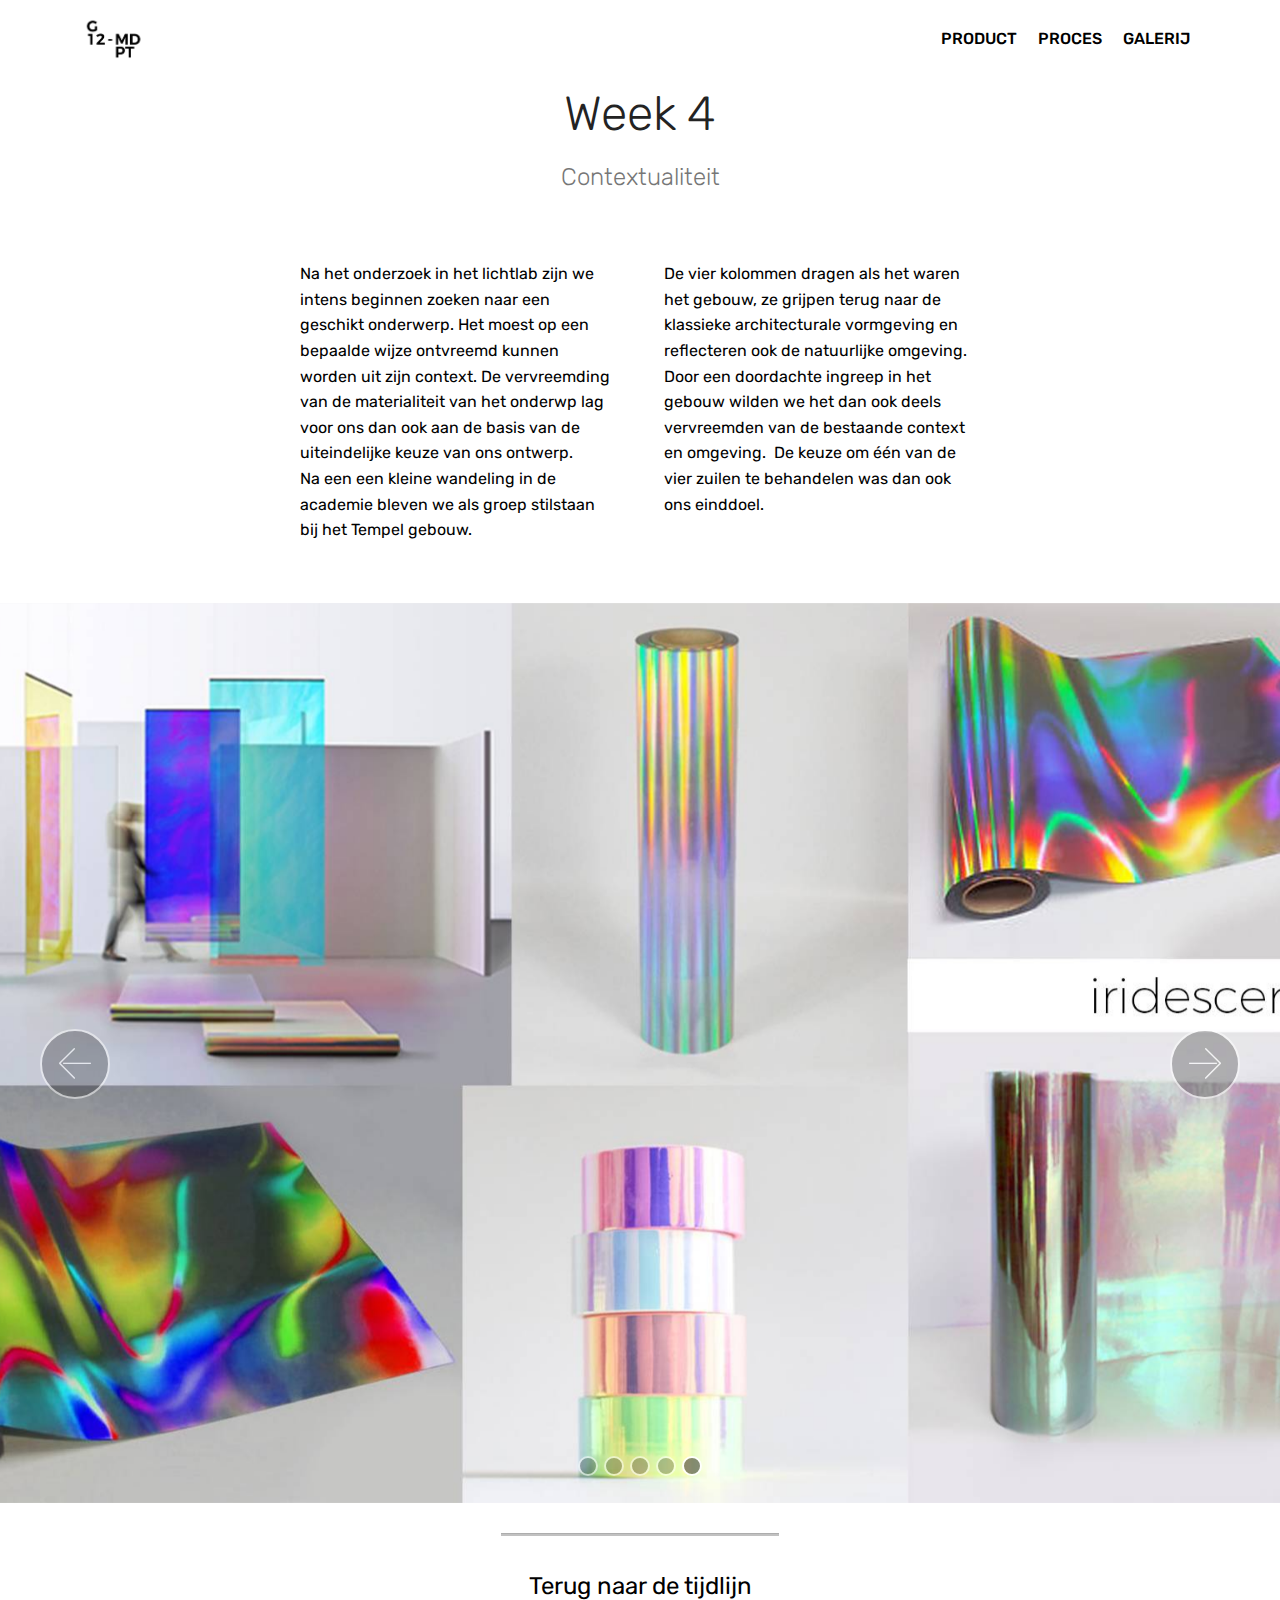
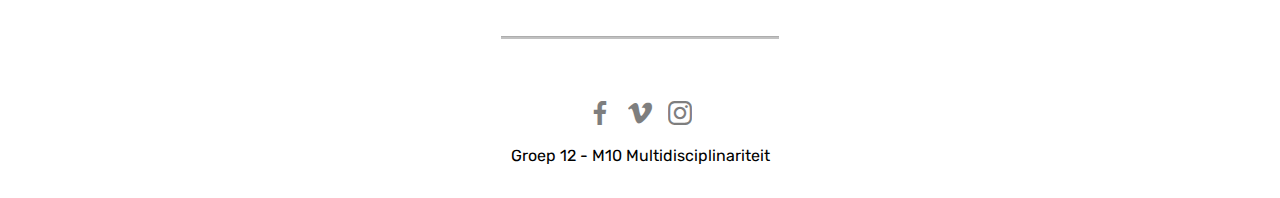
==== commit 39d88060: "create github pages" ====
--- a/Contextualiteit.html
+++ b/Contextualiteit.html
@@ -23,7 +23,7 @@
   
 </head>
 <body>
-<section class="menu cid-qGgohRHyjk" once="menu" id="menu2-r" data-rv-view="1685">
+<section class="menu cid-qGgohRHyjk" once="menu" id="menu2-r" data-rv-view="915">
 
     
 
@@ -61,7 +61,7 @@
     </nav>
 </section>
 
-<section class="engine"><a href="https://mobirise.co/j">how to design a website</a></section><section class="mbr-section content4 cid-qGgKetuQzn" id="content4-s" data-rv-view="1687">
+<section class="engine"><a href="https://mobirise.co/q">bootstrap slideshow</a></section><section class="mbr-section content4 cid-qGgKetuQzn" id="content4-s" data-rv-view="917">
 
     
 
@@ -78,7 +78,7 @@
     </div>
 </section>
 
-<section class="mbr-section article content3 cid-qGgKg7UHSv" id="content3-t" data-rv-view="1689">
+<section class="mbr-section article content3 cid-qGgKg7UHSv" id="content3-t" data-rv-view="919">
       
      
 
@@ -95,7 +95,7 @@
     </div>
 </section>
 
-<section class="carousel slide cid-qGgQGHHfKH" data-interval="false" id="slider1-z" data-rv-view="1690">
+<section class="carousel slide cid-qGgQGHHfKH" data-interval="false" id="slider1-z" data-rv-view="920">
 
     
 
@@ -103,7 +103,21 @@
 
 </section>
 
-<section once="" class="cid-qGgAJutx0v" id="footer7-v" data-rv-view="1708">
+<section class="mbr-section article content9 cid-qGgV56Rt1u" id="content9-1c" data-rv-view="938">
+    
+     
+
+    <div class="container">
+        <div class="inner-container" style="width: 100%;">
+            <hr class="line" style="width: 25%;">
+            <div class="section-text align-center mbr-fonts-style display-5">
+                    <a href="G12-MDPT-NED.html#timeline1-7" class="text-black">Terug naar de tijdlijn</a></div>
+            <hr class="line" style="width: 25%;">
+        </div>
+        </div>
+</section>
+
+<section once="" class="cid-qGgAJutx0v" id="footer7-v" data-rv-view="940">
 
     
 
--- a/assets/mobirise/css/mbr-additional.css
+++ b/assets/mobirise/css/mbr-additional.css
@@ -4897,6 +4897,29 @@
 .cid-qGgQGHHfKH .mbr-overlay ~ .container-slide {
   z-index: auto;
 }
+.cid-qGgV56Rt1u {
+  padding-top: 30px;
+  padding-bottom: 30px;
+  background-color: #ffffff;
+}
+.cid-qGgV56Rt1u .line {
+  background-color: #c1c1c1;
+  color: #c1c1c1;
+  align: center;
+  height: 2px;
+  margin: 0 auto;
+}
+.cid-qGgV56Rt1u .section-text {
+  padding: 2rem 0;
+}
+.cid-qGgV56Rt1u .inner-container {
+  margin: 0 auto;
+}
+@media (max-width: 768px) {
+  .cid-qGgV56Rt1u .inner-container {
+    width: 100% !important;
+  }
+}
 .cid-qGgAJutx0v {
   padding-top: 30px;
   padding-bottom: 30px;
@@ -4970,3 +4993,2756 @@
 .cid-qGgAJutx0v .media-container-row .mbr-text {
   color: #000000;
 }
+.cid-qGgohRHyjk .navbar {
+  background: #ffffff;
+  transition: none;
+  min-height: 77px;
+  padding: .5rem 0;
+}
+.cid-qGgohRHyjk .navbar-dropdown.bg-color.transparent.opened {
+  background: #ffffff;
+}
+.cid-qGgohRHyjk a {
+  font-style: normal;
+}
+.cid-qGgohRHyjk .nav-item span {
+  padding-right: 0.4em;
+  line-height: 0.5em;
+  vertical-align: text-bottom;
+  position: relative;
+  text-decoration: none;
+}
+.cid-qGgohRHyjk .nav-item a {
+  display: flex;
+  align-items: center;
+  justify-content: center;
+  padding: 0.7rem 0 !important;
+  margin: 0rem .65rem !important;
+}
+.cid-qGgohRHyjk .nav-item:focus,
+.cid-qGgohRHyjk .nav-link:focus {
+  outline: none;
+}
+.cid-qGgohRHyjk .btn {
+  padding: 0.4rem 1.5rem;
+  display: inline-flex;
+  align-items: center;
+}
+.cid-qGgohRHyjk .btn .mbr-iconfont {
+  font-size: 1.6rem;
+}
+.cid-qGgohRHyjk .menu-logo {
+  margin-right: auto;
+}
+.cid-qGgohRHyjk .menu-logo .navbar-brand {
+  display: flex;
+  margin-left: 5rem;
+  padding: 0;
+  transition: padding .2s;
+  min-height: 3.8rem;
+  align-items: center;
+}
+.cid-qGgohRHyjk .menu-logo .navbar-brand .navbar-caption-wrap {
+  display: flex;
+  -webkit-align-items: center;
+  align-items: center;
+  word-break: break-word;
+  min-width: 7rem;
+  margin: .3rem 0;
+}
+.cid-qGgohRHyjk .menu-logo .navbar-brand .navbar-caption-wrap .navbar-caption {
+  line-height: 1.2rem !important;
+  padding-right: 2rem;
+}
+.cid-qGgohRHyjk .menu-logo .navbar-brand .navbar-logo {
+  font-size: 4rem;
+  transition: font-size 0.25s;
+}
+.cid-qGgohRHyjk .menu-logo .navbar-brand .navbar-logo img {
+  display: flex;
+}
+.cid-qGgohRHyjk .menu-logo .navbar-brand .navbar-logo .mbr-iconfont {
+  transition: font-size 0.25s;
+}
+.cid-qGgohRHyjk .navbar-toggleable-sm .navbar-collapse {
+  justify-content: flex-end;
+  -webkit-justify-content: flex-end;
+  padding-right: 5rem;
+  width: auto;
+}
+.cid-qGgohRHyjk .navbar-toggleable-sm .navbar-collapse .navbar-nav {
+  flex-wrap: wrap;
+  -webkit-flex-wrap: wrap;
+  padding-left: 0;
+}
+.cid-qGgohRHyjk .navbar-toggleable-sm .navbar-collapse .navbar-nav .nav-item {
+  -webkit-align-self: center;
+  align-self: center;
+}
+.cid-qGgohRHyjk .navbar-toggleable-sm .navbar-collapse .navbar-buttons {
+  padding-left: 0;
+  padding-bottom: 0;
+}
+.cid-qGgohRHyjk .dropdown .dropdown-menu {
+  background: #ffffff;
+  display: none;
+  position: absolute;
+  min-width: 5rem;
+  padding-top: 1.4rem;
+  padding-bottom: 1.4rem;
+  text-align: left;
+}
+.cid-qGgohRHyjk .dropdown .dropdown-menu .dropdown-item {
+  width: auto;
+  padding: 0.235em 1.5385em 0.235em 1.5385em !important;
+}
+.cid-qGgohRHyjk .dropdown .dropdown-menu .dropdown-item::after {
+  right: 0.5rem;
+}
+.cid-qGgohRHyjk .dropdown .dropdown-menu .dropdown-submenu {
+  margin: 0;
+}
+.cid-qGgohRHyjk .dropdown.open > .dropdown-menu {
+  display: block;
+}
+.cid-qGgohRHyjk .navbar-toggleable-sm.opened:after {
+  position: absolute;
+  width: 100vw;
+  height: 100vh;
+  content: '';
+  background-color: rgba(0, 0, 0, 0.1);
+  left: 0;
+  bottom: 0;
+  transform: translateY(100%);
+  -webkit-transform: translateY(100%);
+  z-index: 1000;
+}
+.cid-qGgohRHyjk .navbar.navbar-short {
+  min-height: 60px;
+  transition: all .2s;
+}
+.cid-qGgohRHyjk .navbar.navbar-short .navbar-toggler-right {
+  top: 20px;
+}
+.cid-qGgohRHyjk .navbar.navbar-short .navbar-logo a {
+  font-size: 2.5rem !important;
+  line-height: 2.5rem;
+  transition: font-size 0.25s;
+}
+.cid-qGgohRHyjk .navbar.navbar-short .navbar-logo a .mbr-iconfont {
+  font-size: 2.5rem !important;
+}
+.cid-qGgohRHyjk .navbar.navbar-short .navbar-logo a img {
+  height: 3rem !important;
+}
+.cid-qGgohRHyjk .navbar.navbar-short .navbar-brand {
+  min-height: 3rem;
+}
+.cid-qGgohRHyjk button.navbar-toggler {
+  width: 31px;
+  height: 18px;
+  cursor: pointer;
+  transition: all .2s;
+  top: 1.5rem;
+  right: 1rem;
+}
+.cid-qGgohRHyjk button.navbar-toggler:focus {
+  outline: none;
+}
+.cid-qGgohRHyjk button.navbar-toggler .hamburger span {
+  position: absolute;
+  right: 0;
+  width: 30px;
+  height: 2px;
+  border-right: 5px;
+  background-color: #000000;
+}
+.cid-qGgohRHyjk button.navbar-toggler .hamburger span:nth-child(1) {
+  top: 0;
+  transition: all .2s;
+}
+.cid-qGgohRHyjk button.navbar-toggler .hamburger span:nth-child(2) {
+  top: 8px;
+  transition: all .15s;
+}
+.cid-qGgohRHyjk button.navbar-toggler .hamburger span:nth-child(3) {
+  top: 8px;
+  transition: all .15s;
+}
+.cid-qGgohRHyjk button.navbar-toggler .hamburger span:nth-child(4) {
+  top: 16px;
+  transition: all .2s;
+}
+.cid-qGgohRHyjk nav.opened .hamburger span:nth-child(1) {
+  top: 8px;
+  width: 0;
+  opacity: 0;
+  right: 50%;
+  transition: all .2s;
+}
+.cid-qGgohRHyjk nav.opened .hamburger span:nth-child(2) {
+  -webkit-transform: rotate(45deg);
+  transform: rotate(45deg);
+  transition: all .25s;
+}
+.cid-qGgohRHyjk nav.opened .hamburger span:nth-child(3) {
+  -webkit-transform: rotate(-45deg);
+  transform: rotate(-45deg);
+  transition: all .25s;
+}
+.cid-qGgohRHyjk nav.opened .hamburger span:nth-child(4) {
+  top: 8px;
+  width: 0;
+  opacity: 0;
+  right: 50%;
+  transition: all .2s;
+}
+.cid-qGgohRHyjk .collapsed.navbar-expand {
+  flex-direction: column;
+}
+.cid-qGgohRHyjk .collapsed .btn {
+  display: flex;
+}
+.cid-qGgohRHyjk .collapsed .navbar-collapse {
+  display: none !important;
+  padding-right: 0 !important;
+}
+.cid-qGgohRHyjk .collapsed .navbar-collapse.collapsing,
+.cid-qGgohRHyjk .collapsed .navbar-collapse.show {
+  display: block !important;
+}
+.cid-qGgohRHyjk .collapsed .navbar-collapse.collapsing .navbar-nav,
+.cid-qGgohRHyjk .collapsed .navbar-collapse.show .navbar-nav {
+  display: block;
+  text-align: center;
+}
+.cid-qGgohRHyjk .collapsed .navbar-collapse.collapsing .navbar-nav .nav-item,
+.cid-qGgohRHyjk .collapsed .navbar-collapse.show .navbar-nav .nav-item {
+  clear: both;
+}
+.cid-qGgohRHyjk .collapsed .navbar-collapse.collapsing .navbar-nav .nav-item:last-child,
+.cid-qGgohRHyjk .collapsed .navbar-collapse.show .navbar-nav .nav-item:last-child {
+  margin-bottom: 1rem;
+}
+.cid-qGgohRHyjk .collapsed .navbar-collapse.collapsing .navbar-buttons,
+.cid-qGgohRHyjk .collapsed .navbar-collapse.show .navbar-buttons {
+  text-align: center;
+}
+.cid-qGgohRHyjk .collapsed .navbar-collapse.collapsing .navbar-buttons:last-child,
+.cid-qGgohRHyjk .collapsed .navbar-collapse.show .navbar-buttons:last-child {
+  margin-bottom: 1rem;
+}
+.cid-qGgohRHyjk .collapsed button.navbar-toggler {
+  display: block;
+}
+.cid-qGgohRHyjk .collapsed .navbar-brand {
+  margin-left: 1rem !important;
+}
+.cid-qGgohRHyjk .collapsed .navbar-toggleable-sm {
+  flex-direction: column;
+  -webkit-flex-direction: column;
+}
+.cid-qGgohRHyjk .collapsed .dropdown .dropdown-menu {
+  width: 100%;
+  text-align: center;
+  position: relative;
+  opacity: 0;
+  display: block;
+  height: 0;
+  visibility: hidden;
+  padding: 0;
+  transition-duration: .5s;
+  transition-property: opacity,padding,height;
+}
+.cid-qGgohRHyjk .collapsed .dropdown.open > .dropdown-menu {
+  position: relative;
+  opacity: 1;
+  height: auto;
+  padding: 1.4rem 0;
+  visibility: visible;
+}
+.cid-qGgohRHyjk .collapsed .dropdown .dropdown-submenu {
+  left: 0;
+  text-align: center;
+  width: 100%;
+}
+.cid-qGgohRHyjk .collapsed .dropdown .dropdown-toggle[data-toggle="dropdown-submenu"]::after {
+  margin-top: 0;
+  position: inherit;
+  right: 0;
+  top: 50%;
+  display: inline-block;
+  width: 0;
+  height: 0;
+  margin-left: .3em;
+  vertical-align: middle;
+  content: "";
+  border-top: .30em solid;
+  border-right: .30em solid transparent;
+  border-left: .30em solid transparent;
+}
+@media (max-width: 991px) {
+  .cid-qGgohRHyjk.navbar-expand {
+    flex-direction: column;
+  }
+  .cid-qGgohRHyjk img {
+    height: 3.8rem !important;
+  }
+  .cid-qGgohRHyjk .btn {
+    display: flex;
+  }
+  .cid-qGgohRHyjk button.navbar-toggler {
+    display: block;
+  }
+  .cid-qGgohRHyjk .navbar-brand {
+    margin-left: 1rem !important;
+  }
+  .cid-qGgohRHyjk .navbar-toggleable-sm {
+    flex-direction: column;
+    -webkit-flex-direction: column;
+  }
+  .cid-qGgohRHyjk .navbar-collapse {
+    display: none !important;
+    padding-right: 0 !important;
+  }
+  .cid-qGgohRHyjk .navbar-collapse.collapsing,
+  .cid-qGgohRHyjk .navbar-collapse.show {
+    display: block !important;
+  }
+  .cid-qGgohRHyjk .navbar-collapse.collapsing .navbar-nav,
+  .cid-qGgohRHyjk .navbar-collapse.show .navbar-nav {
+    display: block;
+    text-align: center;
+  }
+  .cid-qGgohRHyjk .navbar-collapse.collapsing .navbar-nav .nav-item,
+  .cid-qGgohRHyjk .navbar-collapse.show .navbar-nav .nav-item {
+    clear: both;
+  }
+  .cid-qGgohRHyjk .navbar-collapse.collapsing .navbar-nav .nav-item:last-child,
+  .cid-qGgohRHyjk .navbar-collapse.show .navbar-nav .nav-item:last-child {
+    margin-bottom: 1rem;
+  }
+  .cid-qGgohRHyjk .navbar-collapse.collapsing .navbar-buttons,
+  .cid-qGgohRHyjk .navbar-collapse.show .navbar-buttons {
+    text-align: center;
+  }
+  .cid-qGgohRHyjk .navbar-collapse.collapsing .navbar-buttons:last-child,
+  .cid-qGgohRHyjk .navbar-collapse.show .navbar-buttons:last-child {
+    margin-bottom: 1rem;
+  }
+  .cid-qGgohRHyjk .dropdown .dropdown-menu {
+    width: 100%;
+    text-align: center;
+    position: relative;
+    opacity: 0;
+    display: block;
+    height: 0;
+    visibility: hidden;
+    padding: 0;
+    transition-duration: .5s;
+    transition-property: opacity,padding,height;
+  }
+  .cid-qGgohRHyjk .dropdown.open > .dropdown-menu {
+    position: relative;
+    opacity: 1;
+    height: auto;
+    padding: 1.4rem 0;
+    visibility: visible;
+  }
+  .cid-qGgohRHyjk .dropdown .dropdown-submenu {
+    left: 0;
+    text-align: center;
+    width: 100%;
+  }
+  .cid-qGgohRHyjk .dropdown .dropdown-toggle[data-toggle="dropdown-submenu"]::after {
+    margin-top: 0;
+    position: inherit;
+    right: 0;
+    top: 50%;
+    display: inline-block;
+    width: 0;
+    height: 0;
+    margin-left: .3em;
+    vertical-align: middle;
+    content: "";
+    border-top: .30em solid;
+    border-right: .30em solid transparent;
+    border-left: .30em solid transparent;
+  }
+}
+@media (min-width: 767px) {
+  .cid-qGgohRHyjk .menu-logo {
+    flex-shrink: 0;
+  }
+}
+.cid-qGgohRHyjk .navbar-collapse {
+  flex-basis: auto;
+}
+.cid-qGgS91Icvz {
+  padding-top: 105px;
+  padding-bottom: 0px;
+  background-color: #ffffff;
+}
+.cid-qGgS91Icvz .card-img {
+  background-color: #fff;
+}
+.cid-qGgS91Icvz .card-img a {
+  display: block;
+  padding-top: 2rem;
+}
+.cid-qGgS91Icvz .card-box {
+  background-color: #ffffff;
+  padding: 2rem;
+}
+.cid-qGgS91Icvz h4 {
+  font-weight: 500;
+  margin-bottom: 0;
+  text-align: left;
+}
+.cid-qGgS91Icvz p {
+  text-align: left;
+}
+.cid-qGgS91Icvz .mbr-text {
+  color: #767676;
+}
+.cid-qGgS91Icvz .card-wrapper {
+  height: 100%;
+  box-shadow: 0px 0px 0px 0px rgba(0, 0, 0, 0);
+  transition: box-shadow 0.3s;
+}
+.cid-qGgS91Icvz .card-wrapper:hover {
+  box-shadow: 0px 0px 30px 0px rgba(0, 0, 0, 0.05);
+  transition: box-shadow 0.3s;
+}
+@media (min-width: 992px) {
+  .cid-qGgS91Icvz .my-col {
+    flex: 0 0 20%;
+    max-width: 20%;
+    padding: 15px;
+  }
+}
+.cid-qGgVdSTJyS {
+  padding-top: 30px;
+  padding-bottom: 30px;
+  background-color: #ffffff;
+}
+.cid-qGgVdSTJyS .line {
+  background-color: #c1c1c1;
+  color: #c1c1c1;
+  align: center;
+  height: 2px;
+  margin: 0 auto;
+}
+.cid-qGgVdSTJyS .section-text {
+  padding: 2rem 0;
+}
+.cid-qGgVdSTJyS .inner-container {
+  margin: 0 auto;
+}
+@media (max-width: 768px) {
+  .cid-qGgVdSTJyS .inner-container {
+    width: 100% !important;
+  }
+}
+.cid-qGgAJutx0v {
+  padding-top: 30px;
+  padding-bottom: 30px;
+  background-color: #ffffff;
+}
+.cid-qGgAJutx0v .row-links {
+  width: 100%;
+  justify-content: center;
+}
+.cid-qGgAJutx0v .social-row {
+  width: 100%;
+  justify-content: center;
+}
+.cid-qGgAJutx0v .media-container-row {
+  flex-direction: column;
+  justify-content: center;
+  align-items: center;
+}
+.cid-qGgAJutx0v .media-container-row .foot-menu {
+  list-style: none;
+  display: flex;
+  justify-content: center;
+  flex-wrap: wrap;
+  padding: 0;
+  margin-bottom: 0;
+}
+.cid-qGgAJutx0v .media-container-row .foot-menu li {
+  padding: 0 1rem 1rem 1rem;
+}
+.cid-qGgAJutx0v .media-container-row .foot-menu li p {
+  margin: 0;
+}
+.cid-qGgAJutx0v .media-container-row .social-list {
+  padding-left: 0;
+  margin-bottom: 0;
+  list-style: none;
+  display: flex;
+  flex-wrap: wrap;
+  justify-content: flex-end;
+  -webkit-justify-content: flex-end;
+}
+.cid-qGgAJutx0v .media-container-row .social-list .mbr-iconfont-social {
+  font-size: 1.5rem;
+  color: #ffffff;
+}
+.cid-qGgAJutx0v .media-container-row .social-list .soc-item {
+  margin: 0 .5rem;
+}
+.cid-qGgAJutx0v .media-container-row .social-list a {
+  margin: 0;
+  opacity: .5;
+  -webkit-transition: .2s linear;
+  transition: .2s linear;
+}
+.cid-qGgAJutx0v .media-container-row .social-list a:hover {
+  opacity: 1;
+}
+@media (max-width: 767px) {
+  .cid-qGgAJutx0v .media-container-row .social-list {
+    justify-content: center;
+    -webkit-justify-content: center;
+  }
+}
+.cid-qGgAJutx0v .media-container-row .row-copirayt {
+  word-break: break-word;
+  width: 100%;
+}
+.cid-qGgAJutx0v .media-container-row .row-copirayt p {
+  width: 100%;
+}
+.cid-qGgAJutx0v .media-container-row .mbr-text {
+  color: #000000;
+}
+.cid-qGgohRHyjk .navbar {
+  background: #ffffff;
+  transition: none;
+  min-height: 77px;
+  padding: .5rem 0;
+}
+.cid-qGgohRHyjk .navbar-dropdown.bg-color.transparent.opened {
+  background: #ffffff;
+}
+.cid-qGgohRHyjk a {
+  font-style: normal;
+}
+.cid-qGgohRHyjk .nav-item span {
+  padding-right: 0.4em;
+  line-height: 0.5em;
+  vertical-align: text-bottom;
+  position: relative;
+  text-decoration: none;
+}
+.cid-qGgohRHyjk .nav-item a {
+  display: flex;
+  align-items: center;
+  justify-content: center;
+  padding: 0.7rem 0 !important;
+  margin: 0rem .65rem !important;
+}
+.cid-qGgohRHyjk .nav-item:focus,
+.cid-qGgohRHyjk .nav-link:focus {
+  outline: none;
+}
+.cid-qGgohRHyjk .btn {
+  padding: 0.4rem 1.5rem;
+  display: inline-flex;
+  align-items: center;
+}
+.cid-qGgohRHyjk .btn .mbr-iconfont {
+  font-size: 1.6rem;
+}
+.cid-qGgohRHyjk .menu-logo {
+  margin-right: auto;
+}
+.cid-qGgohRHyjk .menu-logo .navbar-brand {
+  display: flex;
+  margin-left: 5rem;
+  padding: 0;
+  transition: padding .2s;
+  min-height: 3.8rem;
+  align-items: center;
+}
+.cid-qGgohRHyjk .menu-logo .navbar-brand .navbar-caption-wrap {
+  display: flex;
+  -webkit-align-items: center;
+  align-items: center;
+  word-break: break-word;
+  min-width: 7rem;
+  margin: .3rem 0;
+}
+.cid-qGgohRHyjk .menu-logo .navbar-brand .navbar-caption-wrap .navbar-caption {
+  line-height: 1.2rem !important;
+  padding-right: 2rem;
+}
+.cid-qGgohRHyjk .menu-logo .navbar-brand .navbar-logo {
+  font-size: 4rem;
+  transition: font-size 0.25s;
+}
+.cid-qGgohRHyjk .menu-logo .navbar-brand .navbar-logo img {
+  display: flex;
+}
+.cid-qGgohRHyjk .menu-logo .navbar-brand .navbar-logo .mbr-iconfont {
+  transition: font-size 0.25s;
+}
+.cid-qGgohRHyjk .navbar-toggleable-sm .navbar-collapse {
+  justify-content: flex-end;
+  -webkit-justify-content: flex-end;
+  padding-right: 5rem;
+  width: auto;
+}
+.cid-qGgohRHyjk .navbar-toggleable-sm .navbar-collapse .navbar-nav {
+  flex-wrap: wrap;
+  -webkit-flex-wrap: wrap;
+  padding-left: 0;
+}
+.cid-qGgohRHyjk .navbar-toggleable-sm .navbar-collapse .navbar-nav .nav-item {
+  -webkit-align-self: center;
+  align-self: center;
+}
+.cid-qGgohRHyjk .navbar-toggleable-sm .navbar-collapse .navbar-buttons {
+  padding-left: 0;
+  padding-bottom: 0;
+}
+.cid-qGgohRHyjk .dropdown .dropdown-menu {
+  background: #ffffff;
+  display: none;
+  position: absolute;
+  min-width: 5rem;
+  padding-top: 1.4rem;
+  padding-bottom: 1.4rem;
+  text-align: left;
+}
+.cid-qGgohRHyjk .dropdown .dropdown-menu .dropdown-item {
+  width: auto;
+  padding: 0.235em 1.5385em 0.235em 1.5385em !important;
+}
+.cid-qGgohRHyjk .dropdown .dropdown-menu .dropdown-item::after {
+  right: 0.5rem;
+}
+.cid-qGgohRHyjk .dropdown .dropdown-menu .dropdown-submenu {
+  margin: 0;
+}
+.cid-qGgohRHyjk .dropdown.open > .dropdown-menu {
+  display: block;
+}
+.cid-qGgohRHyjk .navbar-toggleable-sm.opened:after {
+  position: absolute;
+  width: 100vw;
+  height: 100vh;
+  content: '';
+  background-color: rgba(0, 0, 0, 0.1);
+  left: 0;
+  bottom: 0;
+  transform: translateY(100%);
+  -webkit-transform: translateY(100%);
+  z-index: 1000;
+}
+.cid-qGgohRHyjk .navbar.navbar-short {
+  min-height: 60px;
+  transition: all .2s;
+}
+.cid-qGgohRHyjk .navbar.navbar-short .navbar-toggler-right {
+  top: 20px;
+}
+.cid-qGgohRHyjk .navbar.navbar-short .navbar-logo a {
+  font-size: 2.5rem !important;
+  line-height: 2.5rem;
+  transition: font-size 0.25s;
+}
+.cid-qGgohRHyjk .navbar.navbar-short .navbar-logo a .mbr-iconfont {
+  font-size: 2.5rem !important;
+}
+.cid-qGgohRHyjk .navbar.navbar-short .navbar-logo a img {
+  height: 3rem !important;
+}
+.cid-qGgohRHyjk .navbar.navbar-short .navbar-brand {
+  min-height: 3rem;
+}
+.cid-qGgohRHyjk button.navbar-toggler {
+  width: 31px;
+  height: 18px;
+  cursor: pointer;
+  transition: all .2s;
+  top: 1.5rem;
+  right: 1rem;
+}
+.cid-qGgohRHyjk button.navbar-toggler:focus {
+  outline: none;
+}
+.cid-qGgohRHyjk button.navbar-toggler .hamburger span {
+  position: absolute;
+  right: 0;
+  width: 30px;
+  height: 2px;
+  border-right: 5px;
+  background-color: #000000;
+}
+.cid-qGgohRHyjk button.navbar-toggler .hamburger span:nth-child(1) {
+  top: 0;
+  transition: all .2s;
+}
+.cid-qGgohRHyjk button.navbar-toggler .hamburger span:nth-child(2) {
+  top: 8px;
+  transition: all .15s;
+}
+.cid-qGgohRHyjk button.navbar-toggler .hamburger span:nth-child(3) {
+  top: 8px;
+  transition: all .15s;
+}
+.cid-qGgohRHyjk button.navbar-toggler .hamburger span:nth-child(4) {
+  top: 16px;
+  transition: all .2s;
+}
+.cid-qGgohRHyjk nav.opened .hamburger span:nth-child(1) {
+  top: 8px;
+  width: 0;
+  opacity: 0;
+  right: 50%;
+  transition: all .2s;
+}
+.cid-qGgohRHyjk nav.opened .hamburger span:nth-child(2) {
+  -webkit-transform: rotate(45deg);
+  transform: rotate(45deg);
+  transition: all .25s;
+}
+.cid-qGgohRHyjk nav.opened .hamburger span:nth-child(3) {
+  -webkit-transform: rotate(-45deg);
+  transform: rotate(-45deg);
+  transition: all .25s;
+}
+.cid-qGgohRHyjk nav.opened .hamburger span:nth-child(4) {
+  top: 8px;
+  width: 0;
+  opacity: 0;
+  right: 50%;
+  transition: all .2s;
+}
+.cid-qGgohRHyjk .collapsed.navbar-expand {
+  flex-direction: column;
+}
+.cid-qGgohRHyjk .collapsed .btn {
+  display: flex;
+}
+.cid-qGgohRHyjk .collapsed .navbar-collapse {
+  display: none !important;
+  padding-right: 0 !important;
+}
+.cid-qGgohRHyjk .collapsed .navbar-collapse.collapsing,
+.cid-qGgohRHyjk .collapsed .navbar-collapse.show {
+  display: block !important;
+}
+.cid-qGgohRHyjk .collapsed .navbar-collapse.collapsing .navbar-nav,
+.cid-qGgohRHyjk .collapsed .navbar-collapse.show .navbar-nav {
+  display: block;
+  text-align: center;
+}
+.cid-qGgohRHyjk .collapsed .navbar-collapse.collapsing .navbar-nav .nav-item,
+.cid-qGgohRHyjk .collapsed .navbar-collapse.show .navbar-nav .nav-item {
+  clear: both;
+}
+.cid-qGgohRHyjk .collapsed .navbar-collapse.collapsing .navbar-nav .nav-item:last-child,
+.cid-qGgohRHyjk .collapsed .navbar-collapse.show .navbar-nav .nav-item:last-child {
+  margin-bottom: 1rem;
+}
+.cid-qGgohRHyjk .collapsed .navbar-collapse.collapsing .navbar-buttons,
+.cid-qGgohRHyjk .collapsed .navbar-collapse.show .navbar-buttons {
+  text-align: center;
+}
+.cid-qGgohRHyjk .collapsed .navbar-collapse.collapsing .navbar-buttons:last-child,
+.cid-qGgohRHyjk .collapsed .navbar-collapse.show .navbar-buttons:last-child {
+  margin-bottom: 1rem;
+}
+.cid-qGgohRHyjk .collapsed button.navbar-toggler {
+  display: block;
+}
+.cid-qGgohRHyjk .collapsed .navbar-brand {
+  margin-left: 1rem !important;
+}
+.cid-qGgohRHyjk .collapsed .navbar-toggleable-sm {
+  flex-direction: column;
+  -webkit-flex-direction: column;
+}
+.cid-qGgohRHyjk .collapsed .dropdown .dropdown-menu {
+  width: 100%;
+  text-align: center;
+  position: relative;
+  opacity: 0;
+  display: block;
+  height: 0;
+  visibility: hidden;
+  padding: 0;
+  transition-duration: .5s;
+  transition-property: opacity,padding,height;
+}
+.cid-qGgohRHyjk .collapsed .dropdown.open > .dropdown-menu {
+  position: relative;
+  opacity: 1;
+  height: auto;
+  padding: 1.4rem 0;
+  visibility: visible;
+}
+.cid-qGgohRHyjk .collapsed .dropdown .dropdown-submenu {
+  left: 0;
+  text-align: center;
+  width: 100%;
+}
+.cid-qGgohRHyjk .collapsed .dropdown .dropdown-toggle[data-toggle="dropdown-submenu"]::after {
+  margin-top: 0;
+  position: inherit;
+  right: 0;
+  top: 50%;
+  display: inline-block;
+  width: 0;
+  height: 0;
+  margin-left: .3em;
+  vertical-align: middle;
+  content: "";
+  border-top: .30em solid;
+  border-right: .30em solid transparent;
+  border-left: .30em solid transparent;
+}
+@media (max-width: 991px) {
+  .cid-qGgohRHyjk.navbar-expand {
+    flex-direction: column;
+  }
+  .cid-qGgohRHyjk img {
+    height: 3.8rem !important;
+  }
+  .cid-qGgohRHyjk .btn {
+    display: flex;
+  }
+  .cid-qGgohRHyjk button.navbar-toggler {
+    display: block;
+  }
+  .cid-qGgohRHyjk .navbar-brand {
+    margin-left: 1rem !important;
+  }
+  .cid-qGgohRHyjk .navbar-toggleable-sm {
+    flex-direction: column;
+    -webkit-flex-direction: column;
+  }
+  .cid-qGgohRHyjk .navbar-collapse {
+    display: none !important;
+    padding-right: 0 !important;
+  }
+  .cid-qGgohRHyjk .navbar-collapse.collapsing,
+  .cid-qGgohRHyjk .navbar-collapse.show {
+    display: block !important;
+  }
+  .cid-qGgohRHyjk .navbar-collapse.collapsing .navbar-nav,
+  .cid-qGgohRHyjk .navbar-collapse.show .navbar-nav {
+    display: block;
+    text-align: center;
+  }
+  .cid-qGgohRHyjk .navbar-collapse.collapsing .navbar-nav .nav-item,
+  .cid-qGgohRHyjk .navbar-collapse.show .navbar-nav .nav-item {
+    clear: both;
+  }
+  .cid-qGgohRHyjk .navbar-collapse.collapsing .navbar-nav .nav-item:last-child,
+  .cid-qGgohRHyjk .navbar-collapse.show .navbar-nav .nav-item:last-child {
+    margin-bottom: 1rem;
+  }
+  .cid-qGgohRHyjk .navbar-collapse.collapsing .navbar-buttons,
+  .cid-qGgohRHyjk .navbar-collapse.show .navbar-buttons {
+    text-align: center;
+  }
+  .cid-qGgohRHyjk .navbar-collapse.collapsing .navbar-buttons:last-child,
+  .cid-qGgohRHyjk .navbar-collapse.show .navbar-buttons:last-child {
+    margin-bottom: 1rem;
+  }
+  .cid-qGgohRHyjk .dropdown .dropdown-menu {
+    width: 100%;
+    text-align: center;
+    position: relative;
+    opacity: 0;
+    display: block;
+    height: 0;
+    visibility: hidden;
+    padding: 0;
+    transition-duration: .5s;
+    transition-property: opacity,padding,height;
+  }
+  .cid-qGgohRHyjk .dropdown.open > .dropdown-menu {
+    position: relative;
+    opacity: 1;
+    height: auto;
+    padding: 1.4rem 0;
+    visibility: visible;
+  }
+  .cid-qGgohRHyjk .dropdown .dropdown-submenu {
+    left: 0;
+    text-align: center;
+    width: 100%;
+  }
+  .cid-qGgohRHyjk .dropdown .dropdown-toggle[data-toggle="dropdown-submenu"]::after {
+    margin-top: 0;
+    position: inherit;
+    right: 0;
+    top: 50%;
+    display: inline-block;
+    width: 0;
+    height: 0;
+    margin-left: .3em;
+    vertical-align: middle;
+    content: "";
+    border-top: .30em solid;
+    border-right: .30em solid transparent;
+    border-left: .30em solid transparent;
+  }
+}
+@media (min-width: 767px) {
+  .cid-qGgohRHyjk .menu-logo {
+    flex-shrink: 0;
+  }
+}
+.cid-qGgohRHyjk .navbar-collapse {
+  flex-basis: auto;
+}
+.cid-qGgKetuQzn {
+  padding-top: 90px;
+  padding-bottom: 60px;
+  background-color: #ffffff;
+}
+.cid-qGgKetuQzn .mbr-section-subtitle {
+  color: #767676;
+}
+.cid-qGgKg7UHSv {
+  padding-top: 0px;
+  padding-bottom: 60px;
+  background-color: #ffffff;
+}
+.cid-qGgKg7UHSv .mbr-text {
+  color: #000000;
+}
+.cid-qGgKg7UHSv .mbr-text P {
+  color: #000000;
+}
+.cid-qGgKg7UHSv .mbr-text DIV {
+  color: #000000;
+}
+.cid-qGgKg7UHSv .mbr-text SPAN {
+  color: #000000;
+}
+.cid-qGgUb0SGMs .modal-body .close {
+  background: #1b1b1b;
+}
+.cid-qGgUb0SGMs .modal-body .close span {
+  font-style: normal;
+}
+.cid-qGgUb0SGMs .carousel-inner > .active,
+.cid-qGgUb0SGMs .carousel-inner > .next,
+.cid-qGgUb0SGMs .carousel-inner > .prev {
+  display: table;
+}
+.cid-qGgUb0SGMs .carousel-control .icon-next,
+.cid-qGgUb0SGMs .carousel-control .icon-prev {
+  margin-top: -18px;
+  font-size: 40px;
+  line-height: 27px;
+}
+.cid-qGgUb0SGMs .carousel-control:hover {
+  background: #1b1b1b;
+  color: #fff;
+  opacity: 1;
+}
+@media (max-width: 767px) {
+  .cid-qGgUb0SGMs .container .carousel-control {
+    margin-bottom: 0;
+  }
+}
+.cid-qGgUb0SGMs .boxed-slider {
+  position: relative;
+  padding: 93px 0;
+}
+.cid-qGgUb0SGMs .boxed-slider > div {
+  position: relative;
+}
+.cid-qGgUb0SGMs .container img {
+  width: 100%;
+}
+.cid-qGgUb0SGMs .container img + .row {
+  position: absolute;
+  top: 50%;
+  left: 0;
+  right: 0;
+  -webkit-transform: translateY(-50%);
+  -moz-transform: translateY(-50%);
+  transform: translateY(-50%);
+  z-index: 2;
+}
+.cid-qGgUb0SGMs .mbr-section {
+  padding: 0;
+  background-attachment: scroll;
+}
+.cid-qGgUb0SGMs .mbr-table-cell {
+  padding: 0;
+}
+.cid-qGgUb0SGMs .container .carousel-indicators {
+  margin-bottom: 3px;
+}
+.cid-qGgUb0SGMs .carousel-caption {
+  top: 50%;
+  right: 0;
+  bottom: auto;
+  left: 0;
+  display: flex;
+  align-items: center;
+  -webkit-transform: translateY(-50%);
+  transform: translateY(-50%);
+}
+.cid-qGgUb0SGMs .mbr-overlay {
+  z-index: 1;
+}
+.cid-qGgUb0SGMs .container-slide.container {
+  min-width: 100%;
+  min-height: 100vh;
+  padding: 0;
+}
+.cid-qGgUb0SGMs .carousel-item {
+  background-position: 50% 50%;
+  background-repeat: no-repeat;
+  background-size: cover;
+  -o-transition: -o-transform 0.6s ease-in-out;
+  -webkit-transition: -webkit-transform 0.6s ease-in-out;
+  transition: transform 0.6s ease-in-out, -webkit-transform 0.6s ease-in-out, -o-transform 0.6s ease-in-out;
+  -webkit-backface-visibility: hidden;
+  backface-visibility: hidden;
+  -webkit-perspective: 1000px;
+  perspective: 1000px;
+}
+@media (max-width: 576px) {
+  .cid-qGgUb0SGMs .carousel-item .container {
+    width: 100%;
+  }
+}
+.cid-qGgUb0SGMs .carousel-item-next.carousel-item-left,
+.cid-qGgUb0SGMs .carousel-item-prev.carousel-item-right {
+  -webkit-transform: translate3d(0, 0, 0);
+  transform: translate3d(0, 0, 0);
+}
+.cid-qGgUb0SGMs .active.carousel-item-right,
+.cid-qGgUb0SGMs .carousel-item-next {
+  -webkit-transform: translate3d(100%, 0, 0);
+  transform: translate3d(100%, 0, 0);
+}
+.cid-qGgUb0SGMs .active.carousel-item-left,
+.cid-qGgUb0SGMs .carousel-item-prev {
+  -webkit-transform: translate3d(-100%, 0, 0);
+  transform: translate3d(-100%, 0, 0);
+}
+.cid-qGgUb0SGMs .mbr-slider .carousel-control {
+  top: 50%;
+  width: 70px;
+  height: 70px;
+  margin-top: -1.5rem;
+  font-size: 35px;
+  background-color: rgba(0, 0, 0, 0.5);
+  border: 2px solid #fff;
+  border-radius: 50%;
+  transition: all .3s;
+}
+.cid-qGgUb0SGMs .mbr-slider .carousel-control.carousel-control-prev {
+  left: 0;
+  margin-left: 2.5rem;
+}
+.cid-qGgUb0SGMs .mbr-slider .carousel-control.carousel-control-next {
+  right: 0;
+  margin-right: 2.5rem;
+}
+.cid-qGgUb0SGMs .mbr-slider .carousel-control .mbr-iconfont {
+  font-size: 2rem;
+}
+@media (max-width: 767px) {
+  .cid-qGgUb0SGMs .mbr-slider .carousel-control {
+    top: auto;
+    bottom: 1rem;
+  }
+}
+.cid-qGgUb0SGMs .mbr-slider .carousel-indicators {
+  position: absolute;
+  bottom: 0;
+  margin-bottom: 1.5rem !important;
+}
+.cid-qGgUb0SGMs .mbr-slider .carousel-indicators li {
+  max-width: 20px;
+  width: 20px;
+  height: 20px;
+  max-height: 20px;
+  margin: 3px;
+  background-color: rgba(0, 0, 0, 0.5);
+  border: 2px solid #fff;
+  border-radius: 50%;
+  opacity: .5;
+  transition: all .3s;
+}
+.cid-qGgUb0SGMs .mbr-slider .carousel-indicators li.active,
+.cid-qGgUb0SGMs .mbr-slider .carousel-indicators li:hover {
+  opacity: .9;
+}
+.cid-qGgUb0SGMs .mbr-slider .carousel-indicators li::after,
+.cid-qGgUb0SGMs .mbr-slider .carousel-indicators li::before {
+  content: none;
+}
+.cid-qGgUb0SGMs .mbr-slider .carousel-indicators.ie-fix {
+  left: 50%;
+  display: block;
+  width: 60%;
+  margin-left: -30%;
+  text-align: center;
+}
+@media (max-width: 576px) {
+  .cid-qGgUb0SGMs .mbr-slider .carousel-indicators {
+    display: none !important;
+  }
+}
+.cid-qGgUb0SGMs .mbr-slider > .container img {
+  width: 100%;
+}
+.cid-qGgUb0SGMs .mbr-slider > .container img + .row {
+  position: absolute;
+  top: 50%;
+  right: 0;
+  left: 0;
+  z-index: 2;
+  -moz-transform: translateY(-50%);
+  -webkit-transform: translateY(-50%);
+  transform: translateY(-50%);
+}
+.cid-qGgUb0SGMs .mbr-slider > .container .carousel-indicators {
+  margin-bottom: 3px;
+}
+@media (max-width: 576px) {
+  .cid-qGgUb0SGMs .mbr-slider > .container .carousel-control {
+    margin-bottom: 0;
+  }
+}
+.cid-qGgUb0SGMs .mbr-slider .mbr-section {
+  padding: 0;
+  background-attachment: scroll;
+}
+.cid-qGgUb0SGMs .mbr-slider .mbr-table-cell {
+  padding: 0;
+}
+.cid-qGgUb0SGMs .carousel-item .container.container-slide {
+  position: initial;
+  width: auto;
+  min-height: 0;
+}
+.cid-qGgUb0SGMs .full-screen .slider-fullscreen-image {
+  min-height: 100vh;
+  background-repeat: no-repeat;
+  background-position: 50% 50%;
+  background-size: cover;
+}
+.cid-qGgUb0SGMs .full-screen .slider-fullscreen-image.active {
+  display: -o-flex;
+}
+.cid-qGgUb0SGMs .full-screen .container {
+  width: auto;
+  padding-right: 0;
+  padding-left: 0;
+}
+.cid-qGgUb0SGMs .full-screen .carousel-item .container.container-slide {
+  width: 100%;
+  min-height: 100vh;
+  padding: 0;
+}
+.cid-qGgUb0SGMs .full-screen .carousel-item .container.container-slide img {
+  display: none;
+}
+.cid-qGgUb0SGMs .mbr-background-video-preview {
+  position: absolute;
+  top: 0;
+  right: 0;
+  bottom: 0;
+  left: 0;
+}
+.cid-qGgUb0SGMs .mbr-overlay ~ .container-slide {
+  z-index: auto;
+}
+.cid-qGgQ3oKsA5 {
+  padding-top: 30px;
+  padding-bottom: 30px;
+  background-color: #ffffff;
+}
+.cid-qGgQ3oKsA5 .line {
+  background-color: #c1c1c1;
+  color: #c1c1c1;
+  align: center;
+  height: 2px;
+  margin: 0 auto;
+}
+.cid-qGgQ3oKsA5 .section-text {
+  padding: 2rem 0;
+}
+.cid-qGgQ3oKsA5 .inner-container {
+  margin: 0 auto;
+}
+@media (max-width: 768px) {
+  .cid-qGgQ3oKsA5 .inner-container {
+    width: 100% !important;
+  }
+}
+.cid-qGgAJutx0v {
+  padding-top: 30px;
+  padding-bottom: 30px;
+  background-color: #ffffff;
+}
+.cid-qGgAJutx0v .row-links {
+  width: 100%;
+  justify-content: center;
+}
+.cid-qGgAJutx0v .social-row {
+  width: 100%;
+  justify-content: center;
+}
+.cid-qGgAJutx0v .media-container-row {
+  flex-direction: column;
+  justify-content: center;
+  align-items: center;
+}
+.cid-qGgAJutx0v .media-container-row .foot-menu {
+  list-style: none;
+  display: flex;
+  justify-content: center;
+  flex-wrap: wrap;
+  padding: 0;
+  margin-bottom: 0;
+}
+.cid-qGgAJutx0v .media-container-row .foot-menu li {
+  padding: 0 1rem 1rem 1rem;
+}
+.cid-qGgAJutx0v .media-container-row .foot-menu li p {
+  margin: 0;
+}
+.cid-qGgAJutx0v .media-container-row .social-list {
+  padding-left: 0;
+  margin-bottom: 0;
+  list-style: none;
+  display: flex;
+  flex-wrap: wrap;
+  justify-content: flex-end;
+  -webkit-justify-content: flex-end;
+}
+.cid-qGgAJutx0v .media-container-row .social-list .mbr-iconfont-social {
+  font-size: 1.5rem;
+  color: #ffffff;
+}
+.cid-qGgAJutx0v .media-container-row .social-list .soc-item {
+  margin: 0 .5rem;
+}
+.cid-qGgAJutx0v .media-container-row .social-list a {
+  margin: 0;
+  opacity: .5;
+  -webkit-transition: .2s linear;
+  transition: .2s linear;
+}
+.cid-qGgAJutx0v .media-container-row .social-list a:hover {
+  opacity: 1;
+}
+@media (max-width: 767px) {
+  .cid-qGgAJutx0v .media-container-row .social-list {
+    justify-content: center;
+    -webkit-justify-content: center;
+  }
+}
+.cid-qGgAJutx0v .media-container-row .row-copirayt {
+  word-break: break-word;
+  width: 100%;
+}
+.cid-qGgAJutx0v .media-container-row .row-copirayt p {
+  width: 100%;
+}
+.cid-qGgAJutx0v .media-container-row .mbr-text {
+  color: #000000;
+}
+.cid-qGgohRHyjk .navbar {
+  background: #ffffff;
+  transition: none;
+  min-height: 77px;
+  padding: .5rem 0;
+}
+.cid-qGgohRHyjk .navbar-dropdown.bg-color.transparent.opened {
+  background: #ffffff;
+}
+.cid-qGgohRHyjk a {
+  font-style: normal;
+}
+.cid-qGgohRHyjk .nav-item span {
+  padding-right: 0.4em;
+  line-height: 0.5em;
+  vertical-align: text-bottom;
+  position: relative;
+  text-decoration: none;
+}
+.cid-qGgohRHyjk .nav-item a {
+  display: flex;
+  align-items: center;
+  justify-content: center;
+  padding: 0.7rem 0 !important;
+  margin: 0rem .65rem !important;
+}
+.cid-qGgohRHyjk .nav-item:focus,
+.cid-qGgohRHyjk .nav-link:focus {
+  outline: none;
+}
+.cid-qGgohRHyjk .btn {
+  padding: 0.4rem 1.5rem;
+  display: inline-flex;
+  align-items: center;
+}
+.cid-qGgohRHyjk .btn .mbr-iconfont {
+  font-size: 1.6rem;
+}
+.cid-qGgohRHyjk .menu-logo {
+  margin-right: auto;
+}
+.cid-qGgohRHyjk .menu-logo .navbar-brand {
+  display: flex;
+  margin-left: 5rem;
+  padding: 0;
+  transition: padding .2s;
+  min-height: 3.8rem;
+  align-items: center;
+}
+.cid-qGgohRHyjk .menu-logo .navbar-brand .navbar-caption-wrap {
+  display: flex;
+  -webkit-align-items: center;
+  align-items: center;
+  word-break: break-word;
+  min-width: 7rem;
+  margin: .3rem 0;
+}
+.cid-qGgohRHyjk .menu-logo .navbar-brand .navbar-caption-wrap .navbar-caption {
+  line-height: 1.2rem !important;
+  padding-right: 2rem;
+}
+.cid-qGgohRHyjk .menu-logo .navbar-brand .navbar-logo {
+  font-size: 4rem;
+  transition: font-size 0.25s;
+}
+.cid-qGgohRHyjk .menu-logo .navbar-brand .navbar-logo img {
+  display: flex;
+}
+.cid-qGgohRHyjk .menu-logo .navbar-brand .navbar-logo .mbr-iconfont {
+  transition: font-size 0.25s;
+}
+.cid-qGgohRHyjk .navbar-toggleable-sm .navbar-collapse {
+  justify-content: flex-end;
+  -webkit-justify-content: flex-end;
+  padding-right: 5rem;
+  width: auto;
+}
+.cid-qGgohRHyjk .navbar-toggleable-sm .navbar-collapse .navbar-nav {
+  flex-wrap: wrap;
+  -webkit-flex-wrap: wrap;
+  padding-left: 0;
+}
+.cid-qGgohRHyjk .navbar-toggleable-sm .navbar-collapse .navbar-nav .nav-item {
+  -webkit-align-self: center;
+  align-self: center;
+}
+.cid-qGgohRHyjk .navbar-toggleable-sm .navbar-collapse .navbar-buttons {
+  padding-left: 0;
+  padding-bottom: 0;
+}
+.cid-qGgohRHyjk .dropdown .dropdown-menu {
+  background: #ffffff;
+  display: none;
+  position: absolute;
+  min-width: 5rem;
+  padding-top: 1.4rem;
+  padding-bottom: 1.4rem;
+  text-align: left;
+}
+.cid-qGgohRHyjk .dropdown .dropdown-menu .dropdown-item {
+  width: auto;
+  padding: 0.235em 1.5385em 0.235em 1.5385em !important;
+}
+.cid-qGgohRHyjk .dropdown .dropdown-menu .dropdown-item::after {
+  right: 0.5rem;
+}
+.cid-qGgohRHyjk .dropdown .dropdown-menu .dropdown-submenu {
+  margin: 0;
+}
+.cid-qGgohRHyjk .dropdown.open > .dropdown-menu {
+  display: block;
+}
+.cid-qGgohRHyjk .navbar-toggleable-sm.opened:after {
+  position: absolute;
+  width: 100vw;
+  height: 100vh;
+  content: '';
+  background-color: rgba(0, 0, 0, 0.1);
+  left: 0;
+  bottom: 0;
+  transform: translateY(100%);
+  -webkit-transform: translateY(100%);
+  z-index: 1000;
+}
+.cid-qGgohRHyjk .navbar.navbar-short {
+  min-height: 60px;
+  transition: all .2s;
+}
+.cid-qGgohRHyjk .navbar.navbar-short .navbar-toggler-right {
+  top: 20px;
+}
+.cid-qGgohRHyjk .navbar.navbar-short .navbar-logo a {
+  font-size: 2.5rem !important;
+  line-height: 2.5rem;
+  transition: font-size 0.25s;
+}
+.cid-qGgohRHyjk .navbar.navbar-short .navbar-logo a .mbr-iconfont {
+  font-size: 2.5rem !important;
+}
+.cid-qGgohRHyjk .navbar.navbar-short .navbar-logo a img {
+  height: 3rem !important;
+}
+.cid-qGgohRHyjk .navbar.navbar-short .navbar-brand {
+  min-height: 3rem;
+}
+.cid-qGgohRHyjk button.navbar-toggler {
+  width: 31px;
+  height: 18px;
+  cursor: pointer;
+  transition: all .2s;
+  top: 1.5rem;
+  right: 1rem;
+}
+.cid-qGgohRHyjk button.navbar-toggler:focus {
+  outline: none;
+}
+.cid-qGgohRHyjk button.navbar-toggler .hamburger span {
+  position: absolute;
+  right: 0;
+  width: 30px;
+  height: 2px;
+  border-right: 5px;
+  background-color: #000000;
+}
+.cid-qGgohRHyjk button.navbar-toggler .hamburger span:nth-child(1) {
+  top: 0;
+  transition: all .2s;
+}
+.cid-qGgohRHyjk button.navbar-toggler .hamburger span:nth-child(2) {
+  top: 8px;
+  transition: all .15s;
+}
+.cid-qGgohRHyjk button.navbar-toggler .hamburger span:nth-child(3) {
+  top: 8px;
+  transition: all .15s;
+}
+.cid-qGgohRHyjk button.navbar-toggler .hamburger span:nth-child(4) {
+  top: 16px;
+  transition: all .2s;
+}
+.cid-qGgohRHyjk nav.opened .hamburger span:nth-child(1) {
+  top: 8px;
+  width: 0;
+  opacity: 0;
+  right: 50%;
+  transition: all .2s;
+}
+.cid-qGgohRHyjk nav.opened .hamburger span:nth-child(2) {
+  -webkit-transform: rotate(45deg);
+  transform: rotate(45deg);
+  transition: all .25s;
+}
+.cid-qGgohRHyjk nav.opened .hamburger span:nth-child(3) {
+  -webkit-transform: rotate(-45deg);
+  transform: rotate(-45deg);
+  transition: all .25s;
+}
+.cid-qGgohRHyjk nav.opened .hamburger span:nth-child(4) {
+  top: 8px;
+  width: 0;
+  opacity: 0;
+  right: 50%;
+  transition: all .2s;
+}
+.cid-qGgohRHyjk .collapsed.navbar-expand {
+  flex-direction: column;
+}
+.cid-qGgohRHyjk .collapsed .btn {
+  display: flex;
+}
+.cid-qGgohRHyjk .collapsed .navbar-collapse {
+  display: none !important;
+  padding-right: 0 !important;
+}
+.cid-qGgohRHyjk .collapsed .navbar-collapse.collapsing,
+.cid-qGgohRHyjk .collapsed .navbar-collapse.show {
+  display: block !important;
+}
+.cid-qGgohRHyjk .collapsed .navbar-collapse.collapsing .navbar-nav,
+.cid-qGgohRHyjk .collapsed .navbar-collapse.show .navbar-nav {
+  display: block;
+  text-align: center;
+}
+.cid-qGgohRHyjk .collapsed .navbar-collapse.collapsing .navbar-nav .nav-item,
+.cid-qGgohRHyjk .collapsed .navbar-collapse.show .navbar-nav .nav-item {
+  clear: both;
+}
+.cid-qGgohRHyjk .collapsed .navbar-collapse.collapsing .navbar-nav .nav-item:last-child,
+.cid-qGgohRHyjk .collapsed .navbar-collapse.show .navbar-nav .nav-item:last-child {
+  margin-bottom: 1rem;
+}
+.cid-qGgohRHyjk .collapsed .navbar-collapse.collapsing .navbar-buttons,
+.cid-qGgohRHyjk .collapsed .navbar-collapse.show .navbar-buttons {
+  text-align: center;
+}
+.cid-qGgohRHyjk .collapsed .navbar-collapse.collapsing .navbar-buttons:last-child,
+.cid-qGgohRHyjk .collapsed .navbar-collapse.show .navbar-buttons:last-child {
+  margin-bottom: 1rem;
+}
+.cid-qGgohRHyjk .collapsed button.navbar-toggler {
+  display: block;
+}
+.cid-qGgohRHyjk .collapsed .navbar-brand {
+  margin-left: 1rem !important;
+}
+.cid-qGgohRHyjk .collapsed .navbar-toggleable-sm {
+  flex-direction: column;
+  -webkit-flex-direction: column;
+}
+.cid-qGgohRHyjk .collapsed .dropdown .dropdown-menu {
+  width: 100%;
+  text-align: center;
+  position: relative;
+  opacity: 0;
+  display: block;
+  height: 0;
+  visibility: hidden;
+  padding: 0;
+  transition-duration: .5s;
+  transition-property: opacity,padding,height;
+}
+.cid-qGgohRHyjk .collapsed .dropdown.open > .dropdown-menu {
+  position: relative;
+  opacity: 1;
+  height: auto;
+  padding: 1.4rem 0;
+  visibility: visible;
+}
+.cid-qGgohRHyjk .collapsed .dropdown .dropdown-submenu {
+  left: 0;
+  text-align: center;
+  width: 100%;
+}
+.cid-qGgohRHyjk .collapsed .dropdown .dropdown-toggle[data-toggle="dropdown-submenu"]::after {
+  margin-top: 0;
+  position: inherit;
+  right: 0;
+  top: 50%;
+  display: inline-block;
+  width: 0;
+  height: 0;
+  margin-left: .3em;
+  vertical-align: middle;
+  content: "";
+  border-top: .30em solid;
+  border-right: .30em solid transparent;
+  border-left: .30em solid transparent;
+}
+@media (max-width: 991px) {
+  .cid-qGgohRHyjk.navbar-expand {
+    flex-direction: column;
+  }
+  .cid-qGgohRHyjk img {
+    height: 3.8rem !important;
+  }
+  .cid-qGgohRHyjk .btn {
+    display: flex;
+  }
+  .cid-qGgohRHyjk button.navbar-toggler {
+    display: block;
+  }
+  .cid-qGgohRHyjk .navbar-brand {
+    margin-left: 1rem !important;
+  }
+  .cid-qGgohRHyjk .navbar-toggleable-sm {
+    flex-direction: column;
+    -webkit-flex-direction: column;
+  }
+  .cid-qGgohRHyjk .navbar-collapse {
+    display: none !important;
+    padding-right: 0 !important;
+  }
+  .cid-qGgohRHyjk .navbar-collapse.collapsing,
+  .cid-qGgohRHyjk .navbar-collapse.show {
+    display: block !important;
+  }
+  .cid-qGgohRHyjk .navbar-collapse.collapsing .navbar-nav,
+  .cid-qGgohRHyjk .navbar-collapse.show .navbar-nav {
+    display: block;
+    text-align: center;
+  }
+  .cid-qGgohRHyjk .navbar-collapse.collapsing .navbar-nav .nav-item,
+  .cid-qGgohRHyjk .navbar-collapse.show .navbar-nav .nav-item {
+    clear: both;
+  }
+  .cid-qGgohRHyjk .navbar-collapse.collapsing .navbar-nav .nav-item:last-child,
+  .cid-qGgohRHyjk .navbar-collapse.show .navbar-nav .nav-item:last-child {
+    margin-bottom: 1rem;
+  }
+  .cid-qGgohRHyjk .navbar-collapse.collapsing .navbar-buttons,
+  .cid-qGgohRHyjk .navbar-collapse.show .navbar-buttons {
+    text-align: center;
+  }
+  .cid-qGgohRHyjk .navbar-collapse.collapsing .navbar-buttons:last-child,
+  .cid-qGgohRHyjk .navbar-collapse.show .navbar-buttons:last-child {
+    margin-bottom: 1rem;
+  }
+  .cid-qGgohRHyjk .dropdown .dropdown-menu {
+    width: 100%;
+    text-align: center;
+    position: relative;
+    opacity: 0;
+    display: block;
+    height: 0;
+    visibility: hidden;
+    padding: 0;
+    transition-duration: .5s;
+    transition-property: opacity,padding,height;
+  }
+  .cid-qGgohRHyjk .dropdown.open > .dropdown-menu {
+    position: relative;
+    opacity: 1;
+    height: auto;
+    padding: 1.4rem 0;
+    visibility: visible;
+  }
+  .cid-qGgohRHyjk .dropdown .dropdown-submenu {
+    left: 0;
+    text-align: center;
+    width: 100%;
+  }
+  .cid-qGgohRHyjk .dropdown .dropdown-toggle[data-toggle="dropdown-submenu"]::after {
+    margin-top: 0;
+    position: inherit;
+    right: 0;
+    top: 50%;
+    display: inline-block;
+    width: 0;
+    height: 0;
+    margin-left: .3em;
+    vertical-align: middle;
+    content: "";
+    border-top: .30em solid;
+    border-right: .30em solid transparent;
+    border-left: .30em solid transparent;
+  }
+}
+@media (min-width: 767px) {
+  .cid-qGgohRHyjk .menu-logo {
+    flex-shrink: 0;
+  }
+}
+.cid-qGgohRHyjk .navbar-collapse {
+  flex-basis: auto;
+}
+.cid-qGgKetuQzn {
+  padding-top: 90px;
+  padding-bottom: 60px;
+  background-color: #ffffff;
+}
+.cid-qGgKetuQzn .mbr-section-subtitle {
+  color: #767676;
+}
+.cid-qGgKg7UHSv {
+  padding-top: 0px;
+  padding-bottom: 60px;
+  background-color: #ffffff;
+}
+.cid-qGgKg7UHSv .mbr-text {
+  color: #000000;
+}
+.cid-qGgKg7UHSv .mbr-text P {
+  color: #000000;
+}
+.cid-qGgKg7UHSv .mbr-text DIV {
+  color: #000000;
+}
+.cid-qGgKg7UHSv .mbr-text SPAN {
+  color: #000000;
+}
+.cid-qGgWN3O4ny .modal-body .close {
+  background: #1b1b1b;
+}
+.cid-qGgWN3O4ny .modal-body .close span {
+  font-style: normal;
+}
+.cid-qGgWN3O4ny .carousel-inner > .active,
+.cid-qGgWN3O4ny .carousel-inner > .next,
+.cid-qGgWN3O4ny .carousel-inner > .prev {
+  display: table;
+}
+.cid-qGgWN3O4ny .carousel-control .icon-next,
+.cid-qGgWN3O4ny .carousel-control .icon-prev {
+  margin-top: -18px;
+  font-size: 40px;
+  line-height: 27px;
+}
+.cid-qGgWN3O4ny .carousel-control:hover {
+  background: #1b1b1b;
+  color: #fff;
+  opacity: 1;
+}
+@media (max-width: 767px) {
+  .cid-qGgWN3O4ny .container .carousel-control {
+    margin-bottom: 0;
+  }
+}
+.cid-qGgWN3O4ny .boxed-slider {
+  position: relative;
+  padding: 93px 0;
+}
+.cid-qGgWN3O4ny .boxed-slider > div {
+  position: relative;
+}
+.cid-qGgWN3O4ny .container img {
+  width: 100%;
+}
+.cid-qGgWN3O4ny .container img + .row {
+  position: absolute;
+  top: 50%;
+  left: 0;
+  right: 0;
+  -webkit-transform: translateY(-50%);
+  -moz-transform: translateY(-50%);
+  transform: translateY(-50%);
+  z-index: 2;
+}
+.cid-qGgWN3O4ny .mbr-section {
+  padding: 0;
+  background-attachment: scroll;
+}
+.cid-qGgWN3O4ny .mbr-table-cell {
+  padding: 0;
+}
+.cid-qGgWN3O4ny .container .carousel-indicators {
+  margin-bottom: 3px;
+}
+.cid-qGgWN3O4ny .carousel-caption {
+  top: 50%;
+  right: 0;
+  bottom: auto;
+  left: 0;
+  display: flex;
+  align-items: center;
+  -webkit-transform: translateY(-50%);
+  transform: translateY(-50%);
+}
+.cid-qGgWN3O4ny .mbr-overlay {
+  z-index: 1;
+}
+.cid-qGgWN3O4ny .container-slide.container {
+  min-width: 100%;
+  min-height: 100vh;
+  padding: 0;
+}
+.cid-qGgWN3O4ny .carousel-item {
+  background-position: 50% 50%;
+  background-repeat: no-repeat;
+  background-size: cover;
+  -o-transition: -o-transform 0.6s ease-in-out;
+  -webkit-transition: -webkit-transform 0.6s ease-in-out;
+  transition: transform 0.6s ease-in-out, -webkit-transform 0.6s ease-in-out, -o-transform 0.6s ease-in-out;
+  -webkit-backface-visibility: hidden;
+  backface-visibility: hidden;
+  -webkit-perspective: 1000px;
+  perspective: 1000px;
+}
+@media (max-width: 576px) {
+  .cid-qGgWN3O4ny .carousel-item .container {
+    width: 100%;
+  }
+}
+.cid-qGgWN3O4ny .carousel-item-next.carousel-item-left,
+.cid-qGgWN3O4ny .carousel-item-prev.carousel-item-right {
+  -webkit-transform: translate3d(0, 0, 0);
+  transform: translate3d(0, 0, 0);
+}
+.cid-qGgWN3O4ny .active.carousel-item-right,
+.cid-qGgWN3O4ny .carousel-item-next {
+  -webkit-transform: translate3d(100%, 0, 0);
+  transform: translate3d(100%, 0, 0);
+}
+.cid-qGgWN3O4ny .active.carousel-item-left,
+.cid-qGgWN3O4ny .carousel-item-prev {
+  -webkit-transform: translate3d(-100%, 0, 0);
+  transform: translate3d(-100%, 0, 0);
+}
+.cid-qGgWN3O4ny .mbr-slider .carousel-control {
+  top: 50%;
+  width: 70px;
+  height: 70px;
+  margin-top: -1.5rem;
+  font-size: 35px;
+  background-color: rgba(0, 0, 0, 0.5);
+  border: 2px solid #fff;
+  border-radius: 50%;
+  transition: all .3s;
+}
+.cid-qGgWN3O4ny .mbr-slider .carousel-control.carousel-control-prev {
+  left: 0;
+  margin-left: 2.5rem;
+}
+.cid-qGgWN3O4ny .mbr-slider .carousel-control.carousel-control-next {
+  right: 0;
+  margin-right: 2.5rem;
+}
+.cid-qGgWN3O4ny .mbr-slider .carousel-control .mbr-iconfont {
+  font-size: 2rem;
+}
+@media (max-width: 767px) {
+  .cid-qGgWN3O4ny .mbr-slider .carousel-control {
+    top: auto;
+    bottom: 1rem;
+  }
+}
+.cid-qGgWN3O4ny .mbr-slider .carousel-indicators {
+  position: absolute;
+  bottom: 0;
+  margin-bottom: 1.5rem !important;
+}
+.cid-qGgWN3O4ny .mbr-slider .carousel-indicators li {
+  max-width: 20px;
+  width: 20px;
+  height: 20px;
+  max-height: 20px;
+  margin: 3px;
+  background-color: rgba(0, 0, 0, 0.5);
+  border: 2px solid #fff;
+  border-radius: 50%;
+  opacity: .5;
+  transition: all .3s;
+}
+.cid-qGgWN3O4ny .mbr-slider .carousel-indicators li.active,
+.cid-qGgWN3O4ny .mbr-slider .carousel-indicators li:hover {
+  opacity: .9;
+}
+.cid-qGgWN3O4ny .mbr-slider .carousel-indicators li::after,
+.cid-qGgWN3O4ny .mbr-slider .carousel-indicators li::before {
+  content: none;
+}
+.cid-qGgWN3O4ny .mbr-slider .carousel-indicators.ie-fix {
+  left: 50%;
+  display: block;
+  width: 60%;
+  margin-left: -30%;
+  text-align: center;
+}
+@media (max-width: 576px) {
+  .cid-qGgWN3O4ny .mbr-slider .carousel-indicators {
+    display: none !important;
+  }
+}
+.cid-qGgWN3O4ny .mbr-slider > .container img {
+  width: 100%;
+}
+.cid-qGgWN3O4ny .mbr-slider > .container img + .row {
+  position: absolute;
+  top: 50%;
+  right: 0;
+  left: 0;
+  z-index: 2;
+  -moz-transform: translateY(-50%);
+  -webkit-transform: translateY(-50%);
+  transform: translateY(-50%);
+}
+.cid-qGgWN3O4ny .mbr-slider > .container .carousel-indicators {
+  margin-bottom: 3px;
+}
+@media (max-width: 576px) {
+  .cid-qGgWN3O4ny .mbr-slider > .container .carousel-control {
+    margin-bottom: 0;
+  }
+}
+.cid-qGgWN3O4ny .mbr-slider .mbr-section {
+  padding: 0;
+  background-attachment: scroll;
+}
+.cid-qGgWN3O4ny .mbr-slider .mbr-table-cell {
+  padding: 0;
+}
+.cid-qGgWN3O4ny .carousel-item .container.container-slide {
+  position: initial;
+  width: auto;
+  min-height: 0;
+}
+.cid-qGgWN3O4ny .full-screen .slider-fullscreen-image {
+  min-height: 100vh;
+  background-repeat: no-repeat;
+  background-position: 50% 50%;
+  background-size: cover;
+}
+.cid-qGgWN3O4ny .full-screen .slider-fullscreen-image.active {
+  display: -o-flex;
+}
+.cid-qGgWN3O4ny .full-screen .container {
+  width: auto;
+  padding-right: 0;
+  padding-left: 0;
+}
+.cid-qGgWN3O4ny .full-screen .carousel-item .container.container-slide {
+  width: 100%;
+  min-height: 100vh;
+  padding: 0;
+}
+.cid-qGgWN3O4ny .full-screen .carousel-item .container.container-slide img {
+  display: none;
+}
+.cid-qGgWN3O4ny .mbr-background-video-preview {
+  position: absolute;
+  top: 0;
+  right: 0;
+  bottom: 0;
+  left: 0;
+}
+.cid-qGgWN3O4ny .mbr-overlay ~ .container-slide {
+  z-index: auto;
+}
+.cid-qGgQ3oKsA5 {
+  padding-top: 30px;
+  padding-bottom: 30px;
+  background-color: #ffffff;
+}
+.cid-qGgQ3oKsA5 .line {
+  background-color: #c1c1c1;
+  color: #c1c1c1;
+  align: center;
+  height: 2px;
+  margin: 0 auto;
+}
+.cid-qGgQ3oKsA5 .section-text {
+  padding: 2rem 0;
+}
+.cid-qGgQ3oKsA5 .inner-container {
+  margin: 0 auto;
+}
+@media (max-width: 768px) {
+  .cid-qGgQ3oKsA5 .inner-container {
+    width: 100% !important;
+  }
+}
+.cid-qGgAJutx0v {
+  padding-top: 30px;
+  padding-bottom: 30px;
+  background-color: #ffffff;
+}
+.cid-qGgAJutx0v .row-links {
+  width: 100%;
+  justify-content: center;
+}
+.cid-qGgAJutx0v .social-row {
+  width: 100%;
+  justify-content: center;
+}
+.cid-qGgAJutx0v .media-container-row {
+  flex-direction: column;
+  justify-content: center;
+  align-items: center;
+}
+.cid-qGgAJutx0v .media-container-row .foot-menu {
+  list-style: none;
+  display: flex;
+  justify-content: center;
+  flex-wrap: wrap;
+  padding: 0;
+  margin-bottom: 0;
+}
+.cid-qGgAJutx0v .media-container-row .foot-menu li {
+  padding: 0 1rem 1rem 1rem;
+}
+.cid-qGgAJutx0v .media-container-row .foot-menu li p {
+  margin: 0;
+}
+.cid-qGgAJutx0v .media-container-row .social-list {
+  padding-left: 0;
+  margin-bottom: 0;
+  list-style: none;
+  display: flex;
+  flex-wrap: wrap;
+  justify-content: flex-end;
+  -webkit-justify-content: flex-end;
+}
+.cid-qGgAJutx0v .media-container-row .social-list .mbr-iconfont-social {
+  font-size: 1.5rem;
+  color: #ffffff;
+}
+.cid-qGgAJutx0v .media-container-row .social-list .soc-item {
+  margin: 0 .5rem;
+}
+.cid-qGgAJutx0v .media-container-row .social-list a {
+  margin: 0;
+  opacity: .5;
+  -webkit-transition: .2s linear;
+  transition: .2s linear;
+}
+.cid-qGgAJutx0v .media-container-row .social-list a:hover {
+  opacity: 1;
+}
+@media (max-width: 767px) {
+  .cid-qGgAJutx0v .media-container-row .social-list {
+    justify-content: center;
+    -webkit-justify-content: center;
+  }
+}
+.cid-qGgAJutx0v .media-container-row .row-copirayt {
+  word-break: break-word;
+  width: 100%;
+}
+.cid-qGgAJutx0v .media-container-row .row-copirayt p {
+  width: 100%;
+}
+.cid-qGgAJutx0v .media-container-row .mbr-text {
+  color: #000000;
+}
+.cid-qGgohRHyjk .navbar {
+  background: #ffffff;
+  transition: none;
+  min-height: 77px;
+  padding: .5rem 0;
+}
+.cid-qGgohRHyjk .navbar-dropdown.bg-color.transparent.opened {
+  background: #ffffff;
+}
+.cid-qGgohRHyjk a {
+  font-style: normal;
+}
+.cid-qGgohRHyjk .nav-item span {
+  padding-right: 0.4em;
+  line-height: 0.5em;
+  vertical-align: text-bottom;
+  position: relative;
+  text-decoration: none;
+}
+.cid-qGgohRHyjk .nav-item a {
+  display: flex;
+  align-items: center;
+  justify-content: center;
+  padding: 0.7rem 0 !important;
+  margin: 0rem .65rem !important;
+}
+.cid-qGgohRHyjk .nav-item:focus,
+.cid-qGgohRHyjk .nav-link:focus {
+  outline: none;
+}
+.cid-qGgohRHyjk .btn {
+  padding: 0.4rem 1.5rem;
+  display: inline-flex;
+  align-items: center;
+}
+.cid-qGgohRHyjk .btn .mbr-iconfont {
+  font-size: 1.6rem;
+}
+.cid-qGgohRHyjk .menu-logo {
+  margin-right: auto;
+}
+.cid-qGgohRHyjk .menu-logo .navbar-brand {
+  display: flex;
+  margin-left: 5rem;
+  padding: 0;
+  transition: padding .2s;
+  min-height: 3.8rem;
+  align-items: center;
+}
+.cid-qGgohRHyjk .menu-logo .navbar-brand .navbar-caption-wrap {
+  display: flex;
+  -webkit-align-items: center;
+  align-items: center;
+  word-break: break-word;
+  min-width: 7rem;
+  margin: .3rem 0;
+}
+.cid-qGgohRHyjk .menu-logo .navbar-brand .navbar-caption-wrap .navbar-caption {
+  line-height: 1.2rem !important;
+  padding-right: 2rem;
+}
+.cid-qGgohRHyjk .menu-logo .navbar-brand .navbar-logo {
+  font-size: 4rem;
+  transition: font-size 0.25s;
+}
+.cid-qGgohRHyjk .menu-logo .navbar-brand .navbar-logo img {
+  display: flex;
+}
+.cid-qGgohRHyjk .menu-logo .navbar-brand .navbar-logo .mbr-iconfont {
+  transition: font-size 0.25s;
+}
+.cid-qGgohRHyjk .navbar-toggleable-sm .navbar-collapse {
+  justify-content: flex-end;
+  -webkit-justify-content: flex-end;
+  padding-right: 5rem;
+  width: auto;
+}
+.cid-qGgohRHyjk .navbar-toggleable-sm .navbar-collapse .navbar-nav {
+  flex-wrap: wrap;
+  -webkit-flex-wrap: wrap;
+  padding-left: 0;
+}
+.cid-qGgohRHyjk .navbar-toggleable-sm .navbar-collapse .navbar-nav .nav-item {
+  -webkit-align-self: center;
+  align-self: center;
+}
+.cid-qGgohRHyjk .navbar-toggleable-sm .navbar-collapse .navbar-buttons {
+  padding-left: 0;
+  padding-bottom: 0;
+}
+.cid-qGgohRHyjk .dropdown .dropdown-menu {
+  background: #ffffff;
+  display: none;
+  position: absolute;
+  min-width: 5rem;
+  padding-top: 1.4rem;
+  padding-bottom: 1.4rem;
+  text-align: left;
+}
+.cid-qGgohRHyjk .dropdown .dropdown-menu .dropdown-item {
+  width: auto;
+  padding: 0.235em 1.5385em 0.235em 1.5385em !important;
+}
+.cid-qGgohRHyjk .dropdown .dropdown-menu .dropdown-item::after {
+  right: 0.5rem;
+}
+.cid-qGgohRHyjk .dropdown .dropdown-menu .dropdown-submenu {
+  margin: 0;
+}
+.cid-qGgohRHyjk .dropdown.open > .dropdown-menu {
+  display: block;
+}
+.cid-qGgohRHyjk .navbar-toggleable-sm.opened:after {
+  position: absolute;
+  width: 100vw;
+  height: 100vh;
+  content: '';
+  background-color: rgba(0, 0, 0, 0.1);
+  left: 0;
+  bottom: 0;
+  transform: translateY(100%);
+  -webkit-transform: translateY(100%);
+  z-index: 1000;
+}
+.cid-qGgohRHyjk .navbar.navbar-short {
+  min-height: 60px;
+  transition: all .2s;
+}
+.cid-qGgohRHyjk .navbar.navbar-short .navbar-toggler-right {
+  top: 20px;
+}
+.cid-qGgohRHyjk .navbar.navbar-short .navbar-logo a {
+  font-size: 2.5rem !important;
+  line-height: 2.5rem;
+  transition: font-size 0.25s;
+}
+.cid-qGgohRHyjk .navbar.navbar-short .navbar-logo a .mbr-iconfont {
+  font-size: 2.5rem !important;
+}
+.cid-qGgohRHyjk .navbar.navbar-short .navbar-logo a img {
+  height: 3rem !important;
+}
+.cid-qGgohRHyjk .navbar.navbar-short .navbar-brand {
+  min-height: 3rem;
+}
+.cid-qGgohRHyjk button.navbar-toggler {
+  width: 31px;
+  height: 18px;
+  cursor: pointer;
+  transition: all .2s;
+  top: 1.5rem;
+  right: 1rem;
+}
+.cid-qGgohRHyjk button.navbar-toggler:focus {
+  outline: none;
+}
+.cid-qGgohRHyjk button.navbar-toggler .hamburger span {
+  position: absolute;
+  right: 0;
+  width: 30px;
+  height: 2px;
+  border-right: 5px;
+  background-color: #000000;
+}
+.cid-qGgohRHyjk button.navbar-toggler .hamburger span:nth-child(1) {
+  top: 0;
+  transition: all .2s;
+}
+.cid-qGgohRHyjk button.navbar-toggler .hamburger span:nth-child(2) {
+  top: 8px;
+  transition: all .15s;
+}
+.cid-qGgohRHyjk button.navbar-toggler .hamburger span:nth-child(3) {
+  top: 8px;
+  transition: all .15s;
+}
+.cid-qGgohRHyjk button.navbar-toggler .hamburger span:nth-child(4) {
+  top: 16px;
+  transition: all .2s;
+}
+.cid-qGgohRHyjk nav.opened .hamburger span:nth-child(1) {
+  top: 8px;
+  width: 0;
+  opacity: 0;
+  right: 50%;
+  transition: all .2s;
+}
+.cid-qGgohRHyjk nav.opened .hamburger span:nth-child(2) {
+  -webkit-transform: rotate(45deg);
+  transform: rotate(45deg);
+  transition: all .25s;
+}
+.cid-qGgohRHyjk nav.opened .hamburger span:nth-child(3) {
+  -webkit-transform: rotate(-45deg);
+  transform: rotate(-45deg);
+  transition: all .25s;
+}
+.cid-qGgohRHyjk nav.opened .hamburger span:nth-child(4) {
+  top: 8px;
+  width: 0;
+  opacity: 0;
+  right: 50%;
+  transition: all .2s;
+}
+.cid-qGgohRHyjk .collapsed.navbar-expand {
+  flex-direction: column;
+}
+.cid-qGgohRHyjk .collapsed .btn {
+  display: flex;
+}
+.cid-qGgohRHyjk .collapsed .navbar-collapse {
+  display: none !important;
+  padding-right: 0 !important;
+}
+.cid-qGgohRHyjk .collapsed .navbar-collapse.collapsing,
+.cid-qGgohRHyjk .collapsed .navbar-collapse.show {
+  display: block !important;
+}
+.cid-qGgohRHyjk .collapsed .navbar-collapse.collapsing .navbar-nav,
+.cid-qGgohRHyjk .collapsed .navbar-collapse.show .navbar-nav {
+  display: block;
+  text-align: center;
+}
+.cid-qGgohRHyjk .collapsed .navbar-collapse.collapsing .navbar-nav .nav-item,
+.cid-qGgohRHyjk .collapsed .navbar-collapse.show .navbar-nav .nav-item {
+  clear: both;
+}
+.cid-qGgohRHyjk .collapsed .navbar-collapse.collapsing .navbar-nav .nav-item:last-child,
+.cid-qGgohRHyjk .collapsed .navbar-collapse.show .navbar-nav .nav-item:last-child {
+  margin-bottom: 1rem;
+}
+.cid-qGgohRHyjk .collapsed .navbar-collapse.collapsing .navbar-buttons,
+.cid-qGgohRHyjk .collapsed .navbar-collapse.show .navbar-buttons {
+  text-align: center;
+}
+.cid-qGgohRHyjk .collapsed .navbar-collapse.collapsing .navbar-buttons:last-child,
+.cid-qGgohRHyjk .collapsed .navbar-collapse.show .navbar-buttons:last-child {
+  margin-bottom: 1rem;
+}
+.cid-qGgohRHyjk .collapsed button.navbar-toggler {
+  display: block;
+}
+.cid-qGgohRHyjk .collapsed .navbar-brand {
+  margin-left: 1rem !important;
+}
+.cid-qGgohRHyjk .collapsed .navbar-toggleable-sm {
+  flex-direction: column;
+  -webkit-flex-direction: column;
+}
+.cid-qGgohRHyjk .collapsed .dropdown .dropdown-menu {
+  width: 100%;
+  text-align: center;
+  position: relative;
+  opacity: 0;
+  display: block;
+  height: 0;
+  visibility: hidden;
+  padding: 0;
+  transition-duration: .5s;
+  transition-property: opacity,padding,height;
+}
+.cid-qGgohRHyjk .collapsed .dropdown.open > .dropdown-menu {
+  position: relative;
+  opacity: 1;
+  height: auto;
+  padding: 1.4rem 0;
+  visibility: visible;
+}
+.cid-qGgohRHyjk .collapsed .dropdown .dropdown-submenu {
+  left: 0;
+  text-align: center;
+  width: 100%;
+}
+.cid-qGgohRHyjk .collapsed .dropdown .dropdown-toggle[data-toggle="dropdown-submenu"]::after {
+  margin-top: 0;
+  position: inherit;
+  right: 0;
+  top: 50%;
+  display: inline-block;
+  width: 0;
+  height: 0;
+  margin-left: .3em;
+  vertical-align: middle;
+  content: "";
+  border-top: .30em solid;
+  border-right: .30em solid transparent;
+  border-left: .30em solid transparent;
+}
+@media (max-width: 991px) {
+  .cid-qGgohRHyjk.navbar-expand {
+    flex-direction: column;
+  }
+  .cid-qGgohRHyjk img {
+    height: 3.8rem !important;
+  }
+  .cid-qGgohRHyjk .btn {
+    display: flex;
+  }
+  .cid-qGgohRHyjk button.navbar-toggler {
+    display: block;
+  }
+  .cid-qGgohRHyjk .navbar-brand {
+    margin-left: 1rem !important;
+  }
+  .cid-qGgohRHyjk .navbar-toggleable-sm {
+    flex-direction: column;
+    -webkit-flex-direction: column;
+  }
+  .cid-qGgohRHyjk .navbar-collapse {
+    display: none !important;
+    padding-right: 0 !important;
+  }
+  .cid-qGgohRHyjk .navbar-collapse.collapsing,
+  .cid-qGgohRHyjk .navbar-collapse.show {
+    display: block !important;
+  }
+  .cid-qGgohRHyjk .navbar-collapse.collapsing .navbar-nav,
+  .cid-qGgohRHyjk .navbar-collapse.show .navbar-nav {
+    display: block;
+    text-align: center;
+  }
+  .cid-qGgohRHyjk .navbar-collapse.collapsing .navbar-nav .nav-item,
+  .cid-qGgohRHyjk .navbar-collapse.show .navbar-nav .nav-item {
+    clear: both;
+  }
+  .cid-qGgohRHyjk .navbar-collapse.collapsing .navbar-nav .nav-item:last-child,
+  .cid-qGgohRHyjk .navbar-collapse.show .navbar-nav .nav-item:last-child {
+    margin-bottom: 1rem;
+  }
+  .cid-qGgohRHyjk .navbar-collapse.collapsing .navbar-buttons,
+  .cid-qGgohRHyjk .navbar-collapse.show .navbar-buttons {
+    text-align: center;
+  }
+  .cid-qGgohRHyjk .navbar-collapse.collapsing .navbar-buttons:last-child,
+  .cid-qGgohRHyjk .navbar-collapse.show .navbar-buttons:last-child {
+    margin-bottom: 1rem;
+  }
+  .cid-qGgohRHyjk .dropdown .dropdown-menu {
+    width: 100%;
+    text-align: center;
+    position: relative;
+    opacity: 0;
+    display: block;
+    height: 0;
+    visibility: hidden;
+    padding: 0;
+    transition-duration: .5s;
+    transition-property: opacity,padding,height;
+  }
+  .cid-qGgohRHyjk .dropdown.open > .dropdown-menu {
+    position: relative;
+    opacity: 1;
+    height: auto;
+    padding: 1.4rem 0;
+    visibility: visible;
+  }
+  .cid-qGgohRHyjk .dropdown .dropdown-submenu {
+    left: 0;
+    text-align: center;
+    width: 100%;
+  }
+  .cid-qGgohRHyjk .dropdown .dropdown-toggle[data-toggle="dropdown-submenu"]::after {
+    margin-top: 0;
+    position: inherit;
+    right: 0;
+    top: 50%;
+    display: inline-block;
+    width: 0;
+    height: 0;
+    margin-left: .3em;
+    vertical-align: middle;
+    content: "";
+    border-top: .30em solid;
+    border-right: .30em solid transparent;
+    border-left: .30em solid transparent;
+  }
+}
+@media (min-width: 767px) {
+  .cid-qGgohRHyjk .menu-logo {
+    flex-shrink: 0;
+  }
+}
+.cid-qGgohRHyjk .navbar-collapse {
+  flex-basis: auto;
+}
+.cid-qGgKetuQzn {
+  padding-top: 90px;
+  padding-bottom: 60px;
+  background-color: #ffffff;
+}
+.cid-qGgKetuQzn .mbr-section-subtitle {
+  color: #767676;
+}
+.cid-qGgKg7UHSv {
+  padding-top: 0px;
+  padding-bottom: 60px;
+  background-color: #ffffff;
+}
+.cid-qGgKg7UHSv .mbr-text {
+  color: #000000;
+}
+.cid-qGgKg7UHSv .mbr-text P {
+  color: #000000;
+}
+.cid-qGgKg7UHSv .mbr-text DIV {
+  color: #000000;
+}
+.cid-qGgKg7UHSv .mbr-text SPAN {
+  color: #000000;
+}
+.cid-qGgXFLwKAT .modal-body .close {
+  background: #1b1b1b;
+}
+.cid-qGgXFLwKAT .modal-body .close span {
+  font-style: normal;
+}
+.cid-qGgXFLwKAT .carousel-inner > .active,
+.cid-qGgXFLwKAT .carousel-inner > .next,
+.cid-qGgXFLwKAT .carousel-inner > .prev {
+  display: table;
+}
+.cid-qGgXFLwKAT .carousel-control .icon-next,
+.cid-qGgXFLwKAT .carousel-control .icon-prev {
+  margin-top: -18px;
+  font-size: 40px;
+  line-height: 27px;
+}
+.cid-qGgXFLwKAT .carousel-control:hover {
+  background: #1b1b1b;
+  color: #fff;
+  opacity: 1;
+}
+@media (max-width: 767px) {
+  .cid-qGgXFLwKAT .container .carousel-control {
+    margin-bottom: 0;
+  }
+}
+.cid-qGgXFLwKAT .boxed-slider {
+  position: relative;
+  padding: 93px 0;
+}
+.cid-qGgXFLwKAT .boxed-slider > div {
+  position: relative;
+}
+.cid-qGgXFLwKAT .container img {
+  width: 100%;
+}
+.cid-qGgXFLwKAT .container img + .row {
+  position: absolute;
+  top: 50%;
+  left: 0;
+  right: 0;
+  -webkit-transform: translateY(-50%);
+  -moz-transform: translateY(-50%);
+  transform: translateY(-50%);
+  z-index: 2;
+}
+.cid-qGgXFLwKAT .mbr-section {
+  padding: 0;
+  background-attachment: scroll;
+}
+.cid-qGgXFLwKAT .mbr-table-cell {
+  padding: 0;
+}
+.cid-qGgXFLwKAT .container .carousel-indicators {
+  margin-bottom: 3px;
+}
+.cid-qGgXFLwKAT .carousel-caption {
+  top: 50%;
+  right: 0;
+  bottom: auto;
+  left: 0;
+  display: flex;
+  align-items: center;
+  -webkit-transform: translateY(-50%);
+  transform: translateY(-50%);
+}
+.cid-qGgXFLwKAT .mbr-overlay {
+  z-index: 1;
+}
+.cid-qGgXFLwKAT .container-slide.container {
+  min-width: 100%;
+  min-height: 100vh;
+  padding: 0;
+}
+.cid-qGgXFLwKAT .carousel-item {
+  background-position: 50% 50%;
+  background-repeat: no-repeat;
+  background-size: cover;
+  -o-transition: -o-transform 0.6s ease-in-out;
+  -webkit-transition: -webkit-transform 0.6s ease-in-out;
+  transition: transform 0.6s ease-in-out, -webkit-transform 0.6s ease-in-out, -o-transform 0.6s ease-in-out;
+  -webkit-backface-visibility: hidden;
+  backface-visibility: hidden;
+  -webkit-perspective: 1000px;
+  perspective: 1000px;
+}
+@media (max-width: 576px) {
+  .cid-qGgXFLwKAT .carousel-item .container {
+    width: 100%;
+  }
+}
+.cid-qGgXFLwKAT .carousel-item-next.carousel-item-left,
+.cid-qGgXFLwKAT .carousel-item-prev.carousel-item-right {
+  -webkit-transform: translate3d(0, 0, 0);
+  transform: translate3d(0, 0, 0);
+}
+.cid-qGgXFLwKAT .active.carousel-item-right,
+.cid-qGgXFLwKAT .carousel-item-next {
+  -webkit-transform: translate3d(100%, 0, 0);
+  transform: translate3d(100%, 0, 0);
+}
+.cid-qGgXFLwKAT .active.carousel-item-left,
+.cid-qGgXFLwKAT .carousel-item-prev {
+  -webkit-transform: translate3d(-100%, 0, 0);
+  transform: translate3d(-100%, 0, 0);
+}
+.cid-qGgXFLwKAT .mbr-slider .carousel-control {
+  top: 50%;
+  width: 70px;
+  height: 70px;
+  margin-top: -1.5rem;
+  font-size: 35px;
+  background-color: rgba(0, 0, 0, 0.5);
+  border: 2px solid #fff;
+  border-radius: 50%;
+  transition: all .3s;
+}
+.cid-qGgXFLwKAT .mbr-slider .carousel-control.carousel-control-prev {
+  left: 0;
+  margin-left: 2.5rem;
+}
+.cid-qGgXFLwKAT .mbr-slider .carousel-control.carousel-control-next {
+  right: 0;
+  margin-right: 2.5rem;
+}
+.cid-qGgXFLwKAT .mbr-slider .carousel-control .mbr-iconfont {
+  font-size: 2rem;
+}
+@media (max-width: 767px) {
+  .cid-qGgXFLwKAT .mbr-slider .carousel-control {
+    top: auto;
+    bottom: 1rem;
+  }
+}
+.cid-qGgXFLwKAT .mbr-slider .carousel-indicators {
+  position: absolute;
+  bottom: 0;
+  margin-bottom: 1.5rem !important;
+}
+.cid-qGgXFLwKAT .mbr-slider .carousel-indicators li {
+  max-width: 20px;
+  width: 20px;
+  height: 20px;
+  max-height: 20px;
+  margin: 3px;
+  background-color: rgba(0, 0, 0, 0.5);
+  border: 2px solid #fff;
+  border-radius: 50%;
+  opacity: .5;
+  transition: all .3s;
+}
+.cid-qGgXFLwKAT .mbr-slider .carousel-indicators li.active,
+.cid-qGgXFLwKAT .mbr-slider .carousel-indicators li:hover {
+  opacity: .9;
+}
+.cid-qGgXFLwKAT .mbr-slider .carousel-indicators li::after,
+.cid-qGgXFLwKAT .mbr-slider .carousel-indicators li::before {
+  content: none;
+}
+.cid-qGgXFLwKAT .mbr-slider .carousel-indicators.ie-fix {
+  left: 50%;
+  display: block;
+  width: 60%;
+  margin-left: -30%;
+  text-align: center;
+}
+@media (max-width: 576px) {
+  .cid-qGgXFLwKAT .mbr-slider .carousel-indicators {
+    display: none !important;
+  }
+}
+.cid-qGgXFLwKAT .mbr-slider > .container img {
+  width: 100%;
+}
+.cid-qGgXFLwKAT .mbr-slider > .container img + .row {
+  position: absolute;
+  top: 50%;
+  right: 0;
+  left: 0;
+  z-index: 2;
+  -moz-transform: translateY(-50%);
+  -webkit-transform: translateY(-50%);
+  transform: translateY(-50%);
+}
+.cid-qGgXFLwKAT .mbr-slider > .container .carousel-indicators {
+  margin-bottom: 3px;
+}
+@media (max-width: 576px) {
+  .cid-qGgXFLwKAT .mbr-slider > .container .carousel-control {
+    margin-bottom: 0;
+  }
+}
+.cid-qGgXFLwKAT .mbr-slider .mbr-section {
+  padding: 0;
+  background-attachment: scroll;
+}
+.cid-qGgXFLwKAT .mbr-slider .mbr-table-cell {
+  padding: 0;
+}
+.cid-qGgXFLwKAT .carousel-item .container.container-slide {
+  position: initial;
+  width: auto;
+  min-height: 0;
+}
+.cid-qGgXFLwKAT .full-screen .slider-fullscreen-image {
+  min-height: 100vh;
+  background-repeat: no-repeat;
+  background-position: 50% 50%;
+  background-size: cover;
+}
+.cid-qGgXFLwKAT .full-screen .slider-fullscreen-image.active {
+  display: -o-flex;
+}
+.cid-qGgXFLwKAT .full-screen .container {
+  width: auto;
+  padding-right: 0;
+  padding-left: 0;
+}
+.cid-qGgXFLwKAT .full-screen .carousel-item .container.container-slide {
+  width: 100%;
+  min-height: 100vh;
+  padding: 0;
+}
+.cid-qGgXFLwKAT .full-screen .carousel-item .container.container-slide img {
+  display: none;
+}
+.cid-qGgXFLwKAT .mbr-background-video-preview {
+  position: absolute;
+  top: 0;
+  right: 0;
+  bottom: 0;
+  left: 0;
+}
+.cid-qGgXFLwKAT .mbr-overlay ~ .container-slide {
+  z-index: auto;
+}
+.cid-qGgQ3oKsA5 {
+  padding-top: 30px;
+  padding-bottom: 30px;
+  background-color: #ffffff;
+}
+.cid-qGgQ3oKsA5 .line {
+  background-color: #c1c1c1;
+  color: #c1c1c1;
+  align: center;
+  height: 2px;
+  margin: 0 auto;
+}
+.cid-qGgQ3oKsA5 .section-text {
+  padding: 2rem 0;
+}
+.cid-qGgQ3oKsA5 .inner-container {
+  margin: 0 auto;
+}
+@media (max-width: 768px) {
+  .cid-qGgQ3oKsA5 .inner-container {
+    width: 100% !important;
+  }
+}
+.cid-qGgAJutx0v {
+  padding-top: 30px;
+  padding-bottom: 30px;
+  background-color: #ffffff;
+}
+.cid-qGgAJutx0v .row-links {
+  width: 100%;
+  justify-content: center;
+}
+.cid-qGgAJutx0v .social-row {
+  width: 100%;
+  justify-content: center;
+}
+.cid-qGgAJutx0v .media-container-row {
+  flex-direction: column;
+  justify-content: center;
+  align-items: center;
+}
+.cid-qGgAJutx0v .media-container-row .foot-menu {
+  list-style: none;
+  display: flex;
+  justify-content: center;
+  flex-wrap: wrap;
+  padding: 0;
+  margin-bottom: 0;
+}
+.cid-qGgAJutx0v .media-container-row .foot-menu li {
+  padding: 0 1rem 1rem 1rem;
+}
+.cid-qGgAJutx0v .media-container-row .foot-menu li p {
+  margin: 0;
+}
+.cid-qGgAJutx0v .media-container-row .social-list {
+  padding-left: 0;
+  margin-bottom: 0;
+  list-style: none;
+  display: flex;
+  flex-wrap: wrap;
+  justify-content: flex-end;
+  -webkit-justify-content: flex-end;
+}
+.cid-qGgAJutx0v .media-container-row .social-list .mbr-iconfont-social {
+  font-size: 1.5rem;
+  color: #ffffff;
+}
+.cid-qGgAJutx0v .media-container-row .social-list .soc-item {
+  margin: 0 .5rem;
+}
+.cid-qGgAJutx0v .media-container-row .social-list a {
+  margin: 0;
+  opacity: .5;
+  -webkit-transition: .2s linear;
+  transition: .2s linear;
+}
+.cid-qGgAJutx0v .media-container-row .social-list a:hover {
+  opacity: 1;
+}
+@media (max-width: 767px) {
+  .cid-qGgAJutx0v .media-container-row .social-list {
+    justify-content: center;
+    -webkit-justify-content: center;
+  }
+}
+.cid-qGgAJutx0v .media-container-row .row-copirayt {
+  word-break: break-word;
+  width: 100%;
+}
+.cid-qGgAJutx0v .media-container-row .row-copirayt p {
+  width: 100%;
+}
+.cid-qGgAJutx0v .media-container-row .mbr-text {
+  color: #000000;
+}
